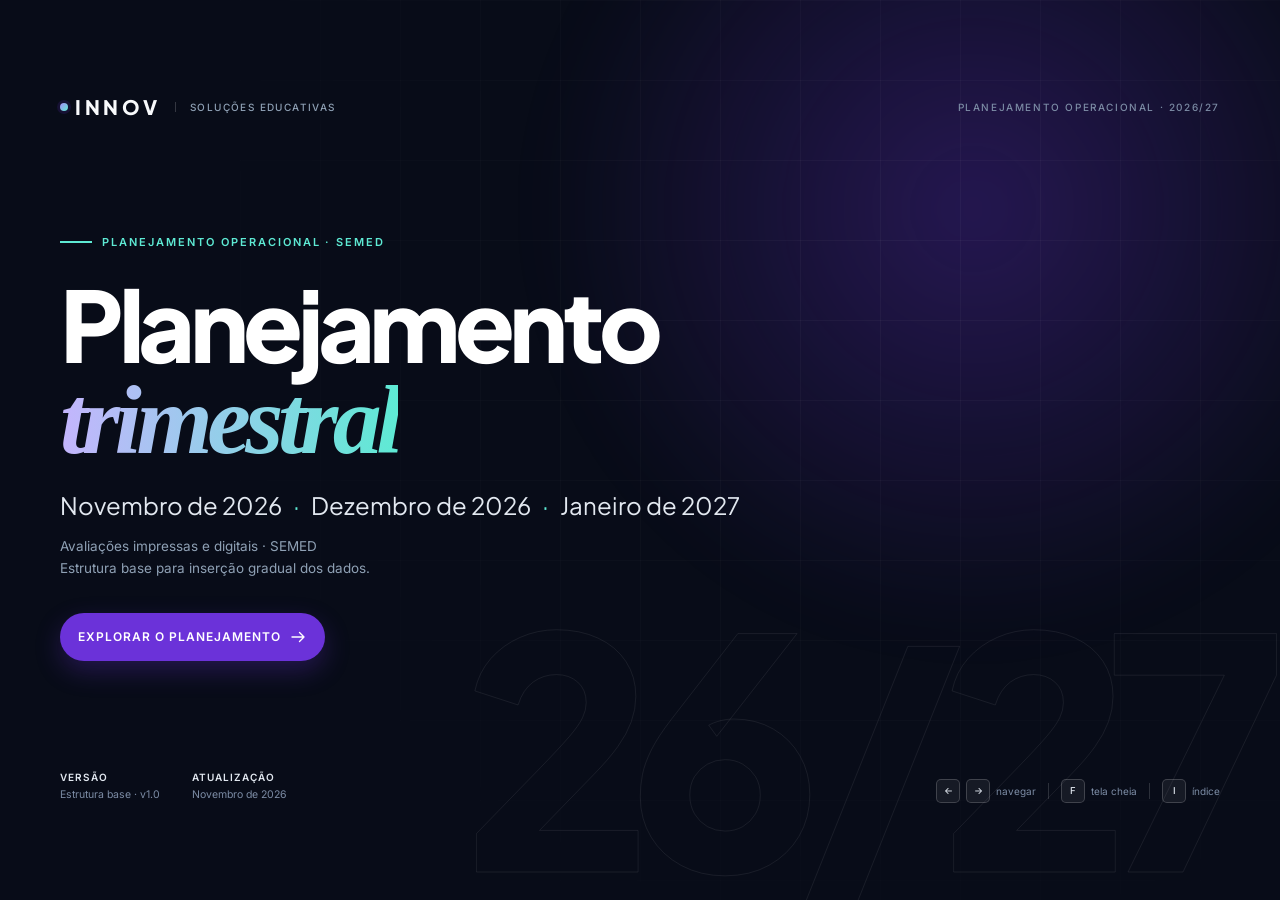
==== Apresentação/index.html @ 4c381e44 "backup" ====
<!doctype html>
<html lang="pt-BR">
<head>
  <meta charset="utf-8">
  <meta name="viewport" content="width=device-width, initial-scale=1">
  <meta name="theme-color" content="#0F172A">

  <title>Planejamento trimestral — Novembro de 2026, Dezembro de 2026, Janeiro de 2027</title>
  <meta name="description" content="Planejamento trimestral das operações de avaliações impressas e digitais da SEMED — novembro de 2026, dezembro de 2026 e janeiro de 2027.">

  <!--
    =====================================================================
    PLANEJAMENTO TRIMESTRAL · NOV 2026 — JAN 2027
    Estrutura base para inserção gradual dos dados.
    =====================================================================

    COMO EDITAR
    - Cada <section> dentro de <article id="webslides"> é um slide.
    - O índice usa os atributos data-title e data-section de cada section.
    - Campos pendentes usam class="fill" e, quando útil, data-field="...".
    - Procure por "A PREENCHER", "A DEFINIR" e "—" para localizar lacunas.
    - As datas de semana são uma proposta; valide com o calendário da SEMED.

    ATALHOS
    ← → navegar · F tela cheia · I índice · P imprimir · Esc fechar índice

    BASE
    - WebSlides 1.5.0 (assets/css/webslides.css e assets/js/webslides.js)
    - Tokens visuais inspirados no design system do InnovStock
    =====================================================================
  -->

  <link rel="icon" type="image/svg+xml" href="assets/img/favicon.svg">

  <link rel="preconnect" href="https://fonts.googleapis.com">
  <link rel="preconnect" href="https://fonts.gstatic.com" crossorigin>
  <link href="https://fonts.googleapis.com/css2?family=Inter:wght@400;500;600;700&family=Plus+Jakarta+Sans:wght@400;500;600;700;800&display=swap" rel="stylesheet">

  <link rel="stylesheet" href="assets/css/webslides.css">
  <link rel="stylesheet" href="assets/css/deck.css">
</head>
<body class="is-cover">

  <!-- ================================================================
       SPRITE DE ÍCONES
       ================================================================ -->
  <svg class="svg-sprite" aria-hidden="true" focusable="false">
    <symbol id="i-arrow" viewBox="0 0 24 24"><path d="M4 12h16M14 6l6 6-6 6"/></symbol>
    <symbol id="i-chevron-left" viewBox="0 0 24 24"><path d="m15 18-6-6 6-6"/></symbol>
    <symbol id="i-chevron-right" viewBox="0 0 24 24"><path d="m9 18 6-6-6-6"/></symbol>
    <symbol id="i-grid" viewBox="0 0 24 24"><rect x="3" y="3" width="7" height="7" rx="1.5"/><rect x="14" y="3" width="7" height="7" rx="1.5"/><rect x="3" y="14" width="7" height="7" rx="1.5"/><rect x="14" y="14" width="7" height="7" rx="1.5"/></symbol>
    <symbol id="i-expand" viewBox="0 0 24 24"><path d="M8 3H3v5M16 3h5v5M8 21H3v-5M21 16v5h-5"/></symbol>
    <symbol id="i-calendar" viewBox="0 0 24 24"><rect x="3" y="5" width="18" height="16" rx="2"/><path d="M16 3v4M8 3v4M3 11h18"/></symbol>
    <symbol id="i-target" viewBox="0 0 24 24"><circle cx="12" cy="12" r="9"/><circle cx="12" cy="12" r="5"/><circle cx="12" cy="12" r="1.5" fill="currentColor" stroke="none"/></symbol>
    <symbol id="i-chart" viewBox="0 0 24 24"><path d="M4 20V11M10 20V4M16 20v-6M22 20H2"/></symbol>
    <symbol id="i-check" viewBox="0 0 24 24"><circle cx="12" cy="12" r="9"/><path d="m8 12 2.5 2.5L16 9"/></symbol>
    <symbol id="i-alert" viewBox="0 0 24 24"><path d="M12 3 2.5 20h19L12 3Z"/><path d="M12 9v5M12 17h.01"/></symbol>
    <symbol id="i-users" viewBox="0 0 24 24"><circle cx="9" cy="8" r="3"/><path d="M3 20c0-3.3 2.7-6 6-6s6 2.7 6 6"/><path d="M16 5.5a3 3 0 0 1 0 5.8M18 20c0-2.6-1.2-4.9-3-6.3"/></symbol>
    <symbol id="i-truck" viewBox="0 0 24 24"><path d="M3 6h11v10H3z"/><path d="M14 9h4l3 3v4h-7"/><circle cx="7" cy="18" r="2"/><circle cx="18" cy="18" r="2"/></symbol>
    <symbol id="i-tablet" viewBox="0 0 24 24"><rect x="5" y="3" width="14" height="18" rx="2"/><path d="M12 18h.01"/></symbol>
    <symbol id="i-printer" viewBox="0 0 24 24"><path d="M6 9V3h12v6"/><rect x="3" y="9" width="18" height="8" rx="2"/><path d="M6 17h12v4H6z"/></symbol>
    <symbol id="i-shield" viewBox="0 0 24 24"><path d="M12 3 4 6v6c0 5 3.5 8 8 9 4.5-1 8-4 8-9V6l-8-3Z"/><path d="m9 12 2 2 4-4"/></symbol>
    <symbol id="i-flag" viewBox="0 0 24 24"><path d="M5 21V4M5 4h11l-1.5 3L16 10H5"/></symbol>
    <symbol id="i-clock" viewBox="0 0 24 24"><circle cx="12" cy="12" r="9"/><path d="M12 7v5l3 2"/></symbol>
    <symbol id="i-layers" viewBox="0 0 24 24"><path d="m12 3 9 5-9 5-9-5 9-5Z"/><path d="m3 13 9 5 9-5"/><path d="m3 17 9 5 9-5"/></symbol>
    <symbol id="i-map" viewBox="0 0 24 24"><path d="M12 21s7-5.5 7-11a7 7 0 1 0-14 0c0 5.5 7 11 7 11Z"/><circle cx="12" cy="10" r="2.5"/></symbol>
    <symbol id="i-clipboard" viewBox="0 0 24 24"><rect x="5" y="4" width="14" height="17" rx="2"/><path d="M9 4V2h6v2M9 9h6M9 13h6M9 17h4"/></symbol>
    <symbol id="i-refresh" viewBox="0 0 24 24"><path d="M21 12a9 9 0 1 1-3-6.7"/><path d="M21 4v5h-5"/></symbol>
    <symbol id="i-wifi" viewBox="0 0 24 24"><path d="M2 8.5a16 16 0 0 1 20 0M5 12a11 11 0 0 1 14 0M8.5 15.5a6 6 0 0 1 7 0"/><circle cx="12" cy="19" r="1" fill="currentColor" stroke="none"/></symbol>
    <symbol id="i-package" viewBox="0 0 24 24"><path d="m12 3 9 5v8l-9 5-9-5V8l9-5Z"/><path d="m3 8 9 5 9-5M12 13v8"/></symbol>
    <symbol id="i-school" viewBox="0 0 24 24"><path d="M3 21h18M5 21V8l7-4 7 4v13M9 21v-5h6v5M9 11h.01M15 11h.01"/></symbol>
    <symbol id="i-file" viewBox="0 0 24 24"><path d="M6 3h8l4 4v14H6z"/><path d="M14 3v5h5M9 12h6M9 16h6"/></symbol>
    <symbol id="i-battery" viewBox="0 0 24 24"><rect x="3" y="7" width="16" height="10" rx="2"/><path d="M21 10v4"/><path d="M6 10h6v4H6z" fill="currentColor" stroke="none"/></symbol>
    <symbol id="i-radio" viewBox="0 0 24 24"><circle cx="12" cy="12" r="2"/><path d="M7.5 7.5a6.4 6.4 0 0 0 0 9M16.5 7.5a6.4 6.4 0 0 1 0 9M4.5 4.5a10.6 10.6 0 0 0 0 15M19.5 4.5a10.6 10.6 0 0 1 0 15"/></symbol>
    <symbol id="i-briefcase" viewBox="0 0 24 24"><rect x="3" y="7" width="18" height="13" rx="2"/><path d="M9 7V5a2 2 0 0 1 2-2h2a2 2 0 0 1 2 2v2M3 12h18"/></symbol>
  </svg>

  <!-- ================================================================
       CHROME FIXO · CABEÇALHO / RODAPÉ / PROGRESSO
       ================================================================ -->
  <div class="deck-header" aria-hidden="true">
    <div class="deck-brand">
      <span class="deck-brand-mark"><span class="brand-dot"></span>INNOV</span>
      <span class="deck-brand-sep"></span>
      <span class="deck-brand-text">Planejamento trimestral</span>
    </div>
    <span class="deck-period">Nov 2026 — Jan 2027</span>
  </div>

  <main role="main">
    <article id="webslides">

      <!-- ============================================================
           SLIDE 01 · CAPA
           Editar: marca, período, versão e texto de apoio.
           ============================================================ -->
      <section class="slide slide--cover slide--dark" data-theme="dark" data-title="Capa" data-section="Abertura">
        <span class="cover-glow" aria-hidden="true"></span>
        <span class="cover-grid" aria-hidden="true"></span>
        <span class="cover-watermark" aria-hidden="true">26/27</span>

        <div class="wrap cover-wrap">
          <div class="cover-top">
            <div class="cover-brand">
              <span class="cover-brand-mark"><span class="brand-dot"></span>INNOV</span>
              <span class="cover-brand-sub">Soluções Educativas</span>
            </div>
            <span class="cover-year">Planejamento operacional · 2026/27</span>
          </div>

          <div class="cover-main">
            <p class="cover-eyebrow">Planejamento operacional · SEMED</p>
            <h1>Planejamento<br><span class="grad-text">trimestral</span></h1>
            <p class="cover-period">
              Novembro de 2026 <span class="sep">·</span> Dezembro de 2026 <span class="sep">·</span> Janeiro de 2027
            </p>
            <p class="cover-desc">
              Avaliações impressas e digitais · SEMED<br>
              Estrutura base para inserção gradual dos dados.
            </p>
            <button class="btn btn--brand cover-cta" type="button" onclick="window.ws && window.ws.goNext()">
              Explorar o planejamento
              <svg class="icon" aria-hidden="true"><use href="#i-arrow"></use></svg>
            </button>
          </div>

          <div class="cover-bottom">
            <div class="cover-meta">
              <div><strong>Versão</strong>Estrutura base · v1.0</div>
              <div><strong>Atualização</strong>Novembro de 2026</div>
            </div>
            <div class="cover-hint">
              <kbd>←</kbd><kbd>→</kbd> navegar
              <span class="hint-sep"></span>
              <kbd>F</kbd> tela cheia
              <span class="hint-sep"></span>
              <kbd>I</kbd> índice
            </div>
          </div>
        </div>
      </section>

      <!-- ============================================================
           SLIDE 02 · SUMÁRIO EXECUTIVO
           Editar: mensagem central, 3 prioridades e agenda.
           ============================================================ -->
      <section class="slide slide--paper" data-title="Sumário executivo" data-section="Visão geral">
        <div class="wrap">
          <div class="slide-head">
            <p class="kicker">02 · Sumário executivo</p>
            <h2>Um trimestre para <span class="hl">consolidar</span>, <span class="hl">escalar</span> e <span class="hl">fechar</span> com previsibilidade.</h2>
            <p class="lead">Novembro a janeiro concentra a continuidade do ciclo de avaliações da SEMED. O plano organiza as frentes impressa e digital, protege os prazos críticos e garante dados completos ao final de cada aplicação.</p>
          </div>

          <div class="cols-3">
            <article class="card priority">
              <div class="priority-top">
                <span class="icon-box icon-box--brand"><svg class="icon" aria-hidden="true"><use href="#i-layers"></use></svg></span>
                <span class="priority-num">01</span>
              </div>
              <h3>Consolidar</h3>
              <p>Executar a operação impressa com triagem, produção e lacração dentro do prazo.</p>
              <ul class="mini-list">
                <li>15 dias úteis de antecedência</li>
                <li>Conferência nominal por turma</li>
                <li>2 atas por escola</li>
              </ul>
            </article>

            <article class="card priority">
              <div class="priority-top">
                <span class="icon-box icon-box--teal"><svg class="icon" aria-hidden="true"><use href="#i-tablet"></use></svg></span>
                <span class="priority-num">02</span>
              </div>
              <h3>Escalar</h3>
              <p>Ampliar a operação digital com provisionamento seguro e suporte de campo.</p>
              <ul class="mini-list">
                <li>10 dias úteis para configuração</li>
                <li>Bateria e login auditados</li>
                <li>Starlink como contingência</li>
              </ul>
            </article>

            <article class="card priority">
              <div class="priority-top">
                <span class="icon-box icon-box--amber"><svg class="icon" aria-hidden="true"><use href="#i-chart"></use></svg></span>
                <span class="priority-num">03</span>
              </div>
              <h3>Fechar</h3>
              <p>Consolidar resultados, sincronização e prestação de contas do trimestre.</p>
              <ul class="mini-list">
                <li>Sincronização no dia</li>
                <li>Relatório semanal</li>
                <li>Inventário de fechamento</li>
              </ul>
            </article>
          </div>

          <div class="agenda-strip">
            <span class="agenda-label">Nesta apresentação</span>
            <div class="agenda-items">
              <span>Contexto</span><span>Diagnóstico</span><span>Metas</span><span>Calendário</span><span>Operação</span><span>Governança</span>
            </div>
          </div>
        </div>
      </section>

      <!-- ============================================================
           SLIDE 03 · CONTEXTO E OBJETIVOS
           Editar: escopo, responsabilidades e objetivos.
           ============================================================ -->
      <section class="slide slide--white" data-title="Contexto e objetivos" data-section="Visão geral">
        <div class="wrap">
          <div class="slide-head">
            <p class="kicker">03 · Contexto</p>
            <h2>O que está sob nossa responsabilidade no trimestre.</h2>
            <p class="lead">O planejamento cobre a operação de avaliações impressas e digitais da SEMED, da demanda inicial à devolutiva de resultados.</p>
          </div>

          <div class="split">
            <div>
              <div class="statement">Garantir que cada avaliação chegue à escola certa, na turma certa, no prazo combinado — com dados completos e rastreáveis.</div>

              <div class="context-grid">
                <div class="context-item">
                  <span class="context-icon"><svg class="icon" aria-hidden="true"><use href="#i-school"></use></svg></span>
                  <div><strong>Escolas</strong><span>Unidades e turmas da rede SEMED.</span></div>
                </div>
                <div class="context-item">
                  <span class="context-icon"><svg class="icon" aria-hidden="true"><use href="#i-clipboard"></use></svg></span>
                  <div><strong>Avaliações</strong><span>Modelos impresso e digital.</span></div>
                </div>
                <div class="context-item">
                  <span class="context-icon"><svg class="icon" aria-hidden="true"><use href="#i-clock"></use></svg></span>
                  <div><strong>Prazos</strong><span>Janelas por ciclo e por escola.</span></div>
                </div>
              </div>
            </div>

            <div class="card objectives">
              <p class="card-label">Objetivos do trimestre</p>
              <ul class="check-list">
                <li>
                  <span class="check-icon"><svg class="icon" aria-hidden="true"><use href="#i-check"></use></svg></span>
                  <div><strong>Previsibilidade operacional</strong><span>Cumprir janelas e prazos em cada modelo de aplicação.</span></div>
                </li>
                <li>
                  <span class="check-icon"><svg class="icon" aria-hidden="true"><use href="#i-check"></use></svg></span>
                  <div><strong>Qualidade de aplicação</strong><span>Checklist e auditoria em todas as etapas críticas.</span></div>
                </li>
                <li>
                  <span class="check-icon"><svg class="icon" aria-hidden="true"><use href="#i-check"></use></svg></span>
                  <div><strong>Dados completos</strong><span>Sincronização e conferência de presença no mesmo dia.</span></div>
                </li>
                <li>
                  <span class="check-icon"><svg class="icon" aria-hidden="true"><use href="#i-check"></use></svg></span>
                  <div><strong>Prestação de contas</strong><span>Relatórios, atas e inventário ao final de cada ciclo.</span></div>
                </li>
              </ul>
            </div>
          </div>
        </div>
      </section>

      <!-- ============================================================
           SLIDE 04 · BALANÇO DO TRIMESTRE ANTERIOR
           PREENCHER: métricas e leitura qualitativa.
           ============================================================ -->
      <section class="slide slide--paper" data-title="Balanço do trimestre anterior" data-section="Diagnóstico">
        <div class="wrap">
          <div class="slide-head">
            <div class="head-row">
              <div>
                <p class="kicker">04 · Diagnóstico</p>
                <h2>O ponto de partida do trimestre.</h2>
              </div>
              <span class="pill pill--draft">Dados a preencher</span>
            </div>
            <p class="lead">Substitua os campos abaixo pelos resultados do trimestre anterior. A leitura deve orientar metas, capacidade e prioridades.</p>
          </div>

          <div class="cols-4">
            <article class="card metric-card">
              <span class="metric-value fill" data-field="escolas_atendidas" title="Inserir dado">—</span>
              <span class="metric-label">Escolas atendidas</span>
              <span class="metric-note">Unidades com aplicação concluída.</span>
            </article>
            <article class="card metric-card">
              <span class="metric-value fill" data-field="avaliacoes_aplicadas" title="Inserir dado">—</span>
              <span class="metric-label">Avaliações aplicadas</span>
              <span class="metric-note">Total de instrumentos no período.</span>
            </article>
            <article class="card metric-card">
              <span class="metric-value fill" data-field="alunos_atendidos" title="Inserir dado">—</span>
              <span class="metric-label">Alunos atendidos</span>
              <span class="metric-note">Presença registrada nas aplicações.</span>
            </article>
            <article class="card metric-card">
              <span class="metric-value fill" data-field="sincronizacao_prazo" title="Inserir dado">—</span>
              <span class="metric-label">Sincronização no prazo</span>
              <span class="metric-note">Percentual enviado no mesmo dia.</span>
            </article>
          </div>

          <div class="cols-2 balance-grid">
            <article class="card">
              <p class="card-label card-label--teal">O que funcionou</p>
              <ul class="check-list check-list--compact">
                <li><span class="check-icon"><svg class="icon" aria-hidden="true"><use href="#i-check"></use></svg></span><div><strong>Comunicação com as escolas</strong><span>Canais e pontos focais ativos.</span></div></li>
                <li><span class="check-icon"><svg class="icon" aria-hidden="true"><use href="#i-check"></use></svg></span><div><strong>Separação por turma</strong><span>Kits organizados e identificados.</span></div></li>
                <li><span class="check-icon"><svg class="icon" aria-hidden="true"><use href="#i-check"></use></svg></span><div><strong>Sincronização dos tablets</strong><span>Rotina de upload incorporada.</span></div></li>
              </ul>
            </article>

            <article class="card">
              <p class="card-label card-label--amber">O que precisa evoluir</p>
              <ul class="check-list check-list--compact check-list--amber">
                <li><span class="check-icon"><svg class="icon" aria-hidden="true"><use href="#i-alert"></use></svg></span><div><strong>Antecedência das demandas</strong><span>Reduzir pedidos fora da janela mínima.</span></div></li>
                <li><span class="check-icon"><svg class="icon" aria-hidden="true"><use href="#i-alert"></use></svg></span><div><strong>Conferência de insumos</strong><span>Padronizar checklist antes da lacração.</span></div></li>
                <li><span class="check-icon"><svg class="icon" aria-hidden="true"><use href="#i-alert"></use></svg></span><div><strong>Previsibilidade do transporte</strong><span>Confirmar logística com maior antecedência.</span></div></li>
              </ul>
            </article>
          </div>

          <p class="draft-note"><span class="fill">—</span> Campos com travessão serão preenchidos com os dados oficiais do trimestre.</p>
        </div>
      </section>

      <!-- ============================================================
           SLIDE 05 · METAS E INDICADORES
           Editar: metas e forma de medição.
           ============================================================ -->
      <section class="slide slide--white" data-title="Metas e indicadores" data-section="Diagnóstico">
        <div class="wrap">
          <div class="slide-head">
            <div class="head-row">
              <div>
                <p class="kicker">05 · Metas</p>
                <h2>O que vamos medir para saber se o trimestre funcionou.</h2>
              </div>
              <span class="pill pill--brand">Metas propostas</span>
            </div>
            <p class="lead">Indicadores simples, auditáveis e revisados semanalmente. As metas abaixo são uma proposta inicial para validação com a SEMED.</p>
          </div>

          <div class="cols-4">
            <article class="card kpi-card">
              <span class="kpi-value">100%</span>
              <span class="kpi-label">Avaliações no prazo</span>
              <p>Entregas dentro da janela acordada com a SEMED.</p>
            </article>
            <article class="card kpi-card">
              <span class="kpi-value">≥ 98%</span>
              <span class="kpi-label">Sincronização no dia</span>
              <p>Registros enviados e conferidos no mesmo dia da aplicação.</p>
            </article>
            <article class="card kpi-card">
              <span class="kpi-value">0</span>
              <span class="kpi-label">Ocorrências críticas abertas</span>
              <p>Falhas sem plano de ação ou responsável definido.</p>
            </article>
            <article class="card kpi-card">
              <span class="kpi-value">100%</span>
              <span class="kpi-label">Checklist completo</span>
              <p>Escolas com material, equipamentos e documentação auditados.</p>
            </article>
          </div>

          <div class="callout">
            <span class="callout-icon"><svg class="icon" aria-hidden="true"><use href="#i-target"></use></svg></span>
            <div><strong>Como medimos</strong><p>Relatório semanal + dashboard de operação + conferência de atas e inventário ao final de cada ciclo.</p></div>
          </div>
        </div>
      </section>

      <!-- ============================================================
           SLIDE 06 · CALENDÁRIO MACRO
           Editar: semanas e marcos conforme o calendário da SEMED.
           ============================================================ -->
      <section class="slide slide--paper" data-title="Calendário macro" data-section="Calendário">
        <div class="wrap">
          <div class="slide-head">
            <p class="kicker">06 · Calendário</p>
            <h2>Três meses, uma cadência operacional.</h2>
            <p class="lead">As janelas abaixo são uma proposta de trabalho. Recesso escolar, retorno das aulas e datas de aplicação devem ser confirmados com a SEMED.</p>
          </div>

          <div class="calendar">
            <article class="cal-month month-nov">
              <div class="cal-head"><span class="cal-num">11</span><div><strong>Novembro</strong><span>2026</span></div></div>
              <ul class="cal-weeks">
                <li><span class="cal-dot"></span><div><span class="cal-week">S1 · 09–13</span><strong>Kickoff e alinhamento</strong></div></li>
                <li><span class="cal-dot"></span><div><span class="cal-week">S2 · 16–20</span><strong>Diagnóstico e dimensionamento</strong></div></li>
                <li><span class="cal-dot"></span><div><span class="cal-week">S3 · 23–27</span><strong>Compras e configuração</strong></div></li>
                <li><span class="cal-dot"></span><div><span class="cal-week">S4 · 30–04</span><strong>Início do Ciclo 1</strong></div></li>
              </ul>
            </article>

            <article class="cal-month month-dec">
              <div class="cal-head"><span class="cal-num">12</span><div><strong>Dezembro</strong><span>2026</span></div></div>
              <ul class="cal-weeks">
                <li><span class="cal-dot"></span><div><span class="cal-week">S1 · 07–11</span><strong>Aplicações do Ciclo 1</strong></div></li>
                <li><span class="cal-dot"></span><div><span class="cal-week">S2 · 14–18</span><strong>Aplicações e sincronização</strong></div></li>
                <li><span class="cal-dot"></span><div><span class="cal-week">S3 · 21–25</span><strong>Fechamento e recesso</strong></div></li>
                <li><span class="cal-dot"></span><div><span class="cal-week">S4 · 28–01</span><strong>Plantão e planejamento do retorno</strong></div></li>
              </ul>
            </article>

            <article class="cal-month month-jan">
              <div class="cal-head"><span class="cal-num">01</span><div><strong>Janeiro</strong><span>2027</span></div></div>
              <ul class="cal-weeks">
                <li><span class="cal-dot"></span><div><span class="cal-week">S1 · 04–08</span><strong>Retorno e alinhamento</strong></div></li>
                <li><span class="cal-dot"></span><div><span class="cal-week">S2 · 11–15</span><strong>Ciclo 2</strong></div></li>
                <li><span class="cal-dot"></span><div><span class="cal-week">S3 · 18–22</span><strong>Resultados e devolutivas</strong></div></li>
                <li><span class="cal-dot"></span><div><span class="cal-week">S4 · 25–29</span><strong>Prestação de contas e próximo trimestre</strong></div></li>
              </ul>
            </article>
          </div>

          <div class="calendar-foot">
            <svg class="icon" aria-hidden="true"><use href="#i-alert"></use></svg>
            <span>Premissas: recesso escolar em dezembro; retorno em janeiro; janelas sujeitas ao calendário da SEMED.</span>
          </div>
        </div>
      </section>

      <!-- ============================================================
           SLIDE 07 · NOVEMBRO 2026
           Editar: foco, entregas e marco do mês.
           ============================================================ -->
      <section class="slide slide--white month-nov" data-title="Novembro 2026" data-section="Calendário">
        <div class="wrap">
          <div class="month-layout" data-month="11">
            <div class="month-focus">
              <p class="kicker">07 · Novembro de 2026</p>
              <h2>Planejar, alinhar e iniciar o ciclo.</h2>
              <p class="lead">O mês abre o trimestre: valida o escopo com a SEMED, dimensiona a demanda e prepara as duas frentes de operação.</p>
              <div class="month-tags">
                <span class="pill pill--brand">Kickoff</span>
                <span class="pill pill--gray">Dimensionamento</span>
                <span class="pill pill--teal">Ciclo 1</span>
              </div>
              <div class="month-marker">
                <span class="month-marker-icon"><svg class="icon" aria-hidden="true"><use href="#i-flag"></use></svg></span>
                <div><strong>Marco do mês</strong><p>Calendário validado e Ciclo 1 iniciado até a última semana de novembro.</p></div>
              </div>
            </div>

            <div class="card month-deliverables">
              <p class="card-label">Entregas-chave</p>
              <ul class="deliverable-list">
                <li><span class="week">S1</span><div><strong>Kickoff com a SEMED</strong><p>Escopo, prioridades e pontos focais.</p></div></li>
                <li><span class="week">S2</span><div><strong>Diagnóstico e dimensionamento</strong><p>Volume por escola, turma e modelo.</p></div></li>
                <li><span class="week">S3</span><div><strong>Compras e insumos</strong><p>Solicitação alinhada à capacidade gráfica.</p></div></li>
                <li><span class="week">S4</span><div><strong>Configuração inicial</strong><p>Tablets, pacote digital e checklists.</p></div></li>
                <li><span class="week">S4</span><div><strong>Início do Ciclo 1</strong><p>Primeiras aplicações e sincronização.</p></div></li>
              </ul>
            </div>
          </div>
        </div>
      </section>

      <!-- ============================================================
           SLIDE 08 · DEZEMBRO 2026
           Editar: foco, entregas e marco do mês.
           ============================================================ -->
      <section class="slide slide--white month-dec" data-title="Dezembro 2026" data-section="Calendário">
        <div class="wrap">
          <div class="month-layout" data-month="12">
            <div class="month-focus">
              <p class="kicker">08 · Dezembro de 2026</p>
              <h2>Executar com qualidade e fechar o ano.</h2>
              <p class="lead">O foco é concluir as aplicações do Ciclo 1, sincronizar os dados e deixar a operação pronta para o retorno de janeiro.</p>
              <div class="month-tags">
                <span class="pill pill--amber">Aplicações</span>
                <span class="pill pill--brand">Sincronização</span>
                <span class="pill pill--gray">Fechamento</span>
              </div>
              <div class="month-marker">
                <span class="month-marker-icon"><svg class="icon" aria-hidden="true"><use href="#i-flag"></use></svg></span>
                <div><strong>Marco do mês</strong><p>Até o recesso: aplicações concluídas, dados sincronizados e equipamentos inventariados.</p></div>
              </div>
              <div class="callout callout--amber callout--compact">
                <span class="callout-icon"><svg class="icon" aria-hidden="true"><use href="#i-alert"></use></svg></span>
                <div><strong>Atenção ao recesso</strong><p>Evitar aplicações na última semana sem plano de contingência e equipe de plantão.</p></div>
              </div>
            </div>

            <div class="card month-deliverables">
              <p class="card-label">Entregas-chave</p>
              <ul class="deliverable-list">
                <li><span class="week">S1</span><div><strong>Aplicações do Ciclo 1</strong><p>Impresso e digital, por escola e turma.</p></div></li>
                <li><span class="week">S2</span><div><strong>Sincronização e atas</strong><p>Conferência de presença e registros.</p></div></li>
                <li><span class="week">S3</span><div><strong>Fechamento operacional</strong><p>Inventário, devolução e conferência final.</p></div></li>
                <li><span class="week">S3</span><div><strong>Recesso escolar</strong><p>Plantão de suporte e resposta a pendências.</p></div></li>
                <li><span class="week">S4</span><div><strong>Planejamento do retorno</strong><p>Calendário e prioridades de janeiro.</p></div></li>
              </ul>
            </div>
          </div>
        </div>
      </section>

      <!-- ============================================================
           SLIDE 09 · JANEIRO 2027
           Editar: foco, entregas e marco do mês.
           ============================================================ -->
      <section class="slide slide--white month-jan" data-title="Janeiro 2027" data-section="Calendário">
        <div class="wrap">
          <div class="month-layout" data-month="01">
            <div class="month-focus">
              <p class="kicker">09 · Janeiro de 2027</p>
              <h2>Retomar, consolidar e projetar o próximo ciclo.</h2>
              <p class="lead">O retorno das aulas abre espaço para o Ciclo 2, a consolidação dos resultados e a prestação de contas do trimestre.</p>
              <div class="month-tags">
                <span class="pill pill--blue">Retorno</span>
                <span class="pill pill--brand">Ciclo 2</span>
                <span class="pill pill--teal">Resultados</span>
              </div>
              <div class="month-marker">
                <span class="month-marker-icon"><svg class="icon" aria-hidden="true"><use href="#i-flag"></use></svg></span>
                <div><strong>Marco do mês</strong><p>Fevereiro começa com dados consolidados e o próximo trimestre desenhado.</p></div>
              </div>
            </div>

            <div class="card month-deliverables">
              <p class="card-label">Entregas-chave</p>
              <ul class="deliverable-list">
                <li><span class="week">S1</span><div><strong>Retorno e alinhamento</strong><p>Escolas, equipes e calendário de aplicações.</p></div></li>
                <li><span class="week">S2</span><div><strong>Ciclo 2</strong><p>Aplicações, suporte e sincronização.</p></div></li>
                <li><span class="week">S3</span><div><strong>Resultados e devolutivas</strong><p>Consolidação e leitura pedagógica.</p></div></li>
                <li><span class="week">S4</span><div><strong>Prestação de contas</strong><p>Relatório do trimestre e atas finais.</p></div></li>
                <li><span class="week">S4</span><div><strong>Próximo trimestre</strong><p>Prioridades, capacidade e riscos.</p></div></li>
              </ul>
            </div>
          </div>
        </div>
      </section>

      <!-- ============================================================
           SLIDE 10 · PORTFÓLIO DE AVALIAÇÕES
           Editar: nomes, públicos, janelas e status.
           ============================================================ -->
      <section class="slide slide--paper" data-title="Portfólio de avaliações" data-section="Operação">
        <div class="wrap">
          <div class="slide-head">
            <div class="head-row">
              <div>
                <p class="kicker">10 · Portfólio</p>
                <h2>O que será aplicado no trimestre.</h2>
              </div>
              <span class="pill pill--draft">A validar com a SEMED</span>
            </div>
            <p class="lead">Visão consolidada das avaliações previstas. Ajuste nomes, públicos e janelas conforme o calendário pedagógico.</p>
          </div>

          <p class="table-hint">
            <svg class="icon" aria-hidden="true"><use href="#i-arrow"></use></svg>
            Deslize a tabela para ver todas as colunas.
          </p>

          <div class="table-wrap">
            <table class="deck-table">
              <thead>
                <tr><th>Avaliação</th><th>Modelo</th><th>Público</th><th>Janela</th><th>Status</th></tr>
              </thead>
              <tbody>
                <tr>
                  <td><span class="name">Diagnóstica</span><span class="sub">Leitura, escrita e matemática</span></td>
                  <td><span class="pill pill--gray">Impresso + digital</span></td>
                  <td>Fundamental I e II</td>
                  <td>Nov · S3–S4</td>
                  <td><span class="pill pill--brand">Planejada</span></td>
                </tr>
                <tr>
                  <td><span class="name">Formativa 1</span><span class="sub">Acompanhamento de aprendizagem</span></td>
                  <td><span class="pill pill--teal">Digital</span></td>
                  <td>Fundamental II</td>
                  <td>Dez · S1–S2</td>
                  <td><span class="pill pill--amber">Em configuração</span></td>
                </tr>
                <tr>
                  <td><span class="name">Formativa 2</span><span class="sub">Leitura e produção textual</span></td>
                  <td><span class="pill pill--gray">Impresso</span></td>
                  <td>Fundamental I</td>
                  <td>Dez · S2–S3</td>
                  <td><span class="pill pill--gray">A validar</span></td>
                </tr>
                <tr>
                  <td><span class="name">Simulado</span><span class="sub">Preparação para avaliação final</span></td>
                  <td><span class="pill pill--teal">Digital</span></td>
                  <td>Fundamental II</td>
                  <td>Jan · S2</td>
                  <td><span class="pill pill--brand">Planejada</span></td>
                </tr>
                <tr>
                  <td><span class="name">Avaliação final</span><span class="sub">Fechamento do ciclo</span></td>
                  <td><span class="pill pill--gray">Impresso + digital</span></td>
                  <td>Todas as turmas</td>
                  <td>Jan · S3–S4</td>
                  <td><span class="pill pill--gray">A validar</span></td>
                </tr>
              </tbody>
            </table>
          </div>

          <div class="portfolio-foot">
            <div class="portfolio-stat"><strong>5</strong><span>avaliações previstas</span></div>
            <div class="portfolio-stat"><strong>2</strong><span>modelos de aplicação</span></div>
            <div class="portfolio-stat"><strong>3</strong><span>janelas mensais</span></div>
            <p class="portfolio-note">O portfólio final será consolidado após a validação da SEMED.</p>
          </div>
        </div>
      </section>

      <!-- ============================================================
           SLIDE 11 · OPERAÇÃO IMPRESSA
           Editar: fluxo, prazos e regras críticas.
           ============================================================ -->
      <section class="slide slide--white" data-title="Operação impressa" data-section="Operação">
        <div class="wrap">
          <div class="slide-head">
            <p class="kicker">11 · Operação impressa</p>
            <h2>Do pedido à escola, sem perder o controle do lote.</h2>
            <p class="lead">Fluxo baseado no POP INNOV: triagem, produção, separação, lacração e distribuição com conferência nominal.</p>
          </div>

          <div class="flow">
            <article class="flow-step"><h3>Demanda e triagem</h3><p>Validar localidade, volume, prazos e documentação.</p></article>
            <article class="flow-step"><h3>Produção gráfica</h3><p>Ordem de serviço e controle de capacidade.</p></article>
            <article class="flow-step"><h3>Separação e kits</h3><p>Blocos de 10 + 3 cópias de contingência por turma.</p></article>
            <article class="flow-step"><h3>Lacração</h3><p>2 atas por escola + etiqueta consolidadora.</p></article>
            <article class="flow-step"><h3>Distribuição</h3><p>Checklist final e entrega por unidade escolar.</p></article>
          </div>

          <div class="rule-strip">
            <div class="rule"><svg class="icon" aria-hidden="true"><use href="#i-clock"></use></svg><div><strong>15 dias úteis</strong><span>Antecedência mínima da demanda.</span></div></div>
            <div class="rule"><svg class="icon" aria-hidden="true"><use href="#i-printer"></use></svg><div><strong>5.000 folhas / 2 dias</strong><span>Capacidade de produção e organização.</span></div></div>
            <div class="rule"><svg class="icon" aria-hidden="true"><use href="#i-package"></use></svg><div><strong>3 cópias por turma</strong><span>Margem de contingência obrigatória.</span></div></div>
            <div class="rule"><svg class="icon" aria-hidden="true"><use href="#i-file"></use></svg><div><strong>2 atas por escola</strong><span>Documentação de aplicação.</span></div></div>
          </div>

          <div class="callout callout--amber">
            <span class="callout-icon"><svg class="icon" aria-hidden="true"><use href="#i-alert"></use></svg></span>
            <div><strong>Ponto de atenção</strong><p>Conferência nominal escola/turma antes da lacração. Divergência de lista de presença deve ser resolvida antes do fechamento do pacote.</p></div>
          </div>
        </div>
      </section>

      <!-- ============================================================
           SLIDE 12 · OPERAÇÃO DIGITAL
           Editar: fluxo, prazos e regras críticas.
           ============================================================ -->
      <section class="slide slide--paper" data-title="Operação digital" data-section="Operação">
        <div class="wrap">
          <div class="slide-head">
            <p class="kicker">12 · Operação digital</p>
            <h2>Do pacote digital à sincronização, com rastreabilidade.</h2>
            <p class="lead">Fluxo de provisionamento, auditoria e aplicação em tablets, com conferência de presença e reporte imediato no grupo oficial.</p>
          </div>

          <div class="flow">
            <article class="flow-step"><h3>Pacote digital</h3><p>Listas, credenciais e integridade dos arquivos.</p></article>
            <article class="flow-step"><h3>Provisionamento</h3><p>Carga inicial e configuração por cidade.</p></article>
            <article class="flow-step"><h3>Auditoria</h3><p>Login, avaliação instalada e bateria 100%.</p></article>
            <article class="flow-step"><h3>Aplicação</h3><p>Login prévio, custódia e suporte contínuo.</p></article>
            <article class="flow-step"><h3>Sincronização</h3><p>Upload, conferência e reporte no grupo.</p></article>
          </div>

          <div class="rule-strip">
            <div class="rule"><svg class="icon" aria-hidden="true"><use href="#i-clock"></use></svg><div><strong>10 dias úteis</strong><span>Antecedência mínima para configuração.</span></div></div>
            <div class="rule"><svg class="icon" aria-hidden="true"><use href="#i-battery"></use></svg><div><strong>Bateria 100%</strong><span>Carga final antes da saída.</span></div></div>
            <div class="rule"><svg class="icon" aria-hidden="true"><use href="#i-users"></use></svg><div><strong>Ronda 30/60 min</strong><span>Acompanhamento em sala.</span></div></div>
            <div class="rule"><svg class="icon" aria-hidden="true"><use href="#i-wifi"></use></svg><div><strong>Starlink</strong><span>Contingência de conectividade.</span></div></div>
          </div>

          <div class="callout">
            <span class="callout-icon"><svg class="icon" aria-hidden="true"><use href="#i-shield"></use></svg></span>
            <div><strong>Responsabilidade de sincronização</strong><p>Aplicador remunerado ou técnico INNOV, conforme o modelo. Toda turma deve ser reportada com escola, turma e quantidade de avaliações subidas.</p></div>
          </div>
        </div>
      </section>

      <!-- ============================================================
           SLIDE 13 · LOGÍSTICA E SUPRIMENTOS
           Editar: itens do kit e responsáveis.
           ============================================================ -->
      <section class="slide slide--white" data-title="Logística e suprimentos" data-section="Operação">
        <div class="wrap">
          <div class="slide-head">
            <p class="kicker">13 · Logística</p>
            <h2>O kit certo, no lugar certo, na hora certa.</h2>
            <p class="lead">A logística integra material impresso, equipamentos digitais e suporte de campo. O checklist final é a última barreira antes da saída.</p>
          </div>

          <div class="cols-4">
            <article class="card logistic-card">
              <span class="icon-box icon-box--brand"><svg class="icon" aria-hidden="true"><use href="#i-package"></use></svg></span>
              <h3>Materiais</h3>
              <ul class="mini-list">
                <li>Provas e listas de presença</li>
                <li>Folhas de rascunho</li>
                <li>Atas e formulários</li>
              </ul>
            </article>
            <article class="card logistic-card">
              <span class="icon-box icon-box--teal"><svg class="icon" aria-hidden="true"><use href="#i-tablet"></use></svg></span>
              <h3>Equipamentos</h3>
              <ul class="mini-list">
                <li>Tablets e carregadores</li>
                <li>Extensões elétricas</li>
                <li>Caixas organizadoras</li>
              </ul>
            </article>
            <article class="card logistic-card">
              <span class="icon-box icon-box--amber"><svg class="icon" aria-hidden="true"><use href="#i-briefcase"></use></svg></span>
              <h3>Campo</h3>
              <ul class="mini-list">
                <li>Crachás e rádios</li>
                <li>Bolsas de transporte</li>
                <li>Antena Starlink</li>
              </ul>
            </article>
            <article class="card logistic-card">
              <span class="icon-box icon-box--coral"><svg class="icon" aria-hidden="true"><use href="#i-shield"></use></svg></span>
              <h3>Contingência</h3>
              <ul class="mini-list">
                <li>Reserva técnica de tablets</li>
                <li>Cópias extras de provas</li>
                <li>Plano de conectividade</li>
              </ul>
            </article>
          </div>

          <div class="kit-strip">
            <span class="kit-label">Kit padrão de campo</span>
            <div class="kit-items">
              <span>Crachás</span><span>Rádios</span><span>Caixas organizadoras</span><span>Bolsas de transporte</span><span>Carregadores múltiplos</span><span>Extensões elétricas</span>
            </div>
          </div>
        </div>
      </section>

      <!-- ============================================================
           SLIDE 14 · PESSOAS E RESPONSABILIDADES
           Editar: matriz RACI e pontos focais.
           ============================================================ -->
      <section class="slide slide--paper" data-title="Pessoas e responsabilidades" data-section="Governança">
        <div class="wrap">
          <div class="slide-head">
            <p class="kicker">14 · Pessoas</p>
            <h2>Quem faz o quê em cada etapa.</h2>
            <p class="lead">Matriz RACI proposta para alinhar responsabilidades entre coordenação, técnicos INNOV, aplicadores e SEMED.</p>
          </div>

          <p class="table-hint">
            <svg class="icon" aria-hidden="true"><use href="#i-arrow"></use></svg>
            Deslize a tabela para ver todas as colunas.
          </p>

          <div class="table-wrap">
            <table class="deck-table raci-table">
              <thead>
                <tr><th>Etapa</th><th>Coordenação</th><th>Técnico INNOV</th><th>Aplicador</th><th>SEMED / Escola</th></tr>
              </thead>
              <tbody>
                <tr><td class="name">Planejamento do trimestre</td><td><span class="raci-letter raci-a">A</span></td><td><span class="raci-letter raci-r">R</span></td><td><span class="raci-letter raci-i">I</span></td><td><span class="raci-letter raci-c">C</span></td></tr>
                <tr><td class="name">Configuração e provisionamento</td><td><span class="raci-letter raci-a">A</span></td><td><span class="raci-letter raci-r">R</span></td><td><span class="raci-letter raci-i">I</span></td><td><span class="raci-letter raci-i">I</span></td></tr>
                <tr><td class="name">Aplicação</td><td><span class="raci-letter raci-a">A</span></td><td><span class="raci-letter raci-c">C</span></td><td><span class="raci-letter raci-r">R</span></td><td><span class="raci-letter raci-i">I</span></td></tr>
                <tr><td class="name">Sincronização</td><td><span class="raci-letter raci-a">A</span></td><td><span class="raci-letter raci-r">R</span></td><td><span class="raci-letter raci-r">R</span></td><td><span class="raci-letter raci-i">I</span></td></tr>
                <tr><td class="name">Prestação de contas</td><td><span class="raci-letter raci-a">A</span></td><td><span class="raci-letter raci-r">R</span></td><td><span class="raci-letter raci-i">I</span></td><td><span class="raci-letter raci-c">C</span></td></tr>
              </tbody>
            </table>
          </div>

          <div class="raci-legend">
            <span><span class="raci-letter raci-r">R</span> Responsável pela execução</span>
            <span><span class="raci-letter raci-a">A</span> Aprova e responde</span>
            <span><span class="raci-letter raci-c">C</span> Consultado</span>
            <span><span class="raci-letter raci-i">I</span> Informado</span>
          </div>

          <div class="callout">
            <span class="callout-icon"><svg class="icon" aria-hidden="true"><use href="#i-users"></use></svg></span>
            <div><strong>Pontos focais</strong><p>A SEMED indicará os pontos focais por escola na validação do plano. A comunicação oficial ocorre no grupo do Projeto INNOV.</p></div>
          </div>
        </div>
      </section>

      <!-- ============================================================
           SLIDE 15 · RISCOS E CONTINGÊNCIAS
           Editar: riscos, severidade e ações de contingência.
           ============================================================ -->
      <section class="slide slide--white" data-title="Riscos e contingências" data-section="Governança">
        <div class="wrap">
          <div class="slide-head">
            <p class="kicker">15 · Riscos</p>
            <h2>O que pode sair do plano — e como respondemos.</h2>
            <p class="lead">Mapa de riscos revisado semanalmente. Cada risco tem um responsável e uma ação de contingência.</p>
          </div>

          <div class="risk-grid">
            <article class="card risk-card">
              <div class="risk-top"><h3>Atraso na produção gráfica</h3><span class="pill pill--red">Alto</span></div>
              <div class="risk-meta"><span>Probabilidade: média</span><span>Impacto: alto</span></div>
              <p>Volume acima da capacidade ou manutenção do maquinário.</p>
              <div class="risk-action"><strong>Contingência</strong><p>Antecipar pedido em 15 dias úteis e acompanhar a fila da gráfica.</p></div>
            </article>

            <article class="card risk-card">
              <div class="risk-top"><h3>Falha de conectividade</h3><span class="pill pill--red">Alto</span></div>
              <div class="risk-meta"><span>Probabilidade: média</span><span>Impacto: alto</span></div>
              <p>Rede instável ou indisponível na unidade escolar.</p>
              <div class="risk-action"><strong>Contingência</strong><p>Starlink, checklist de rede e plano de aplicação offline.</p></div>
            </article>

            <article class="card risk-card">
              <div class="risk-top"><h3>Equipamentos insuficientes</h3><span class="pill pill--amber">Médio</span></div>
              <div class="risk-meta"><span>Probabilidade: média</span><span>Impacto: médio</span></div>
              <p>Demanda acima da frota disponível para a janela.</p>
              <div class="risk-action"><strong>Contingência</strong><p>Reserva técnica e redimensionamento por escola.</p></div>
            </article>

            <article class="card risk-card">
              <div class="risk-top"><h3>Erro de sincronização</h3><span class="pill pill--red">Alto</span></div>
              <div class="risk-meta"><span>Probabilidade: baixa</span><span>Impacto: alto</span></div>
              <p>Divergência entre presença registrada e dados enviados.</p>
              <div class="risk-action"><strong>Contingência</strong><p>Conferência presença × registros e reporte imediato.</p></div>
            </article>
          </div>

          <div class="risk-foot">
            <span><svg class="icon" aria-hidden="true"><use href="#i-refresh"></use></svg> Revisão semanal na reunião de status.</span>
            <span><svg class="icon" aria-hidden="true"><use href="#i-shield"></use></svg> Toda ocorrência crítica exige plano de ação e responsável.</span>
          </div>
        </div>
      </section>

      <!-- ============================================================
           SLIDE 16 · GOVERNANÇA E RITUAIS
           Editar: rituais, escalonamento e canais.
           ============================================================ -->
      <section class="slide slide--paper" data-title="Governança e rituais" data-section="Governança">
        <div class="wrap">
          <div class="slide-head">
            <p class="kicker">16 · Governança</p>
            <h2>Cadência semanal para decidir e destravar.</h2>
            <p class="lead">Rituais curtos, pauta fixa e registro em ata. O objetivo é antecipar problemas, não apenas reportá-los.</p>
          </div>

          <div class="cols-3">
            <article class="card ritual-card">
              <span class="ritual-day">Segunda-feira</span>
              <h3>Reunião de status</h3>
              <span class="ritual-time">30 min</span>
              <p>Panorama das frentes, marcos da semana e bloqueios.</p>
            </article>
            <article class="card ritual-card">
              <span class="ritual-day">Quarta-feira</span>
              <h3>Checkpoint de aplicação</h3>
              <span class="ritual-time">15 min</span>
              <p>Escolas, sincronização e ocorrências em campo.</p>
            </article>
            <article class="card ritual-card">
              <span class="ritual-day">Sexta-feira</span>
              <h3>Fechamento semanal</h3>
              <span class="ritual-time">45 min</span>
              <p>Indicadores, riscos e próximos passos.</p>
            </article>
          </div>

          <div class="split governance-split">
            <div class="card">
              <p class="card-label">Escalonamento</p>
              <div class="escalation">
                <span class="escalation-step">Técnico INNOV</span>
                <span class="escalation-arrow">→</span>
                <span class="escalation-step">Coordenação</span>
                <span class="escalation-arrow">→</span>
                <span class="escalation-step">SEMED</span>
              </div>
              <p class="escalation-note">Ocorrência crítica: comunicação em até 24h. Decisão que afeta prazo: até 48h.</p>
            </div>

            <div class="card">
              <p class="card-label">Canais oficiais</p>
              <ul class="check-list check-list--compact">
                <li><span class="check-icon"><svg class="icon" aria-hidden="true"><use href="#i-check"></use></svg></span><div><strong>Grupo do Projeto INNOV</strong><span>Comunicação oficial e reporte de sincronização.</span></div></li>
                <li><span class="check-icon"><svg class="icon" aria-hidden="true"><use href="#i-check"></use></svg></span><div><strong>Relatório semanal</strong><span>Status, indicadores e riscos.</span></div></li>
                <li><span class="check-icon"><svg class="icon" aria-hidden="true"><use href="#i-check"></use></svg></span><div><strong>Dashboard de operação</strong><span>Aplicações e sincronização em tempo real.</span></div></li>
              </ul>
            </div>
          </div>

          <div class="callout callout--brand">
            <span class="callout-icon"><svg class="icon" aria-hidden="true"><use href="#i-shield"></use></svg></span>
            <div><strong>Regra de ouro</strong><p>Toda decisão que altera escopo, prazo ou custo deve ser registrada e comunicada no grupo oficial.</p></div>
          </div>
        </div>
      </section>

      <!-- ============================================================
           SLIDE 17 · PRÓXIMOS PASSOS
           Editar: decisões, prazos e chamada final.
           ============================================================ -->
      <section class="slide slide--dark slide--closing" data-title="Próximos passos" data-section="Fechamento">
        <span class="closing-glow" aria-hidden="true"></span>
        <div class="wrap">
          <div class="slide-head">
            <p class="kicker">17 · Próximos passos</p>
            <h2>O que precisamos decidir agora.</h2>
            <p class="lead">A estrutura está pronta. Para transformar o plano em execução, precisamos validar quatro pontos com a SEMED.</p>
          </div>

          <div class="cols-4 decision-grid">
            <article class="decision-card"><span class="decision-num">01</span><h3>Calendário</h3><p>Confirmar janelas, recesso e retorno das aulas.</p></article>
            <article class="decision-card"><span class="decision-num">02</span><h3>Escopo</h3><p>Validar avaliações, públicos e modelos de aplicação.</p></article>
            <article class="decision-card"><span class="decision-num">03</span><h3>Recursos</h3><p>Aprovar materiais, equipamentos e reserva técnica.</p></article>
            <article class="decision-card"><span class="decision-num">04</span><h3>Pontos focais</h3><p>Indicar responsáveis por escola e por frente.</p></article>
          </div>

          <div class="closing-timeline">
            <div class="closing-step"><span class="closing-when">Hoje</span><strong>Devolutiva da estrutura</strong><p>Ajustes e contribuições da SEMED.</p></div>
            <div class="closing-step"><span class="closing-when">Semana 1</span><strong>Validação do plano</strong><p>Calendário, escopo e recursos.</p></div>
            <div class="closing-step"><span class="closing-when">Semana 2</span><strong>Congelamento</strong><p>Versão final e início da execução.</p></div>
          </div>

          <div class="closing-foot">
            <div class="closing-brand-wrap">
              <span class="closing-brand"><span class="brand-dot"></span>INNOV</span>
              <span class="closing-brand-sub">Soluções Educativas</span>
            </div>
            <p>Obrigado. Vamos validar o trimestre?</p>
            <button class="btn btn--ghost" type="button" onclick="window.ws && window.ws.goToSlide(0)">
              Voltar ao início
              <svg class="icon" aria-hidden="true"><use href="#i-refresh"></use></svg>
            </button>
          </div>
        </div>
      </section>

    </article>
  </main>

  <!-- ================================================================
       CHROME FIXO · RODAPÉ / CONTROLES / PROGRESSO
       ================================================================ -->
  <div class="deck-footer">
    <span class="deck-footer-note">SEMED · Avaliações impressas e digitais</span>
    <div class="deck-controls">
      <button class="deck-btn" id="deck-index-btn" type="button" aria-label="Abrir índice" title="Índice (I)">
        <svg class="icon" aria-hidden="true"><use href="#i-grid"></use></svg>
      </button>
      <button class="deck-btn" id="deck-print-btn" type="button" aria-label="Imprimir apresentação" title="Imprimir (P)">
        <svg class="icon" aria-hidden="true"><use href="#i-printer"></use></svg>
      </button>
      <button class="deck-btn" id="deck-fullscreen-btn" type="button" aria-label="Alternar tela cheia" title="Tela cheia (F)">
        <svg class="icon" aria-hidden="true"><use href="#i-expand"></use></svg>
      </button>
      <span class="deck-sep" aria-hidden="true"></span>
      <button class="deck-btn deck-btn--nav" id="deck-prev" type="button" aria-label="Slide anterior" title="Anterior (←)">
        <svg class="icon" aria-hidden="true"><use href="#i-chevron-left"></use></svg>
      </button>
      <span class="deck-count" aria-live="polite"><span id="deck-current">01</span><span class="sep">/</span><span id="deck-total">17</span></span>
      <button class="deck-btn deck-btn--nav" id="deck-next" type="button" aria-label="Próximo slide" title="Próximo (→)">
        <svg class="icon" aria-hidden="true"><use href="#i-chevron-right"></use></svg>
      </button>
    </div>
  </div>

  <div class="deck-progress" aria-hidden="true"><span id="deck-progress-bar"></span></div>

  <!-- ================================================================
       ÍNDICE / ATALHOS
       ================================================================ -->
  <div class="deck-index" id="deck-index" aria-hidden="true">
    <div class="deck-index-backdrop" data-close-index></div>
    <div class="deck-index-panel" role="dialog" aria-modal="true" aria-label="Índice da apresentação">
      <div class="deck-index-head">
        <div>
          <p class="kicker">Navegação</p>
          <h3>Índice da apresentação</h3>
        </div>
        <button class="deck-index-close" type="button" data-close-index aria-label="Fechar índice">×</button>
      </div>
      <div class="deck-index-grid" id="deck-index-grid"></div>
      <div class="deck-index-foot">
        <span><kbd>←</kbd><kbd>→</kbd> navegar</span>
        <span><kbd>F</kbd> tela cheia</span>
        <span><kbd>I</kbd> índice</span>
        <span><kbd>P</kbd> imprimir</span>
        <span><kbd>Esc</kbd> fechar</span>
      </div>
    </div>
  </div>

  <script src="assets/js/webslides.js"></script>
  <script src="assets/js/deck.js"></script>
</body>
</html>
---- Apresentação/assets/css/deck.css ----
/* ==========================================================================
   PLANEJAMENTO TRIMESTRAL · NOV 2026 — JAN 2027
   Tema visual do deck (sobre WebSlides 1.5.0)
   ========================================================================== */

/* --------------------------------------------------------------------------
   1. TOKENS
   -------------------------------------------------------------------------- */
:root {
  --ink: #0F172A;
  --ink-2: #1E293B;
  --paper: #F8FAFC;
  --white: #FFFFFF;

  --brand: #6B32D9;
  --brand-dark: #5824BD;
  --brand-light: #F1EAFE;
  --brand-soft: rgba(107, 50, 217, .10);

  --teal: #0D9488;
  --teal-dark: #0F766E;
  --teal-soft: rgba(13, 148, 136, .10);

  --amber: #D97706;
  --amber-dark: #B45309;
  --amber-soft: rgba(245, 158, 11, .13);

  --blue: #2563EB;
  --blue-dark: #1D4ED8;
  --blue-soft: rgba(37, 99, 235, .10);

  --coral: #DC2626;
  --coral-dark: #B91C1C;
  --coral-soft: rgba(220, 38, 38, .10);

  --muted: #475569;
  --muted-2: #94A3B8;
  --line: #E2E8F0;
  --line-strong: #CBD5E1;

  --dark-bg: #0B1020;
  --dark-muted: #A5B4C8;

  --shadow: 0 1px 2px rgba(15, 23, 42, .04), 0 14px 34px rgba(15, 23, 42, .05);
  --shadow-hover: 0 2px 4px rgba(15, 23, 42, .05), 0 20px 44px rgba(15, 23, 42, .09);

  --radius: 16px;
  --radius-sm: 12px;

  --font-head: 'Plus Jakarta Sans', 'Segoe UI', sans-serif;
  --font-body: 'Inter', 'Segoe UI', sans-serif;
}

/* --------------------------------------------------------------------------
   2. BASE / WEBSLIDES OVERRIDES
   -------------------------------------------------------------------------- */
html {
  font-size: 62.5%;
}

body {
  background: var(--paper);
  color: var(--ink);
  font-family: var(--font-body);
  font-weight: 400;
  -webkit-font-smoothing: antialiased;
  -moz-osx-font-smoothing: grayscale;
}

h1, h2, h3, h4, h5, h6 {
  font-family: var(--font-head);
  font-weight: 700;
  letter-spacing: -.025em;
  color: inherit;
}

p, li, dt, dd, time {
  font-weight: 400;
}

a {
  color: var(--brand);
}

button {
  font-family: var(--font-body);
}

/* Esconde a navegação nativa do WebSlides: usamos controles próprios. */
#navigation {
  display: none !important;
}

/* Cada section é um slide. */
#webslides > section {
  justify-content: flex-start;
  padding: 11rem 4.8rem 9rem;
  overflow: hidden;
}

#webslides .wrap {
  width: 100%;
  max-width: 1180px;
  margin: 0 auto;
  position: relative;
  z-index: 2;
}

#webslides > .slide--cover {
  justify-content: center;
  padding: 0;
}

/* Ícones em linha (sprite próprio). */
.svg-sprite {
  position: absolute;
  width: 0;
  height: 0;
  overflow: hidden;
}

.icon {
  width: 2.2rem;
  height: 2.2rem;
  display: inline-block;
  flex: 0 0 auto;
  fill: none;
  stroke: currentColor;
  stroke-width: 1.8;
  stroke-linecap: round;
  stroke-linejoin: round;
  vertical-align: middle;
}

/* --------------------------------------------------------------------------
   3. CHROME FIXO
   -------------------------------------------------------------------------- */
.deck-header {
  position: fixed;
  top: 0;
  left: 0;
  right: 0;
  z-index: 40;
  display: flex;
  align-items: center;
  justify-content: space-between;
  gap: 2rem;
  padding: 2.2rem 4.8rem;
  color: var(--ink);
  pointer-events: none;
  transition: color .3s ease, opacity .3s ease, visibility .3s ease;
}

.deck-brand {
  display: flex;
  align-items: center;
  gap: 1.2rem;
  min-width: 0;
}

.deck-brand-mark {
  display: inline-flex;
  align-items: center;
  font-family: var(--font-head);
  font-size: 1.7rem;
  font-weight: 800;
  letter-spacing: .16em;
  line-height: 1;
  white-space: nowrap;
}

.brand-dot {
  display: inline-block;
  width: .8rem;
  height: .8rem;
  margin-right: .7rem;
  border-radius: 50%;
  background: linear-gradient(135deg, #A78BFA 0%, #5EEAD4 100%);
  box-shadow: 0 0 0 3px rgba(107, 50, 217, .14);
}

.deck-brand-sep {
  width: 1px;
  height: 2rem;
  background: currentColor;
  opacity: .18;
}

.deck-brand-text {
  font-size: 1rem;
  font-weight: 500;
  letter-spacing: .10em;
  text-transform: uppercase;
  opacity: .55;
  white-space: nowrap;
}

.deck-period {
  font-size: 1rem;
  font-weight: 500;
  letter-spacing: .14em;
  text-transform: uppercase;
  opacity: .50;
  white-space: nowrap;
}

.deck-footer {
  position: fixed;
  left: 0;
  right: 0;
  bottom: 0;
  z-index: 40;
  display: flex;
  align-items: center;
  justify-content: space-between;
  gap: 2rem;
  padding: 1.4rem 4.8rem 1.8rem;
  color: var(--ink);
  pointer-events: none;
  transition: color .3s ease, opacity .3s ease, visibility .3s ease;
}

.deck-footer-note {
  font-size: 1rem;
  font-weight: 500;
  letter-spacing: .04em;
  opacity: .50;
}

.deck-controls {
  display: flex;
  align-items: center;
  gap: .5rem;
  pointer-events: auto;
}

.deck-btn {
  width: 3.4rem;
  height: 3.4rem;
  display: grid;
  place-items: center;
  border: 1px solid rgba(15, 23, 42, .14);
  border-radius: 50%;
  background: rgba(255, 255, 255, .62);
  color: inherit;
  cursor: pointer;
  -webkit-backdrop-filter: blur(10px);
  backdrop-filter: blur(10px);
  transition: background .2s ease, color .2s ease, border-color .2s ease, transform .2s ease;
}

.deck-btn:hover {
  background: var(--brand);
  border-color: var(--brand);
  color: #fff;
  transform: translateY(-1px);
}

.deck-btn .icon {
  width: 1.6rem;
  height: 1.6rem;
}

.deck-btn--nav {
  background: transparent;
}

.deck-sep {
  width: 1px;
  height: 2rem;
  margin: 0 .4rem;
  background: currentColor;
  opacity: .15;
}

.deck-count {
  min-width: 6.4rem;
  text-align: center;
  font-family: var(--font-head);
  font-size: 1.15rem;
  font-weight: 500;
  letter-spacing: .10em;
  line-height: 1;
}

.deck-count #deck-current {
  font-weight: 700;
}

.deck-count .sep {
  margin: 0 .35rem;
  opacity: .30;
}

.deck-count #deck-total {
  opacity: .45;
}

.deck-progress {
  position: fixed;
  left: 0;
  right: 0;
  bottom: 0;
  z-index: 45;
  height: 3px;
  background: rgba(15, 23, 42, .08);
  transition: opacity .3s ease;
}

#deck-progress-bar {
  display: block;
  width: 0;
  height: 100%;
  background: linear-gradient(90deg, var(--brand) 0%, #8B5CF6 45%, #5EEAD4 100%);
  transition: width .45s cubic-bezier(.2, .8, .2, 1);
}

/* Tema escuro no chrome */
body.theme-dark .deck-header,
body.theme-dark .deck-footer {
  color: #F8FAFC;
}

body.theme-dark .deck-btn {
  background: rgba(255, 255, 255, .06);
  border-color: rgba(255, 255, 255, .18);
}

body.theme-dark .deck-btn:hover {
  background: var(--brand);
  border-color: var(--brand);
  color: #fff;
}

body.theme-dark .deck-progress {
  background: rgba(255, 255, 255, .12);
}

/* Capa: chrome oculto */
body.is-cover .deck-header,
body.is-cover .deck-footer,
body.is-cover .deck-progress {
  opacity: 0;
  visibility: hidden;
  pointer-events: none;
}

/* --------------------------------------------------------------------------
   4. SLIDES / FUNDOS
   -------------------------------------------------------------------------- */
.slide {
  position: relative;
}

.slide--paper {
  background: var(--paper);
  color: var(--ink);
}

.slide--white {
  background: var(--white);
  color: var(--ink);
}

.slide--paper::before,
.slide--white::before {
  content: '';
  position: absolute;
  inset: 0;
  z-index: 0;
  pointer-events: none;
  background-image: radial-gradient(rgba(15, 23, 42, .07) 1px, transparent 1px);
  background-size: 28px 28px;
  opacity: .32;
  -webkit-mask-image: linear-gradient(135deg, rgba(0, 0, 0, .8) 0%, transparent 52%);
  mask-image: linear-gradient(135deg, rgba(0, 0, 0, .8) 0%, transparent 52%);
}

.slide--dark {
  background: var(--dark-bg);
  color: #F8FAFC;

  --ink: #F8FAFC;
  --ink-2: #E2E8F0;
  --muted: #A5B4C8;
  --muted-2: #7C8CA5;
  --line: rgba(255, 255, 255, .12);
  --line-strong: rgba(255, 255, 255, .20);
  --paper: rgba(255, 255, 255, .06);
  --white: rgba(255, 255, 255, .08);
}

.slide--dark::before {
  content: '';
  position: absolute;
  inset: 0;
  z-index: 0;
  pointer-events: none;
  background: radial-gradient(circle at 82% 0%, rgba(107, 50, 217, .20) 0%, transparent 48%);
}

/* --------------------------------------------------------------------------
   5. CAPA
   -------------------------------------------------------------------------- */
.slide--cover {
  background: #080C18;
  color: #F8FAFC;
  overflow: hidden;
}

.cover-glow {
  position: absolute;
  top: -28%;
  right: -12%;
  z-index: 0;
  width: 72vw;
  height: 72vw;
  max-width: 940px;
  max-height: 940px;
  border-radius: 50%;
  background: radial-gradient(circle, rgba(107, 50, 217, .30) 0%, rgba(107, 50, 217, 0) 66%);
  -webkit-filter: blur(30px);
  filter: blur(30px);
  pointer-events: none;
}

.cover-grid {
  position: absolute;
  inset: 0;
  z-index: 0;
  pointer-events: none;
  background-image:
    linear-gradient(rgba(255, 255, 255, .045) 1px, transparent 1px),
    linear-gradient(90deg, rgba(255, 255, 255, .045) 1px, transparent 1px);
  background-size: 80px 80px;
  opacity: .9;
  -webkit-mask-image: radial-gradient(circle at 70% 30%, #000 0%, transparent 70%);
  mask-image: radial-gradient(circle at 70% 30%, #000 0%, transparent 70%);
}

.cover-watermark {
  position: absolute;
  right: 2rem;
  bottom: 3rem;
  z-index: 1;
  font-family: var(--font-head);
  font-size: clamp(14rem, 26vw, 32rem);
  font-weight: 800;
  line-height: .8;
  letter-spacing: -.08em;
  color: transparent;
  -webkit-text-stroke: 1px rgba(255, 255, 255, .07);
  pointer-events: none;
  user-select: none;
}

#webslides .cover-wrap {
  position: relative;
  z-index: 2;
  width: 100%;
  max-width: 1320px;
  min-height: 100vh;
  margin: 0 auto;
  padding: 4.8rem 6rem;
  display: flex;
  flex-direction: column;
  justify-content: space-between;
}

.cover-top {
  display: flex;
  align-items: center;
  justify-content: space-between;
  gap: 2rem;
}

.cover-brand {
  display: flex;
  align-items: center;
  gap: 1.4rem;
}

.cover-brand-mark {
  display: inline-flex;
  align-items: center;
  font-family: var(--font-head);
  font-size: 2rem;
  font-weight: 800;
  letter-spacing: .18em;
  line-height: 1;
}

.cover-brand-sub {
  padding-left: 1.4rem;
  border-left: 1px solid rgba(255, 255, 255, .18);
  font-size: 1rem;
  font-weight: 500;
  letter-spacing: .14em;
  text-transform: uppercase;
  color: #8FA1B5;
}

.cover-year {
  font-size: 1rem;
  font-weight: 500;
  letter-spacing: .16em;
  text-transform: uppercase;
  color: #7C8CA5;
  white-space: nowrap;
}

.cover-main {
  max-width: 1040px;
  padding: 6rem 0;
}

.cover-eyebrow {
  display: flex;
  align-items: center;
  gap: 1rem;
  margin: 0 0 2rem;
  font-size: 1.1rem;
  font-weight: 600;
  letter-spacing: .18em;
  text-transform: uppercase;
  color: #5EEAD4;
}

.cover-eyebrow::before {
  content: '';
  width: 3.2rem;
  height: 2px;
  background: #5EEAD4;
}

.cover-main h1 {
  margin: 0 0 2.4rem;
  font-size: clamp(5.2rem, 8.4vw, 9.8rem);
  font-weight: 800;
  line-height: .92;
  letter-spacing: -.055em;
  color: #fff;
}

.grad-text {
  background: linear-gradient(90deg, #C4B5FD 0%, #5EEAD4 100%);
  -webkit-background-clip: text;
  background-clip: text;
  color: transparent;
}

.cover-period {
  margin: 0 0 1.2rem;
  font-family: var(--font-head);
  font-size: clamp(1.6rem, 2vw, 2.4rem);
  font-weight: 400;
  line-height: 1.4;
  color: #E2E8F0;
}

.cover-period .sep {
  margin: 0 .7rem;
  color: #5EEAD4;
}

.cover-desc {
  max-width: 580px;
  margin: 0 0 3rem;
  font-size: 1.35rem;
  line-height: 1.65;
  color: #8FA1B5;
}

.cover-bottom {
  display: flex;
  align-items: flex-end;
  justify-content: space-between;
  gap: 2rem;
}

.cover-meta {
  display: flex;
  gap: 3.2rem;
  font-size: 1.05rem;
  line-height: 1.5;
  color: #7C8CA5;
}

.cover-meta strong {
  display: block;
  margin-bottom: .2rem;
  font-size: 1rem;
  font-weight: 600;
  letter-spacing: .10em;
  text-transform: uppercase;
  color: #E2E8F0;
}

.cover-hint {
  display: flex;
  align-items: center;
  gap: .6rem;
  font-size: 1rem;
  color: #7C8CA5;
  white-space: nowrap;
}

.hint-sep {
  width: 1px;
  height: 1.6rem;
  margin: 0 .6rem;
  background: rgba(255, 255, 255, .15);
}

kbd {
  display: inline-grid;
  place-items: center;
  min-width: 2.4rem;
  height: 2.4rem;
  padding: 0 .5rem;
  border: 1px solid rgba(255, 255, 255, .18);
  border-radius: .5rem;
  background: rgba(255, 255, 255, .06);
  font-family: var(--font-body);
  font-size: .95rem;
  font-weight: 500;
  color: #E2E8F0;
}

/* --------------------------------------------------------------------------
   6. BOTÕES
   -------------------------------------------------------------------------- */
.btn {
  display: inline-flex;
  align-items: center;
  justify-content: center;
  gap: .8rem;
  padding: 1.2rem 1.8rem;
  border: 0;
  border-radius: 999px;
  font-family: var(--font-body);
  font-size: 1.2rem;
  font-weight: 600;
  line-height: 1;
  cursor: pointer;
  transition: background .2s ease, transform .2s ease, box-shadow .2s ease;
}

.btn .icon {
  width: 1.8rem;
  height: 1.8rem;
}

.btn--brand {
  background: var(--brand);
  color: #fff;
  box-shadow: 0 10px 26px rgba(107, 50, 217, .28);
}

.btn--brand:hover {
  background: var(--brand-dark);
  color: #fff;
  transform: translateY(-1px);
}

.btn--ghost {
  background: transparent;
  border: 1px solid rgba(255, 255, 255, .24);
  color: #fff;
}

.btn--ghost:hover {
  background: rgba(255, 255, 255, .10);
  color: #fff;
  transform: translateY(-1px);
}

.cover-cta {
  margin-top: .4rem;
}

/* --------------------------------------------------------------------------
   7. CABEÇALHO DE SLIDE / TIPOGRAFIA
   -------------------------------------------------------------------------- */
.slide-head {
  position: relative;
  z-index: 2;
  margin-bottom: 3.2rem;
}

.kicker {
  display: flex;
  align-items: center;
  gap: .8rem;
  margin: 0 0 1.3rem;
  font-size: 1.05rem;
  font-weight: 700;
  letter-spacing: .16em;
  text-transform: uppercase;
  color: var(--brand-dark);
}

.kicker::before {
  content: '';
  width: 2.4rem;
  height: 2px;
  background: currentColor;
}

.slide-head h2 {
  max-width: 1000px;
  margin: 0 0 1.4rem;
  font-size: clamp(3.2rem, 4.2vw, 4.6rem);
  font-weight: 700;
  line-height: 1.08;
  letter-spacing: -.035em;
  color: var(--ink);
}

.slide-head .lead {
  max-width: 840px;
  margin: 0;
  font-size: 1.55rem;
  line-height: 1.65;
  color: var(--muted);
}

.head-row {
  display: flex;
  align-items: flex-start;
  justify-content: space-between;
  gap: 2.4rem;
}

.head-row > div {
  min-width: 0;
}

.head-row .pill {
  margin-top: .4rem;
}

.hl {
  color: var(--brand-dark);
  background: linear-gradient(transparent 68%, rgba(107, 50, 217, .16) 68%);
}

/* --------------------------------------------------------------------------
   8. GRIDS / CARDS
   -------------------------------------------------------------------------- */
.cols-2,
.cols-3,
.cols-4 {
  display: grid;
  gap: 1.6rem;
  align-items: stretch;
}

.cols-2 { grid-template-columns: repeat(2, minmax(0, 1fr)); }
.cols-3 { grid-template-columns: repeat(3, minmax(0, 1fr)); }
.cols-4 { grid-template-columns: repeat(4, minmax(0, 1fr)); }

.card {
  position: relative;
  padding: 2.2rem;
  border: 1px solid var(--line);
  border-radius: var(--radius);
  background: var(--white);
  box-shadow: var(--shadow);
  transition: transform .2s ease, box-shadow .2s ease, border-color .2s ease;
}

.card:hover {
  transform: translateY(-2px);
  border-color: var(--line-strong);
  box-shadow: var(--shadow-hover);
}

.slide--dark .card {
  background: rgba(255, 255, 255, .055);
  border-color: rgba(255, 255, 255, .12);
  box-shadow: none;
}

.slide--dark .card:hover {
  background: rgba(255, 255, 255, .075);
  border-color: rgba(255, 255, 255, .20);
  box-shadow: none;
}

.card h3 {
  margin: 0 0 .6rem;
  font-size: 1.8rem;
  font-weight: 700;
  line-height: 1.25;
  letter-spacing: -.02em;
  color: var(--ink);
}

.card p {
  margin: 0;
  font-size: 1.2rem;
  line-height: 1.55;
  color: var(--muted);
}

.card-label {
  margin: 0 0 1.4rem;
  font-size: .95rem;
  font-weight: 700;
  letter-spacing: .16em;
  text-transform: uppercase;
  color: var(--muted-2);
}

.card-label--teal { color: var(--teal-dark); }
.card-label--amber { color: var(--amber-dark); }

/* Ícone em caixa */
.icon-box {
  width: 4.4rem;
  height: 4.4rem;
  display: inline-grid;
  place-items: center;
  border-radius: 12px;
  background: var(--brand-soft);
  color: var(--brand-dark);
}

.icon-box .icon {
  width: 2.2rem;
  height: 2.2rem;
}

.icon-box--brand { background: var(--brand-soft); color: var(--brand-dark); }
.icon-box--teal { background: var(--teal-soft); color: var(--teal-dark); }
.icon-box--amber { background: var(--amber-soft); color: var(--amber-dark); }
.icon-box--coral { background: var(--coral-soft); color: var(--coral-dark); }

/* Pills */
.pill {
  display: inline-flex;
  align-items: center;
  gap: .4rem;
  padding: .42rem .75rem;
  border-radius: 999px;
  font-size: .92rem;
  font-weight: 700;
  letter-spacing: .07em;
  line-height: 1.2;
  text-transform: uppercase;
  white-space: nowrap;
}

.pill--brand { background: var(--brand-light); color: var(--brand-dark); }
.pill--teal { background: var(--teal-soft); color: var(--teal-dark); }
.pill--amber { background: var(--amber-soft); color: var(--amber-dark); }
.pill--blue { background: var(--blue-soft); color: var(--blue-dark); }
.pill--gray { background: #EEF2F7; color: #64748B; }
.pill--red { background: var(--coral-soft); color: var(--coral-dark); }
.pill--draft {
  background: transparent;
  border: 1px dashed var(--line-strong);
  color: var(--muted-2);
}

.slide--dark .pill--gray {
  background: rgba(255, 255, 255, .08);
  color: #A5B4C8;
}

/* --------------------------------------------------------------------------
   9. LISTAS
   -------------------------------------------------------------------------- */
.check-list {
  display: flex;
  flex-direction: column;
  gap: 1.2rem;
  margin: 0;
  padding: 0;
  list-style: none;
}

.check-list li {
  display: flex;
  align-items: flex-start;
  gap: 1rem;
}

.check-list .check-icon {
  flex: 0 0 2.2rem;
  width: 2.2rem;
  height: 2.2rem;
  display: grid;
  place-items: center;
  margin-top: .1rem;
  border-radius: 50%;
  background: var(--teal-soft);
  color: var(--teal-dark);
}

.check-list .check-icon .icon {
  width: 1.3rem;
  height: 1.3rem;
}

.check-list strong {
  display: block;
  margin-bottom: .12rem;
  font-size: 1.28rem;
  font-weight: 600;
  line-height: 1.35;
  color: var(--ink);
}

.check-list li > div > span {
  display: block;
  font-size: 1.12rem;
  line-height: 1.45;
  color: var(--muted);
}

.check-list--compact {
  gap: .95rem;
}

.check-list--compact strong {
  font-size: 1.18rem;
}

.check-list--compact li > div > span {
  font-size: 1.05rem;
}

.check-list--amber .check-icon {
  background: var(--amber-soft);
  color: var(--amber-dark);
}

.mini-list {
  display: flex;
  flex-direction: column;
  gap: .55rem;
  margin: 1.2rem 0 0;
  padding: 0;
  list-style: none;
}

.mini-list li {
  position: relative;
  padding-left: 1.4rem;
  font-size: 1.1rem;
  line-height: 1.4;
  color: var(--muted);
}

.mini-list li::before {
  content: '';
  position: absolute;
  left: 0;
  top: .52rem;
  width: .5rem;
  height: .5rem;
  border-radius: 50%;
  background: var(--brand);
  opacity: .55;
}

/* --------------------------------------------------------------------------
   10. SLIDE 02 · SUMÁRIO EXECUTIVO
   -------------------------------------------------------------------------- */
.priority-top {
  display: flex;
  align-items: flex-start;
  justify-content: space-between;
  gap: 1rem;
  margin-bottom: 1.4rem;
}

.priority-num {
  font-family: var(--font-head);
  font-size: 1.05rem;
  font-weight: 700;
  letter-spacing: .12em;
  color: var(--muted-2);
}

.priority h3 {
  font-size: 2rem;
}

.priority .mini-list {
  margin-top: 1.2rem;
}

.agenda-strip {
  display: flex;
  align-items: center;
  flex-wrap: wrap;
  gap: 1rem 1.8rem;
  margin-top: 2.4rem;
  padding-top: 1.5rem;
  border-top: 1px solid var(--line);
}

.agenda-label {
  font-size: .9rem;
  font-weight: 700;
  letter-spacing: .16em;
  text-transform: uppercase;
  color: var(--muted-2);
}

.agenda-items {
  display: flex;
  flex-wrap: wrap;
  gap: .4rem 1.2rem;
}

.agenda-items span {
  font-size: 1.05rem;
  color: var(--muted);
}

.agenda-items span + span::before {
  content: '·';
  margin-right: 1.2rem;
  color: var(--line-strong);
}

/* --------------------------------------------------------------------------
   11. SLIDE 03 · CONTEXTO
   -------------------------------------------------------------------------- */
.split {
  display: grid;
  grid-template-columns: 1.05fr .95fr;
  gap: 3.2rem;
  align-items: start;
}

.statement {
  margin: 0 0 2.4rem;
  padding: 1.4rem 0 1.4rem 1.8rem;
  border-left: 3px solid var(--brand);
  font-family: var(--font-head);
  font-size: 1.8rem;
  font-weight: 500;
  line-height: 1.45;
  letter-spacing: -.015em;
  color: var(--ink-2);
}

.context-grid {
  display: flex;
  flex-direction: column;
  gap: .8rem;
}

.context-item {
  display: flex;
  align-items: flex-start;
  gap: 1.2rem;
  padding: 1.1rem 1.2rem;
  border: 1px solid var(--line);
  border-radius: var(--radius-sm);
  background: var(--white);
}

.context-icon {
  flex: 0 0 3.2rem;
  width: 3.2rem;
  height: 3.2rem;
  display: grid;
  place-items: center;
  border-radius: 9px;
  background: var(--brand-soft);
  color: var(--brand-dark);
}

.context-icon .icon {
  width: 1.7rem;
  height: 1.7rem;
}

.context-item strong {
  display: block;
  margin-bottom: .1rem;
  font-size: 1.2rem;
  font-weight: 600;
  color: var(--ink);
}

.context-item span {
  display: block;
  font-size: 1.05rem;
  line-height: 1.4;
  color: var(--muted);
}

.objectives {
  padding: 2.4rem;
}

/* --------------------------------------------------------------------------
   12. SLIDE 04 · DIAGNÓSTICO
   -------------------------------------------------------------------------- */
.metric-card {
  display: flex;
  flex-direction: column;
  gap: .4rem;
  overflow: hidden;
}

.metric-card::before {
  content: '';
  position: absolute;
  top: 0;
  left: 2.2rem;
  width: 3.2rem;
  height: 3px;
  border-radius: 0 0 3px 3px;
  background: var(--brand);
}

.metric-value {
  font-family: var(--font-head);
  font-size: 4.4rem;
  font-weight: 700;
  line-height: 1;
  letter-spacing: -.04em;
  color: var(--ink);
}

.metric-value.fill {
  color: var(--muted-2);
}

.metric-label {
  margin-top: .2rem;
  font-size: .95rem;
  font-weight: 700;
  letter-spacing: .10em;
  text-transform: uppercase;
  color: var(--muted-2);
}

.metric-note {
  font-size: 1.05rem;
  line-height: 1.4;
  color: var(--muted);
}

.fill {
  border-bottom: 1px dashed var(--line-strong);
  cursor: help;
}

.metric-value.fill {
  border-bottom: 0;
}

.balance-grid {
  margin-top: 1.6rem;
}

.draft-note {
  margin: 1.6rem 0 0;
  font-size: 1rem;
  color: var(--muted-2);
}

/* --------------------------------------------------------------------------
   13. SLIDE 05 · METAS
   -------------------------------------------------------------------------- */
.kpi-card {
  display: flex;
  flex-direction: column;
  gap: .55rem;
}

.kpi-value {
  font-family: var(--font-head);
  font-size: 3.8rem;
  font-weight: 800;
  line-height: 1;
  letter-spacing: -.045em;
  color: var(--brand);
}

.kpi-label {
  font-size: 1rem;
  font-weight: 700;
  letter-spacing: .08em;
  text-transform: uppercase;
  color: var(--ink-2);
}

.kpi-card p {
  margin-top: .2rem;
  font-size: 1.08rem;
  line-height: 1.45;
  color: var(--muted);
}

/* --------------------------------------------------------------------------
   14. CALLOUTS
   -------------------------------------------------------------------------- */
.callout {
  display: flex;
  align-items: flex-start;
  gap: 1.2rem;
  margin-top: 2.2rem;
  padding: 1.5rem 1.7rem;
  border: 1px solid rgba(107, 50, 217, .16);
  border-radius: var(--radius-sm);
  background: var(--brand-soft);
}

.callout-icon {
  flex: 0 0 3.6rem;
  width: 3.6rem;
  height: 3.6rem;
  display: grid;
  place-items: center;
  border-radius: 10px;
  background: var(--white);
  color: var(--brand);
  box-shadow: 0 2px 8px rgba(15, 23, 42, .06);
}

.callout-icon .icon {
  width: 1.8rem;
  height: 1.8rem;
}

.callout strong {
  display: block;
  margin-bottom: .2rem;
  font-size: 1rem;
  font-weight: 700;
  letter-spacing: .10em;
  text-transform: uppercase;
  color: var(--ink-2);
}

.callout p {
  margin: 0;
  font-size: 1.15rem;
  line-height: 1.5;
  color: var(--muted);
}

.callout--amber {
  background: var(--amber-soft);
  border-color: rgba(217, 119, 6, .20);
}

.callout--amber .callout-icon {
  color: var(--amber-dark);
}

.callout--brand {
  background: var(--brand-soft);
  border-color: rgba(107, 50, 217, .16);
}

.callout--compact {
  margin-top: 1.4rem;
  padding: 1.1rem 1.3rem;
}

.callout--compact .callout-icon {
  flex-basis: 3rem;
  width: 3rem;
  height: 3rem;
}

.callout--compact .callout-icon .icon {
  width: 1.5rem;
  height: 1.5rem;
}

.callout--compact p {
  font-size: 1.05rem;
}

.slide--dark .callout {
  background: rgba(255, 255, 255, .055);
  border-color: rgba(255, 255, 255, .14);
}

.slide--dark .callout-icon {
  background: rgba(255, 255, 255, .08);
  color: #C4B5FD;
  box-shadow: none;
}

.slide--dark .callout strong {
  color: #E2E8F0;
}

/* --------------------------------------------------------------------------
   15. SLIDE 06 · CALENDÁRIO
   -------------------------------------------------------------------------- */
.calendar {
  display: grid;
  grid-template-columns: repeat(3, minmax(0, 1fr));
  gap: 1.6rem;
}

.cal-month {
  position: relative;
  overflow: hidden;
  padding: 2rem;
  border: 1px solid var(--line);
  border-radius: var(--radius);
  background: var(--white);
  box-shadow: var(--shadow);
}

.cal-month::before {
  content: '';
  position: absolute;
  top: 0;
  left: 0;
  right: 0;
  height: 4px;
  background: var(--month);
}

.cal-head {
  display: flex;
  align-items: center;
  gap: 1.2rem;
  margin-bottom: 1.8rem;
}

.cal-num {
  font-family: var(--font-head);
  font-size: 3.4rem;
  font-weight: 800;
  line-height: 1;
  letter-spacing: -.04em;
  color: var(--month);
}

.cal-head strong {
  display: block;
  margin: 0;
  font-family: var(--font-head);
  font-size: 1.5rem;
  font-weight: 700;
  line-height: 1.2;
  color: var(--ink);
}

.cal-head span {
  display: block;
  margin-top: .3rem;
  font-size: 1rem;
  font-weight: 500;
  line-height: 1;
  letter-spacing: .10em;
  color: var(--muted-2);
}

.cal-weeks {
  display: flex;
  flex-direction: column;
  gap: .15rem;
  margin: 0;
  padding: 0;
  list-style: none;
}

.cal-weeks li {
  display: flex;
  align-items: flex-start;
  gap: 1rem;
  padding: .5rem 0;
}

.cal-dot {
  position: relative;
  flex: 0 0 .8rem;
  width: .8rem;
  height: .8rem;
  margin-top: .5rem;
  border-radius: 50%;
  background: var(--month);
}

.cal-dot::after {
  content: '';
  position: absolute;
  top: 1.1rem;
  left: 50%;
  width: 1px;
  height: calc(100% + .7rem);
  background: var(--line);
  transform: translateX(-50%);
}

.cal-weeks li:last-child .cal-dot::after {
  display: none;
}

.cal-week {
  display: block;
  font-size: .9rem;
  font-weight: 700;
  letter-spacing: .08em;
  text-transform: uppercase;
  color: var(--muted-2);
}

.cal-weeks strong {
  display: block;
  font-size: 1.12rem;
  font-weight: 600;
  line-height: 1.3;
  color: var(--ink-2);
}

.calendar-foot {
  display: flex;
  align-items: flex-start;
  gap: .8rem;
  margin-top: 1.8rem;
  font-size: 1.05rem;
  line-height: 1.45;
  color: var(--muted);
}

.calendar-foot .icon {
  width: 1.6rem;
  height: 1.6rem;
  margin-top: .1rem;
  color: var(--amber-dark);
}

.month-nov { --month: #6B32D9; --month-soft: rgba(107, 50, 217, .08); }
.month-dec { --month: #D97706; --month-soft: rgba(217, 119, 6, .10); }
.month-jan { --month: #2563EB; --month-soft: rgba(37, 99, 235, .09); }

/* --------------------------------------------------------------------------
   16. SLIDES 07–09 · DETALHE DO MÊS
   -------------------------------------------------------------------------- */
.month-layout {
  position: relative;
  display: grid;
  grid-template-columns: 1fr 1.05fr;
  gap: 4rem;
  align-items: start;
}

.month-layout::after {
  content: attr(data-month);
  position: absolute;
  top: -10rem;
  right: -2rem;
  z-index: 0;
  font-family: var(--font-head);
  font-size: 26rem;
  font-weight: 800;
  line-height: 1;
  letter-spacing: -.08em;
  color: var(--month);
  opacity: .055;
  pointer-events: none;
  user-select: none;
}

.month-focus,
.month-deliverables {
  position: relative;
  z-index: 1;
}

.month-focus h2 {
  max-width: 640px;
  margin: 0 0 1.4rem;
  font-size: clamp(3.2rem, 4vw, 4.4rem);
  font-weight: 700;
  line-height: 1.08;
  letter-spacing: -.035em;
  color: var(--ink);
}

.month-focus .lead {
  max-width: 620px;
}

.month-tags {
  display: flex;
  flex-wrap: wrap;
  gap: .7rem;
  margin: 2rem 0;
}

.month-marker {
  display: flex;
  align-items: flex-start;
  gap: 1.1rem;
  margin-top: 2.2rem;
  padding: 1.4rem 1.5rem;
  border: 1px solid var(--line);
  border-radius: var(--radius-sm);
  background: var(--month-soft);
}

.month-marker-icon {
  flex: 0 0 3.4rem;
  width: 3.4rem;
  height: 3.4rem;
  display: grid;
  place-items: center;
  border-radius: 9px;
  background: var(--white);
  color: var(--month);
  box-shadow: 0 2px 8px rgba(15, 23, 42, .05);
}

.month-marker-icon .icon {
  width: 1.8rem;
  height: 1.8rem;
}

.month-marker strong {
  display: block;
  margin-bottom: .2rem;
  font-size: .95rem;
  font-weight: 700;
  letter-spacing: .12em;
  text-transform: uppercase;
  color: var(--month);
}

.month-marker p {
  margin: 0;
  font-size: 1.15rem;
  line-height: 1.45;
  color: var(--ink-2);
}

.month-deliverables {
  padding: 2.4rem;
}

.deliverable-list {
  display: flex;
  flex-direction: column;
  margin: 0;
  padding: 0;
  list-style: none;
}

.deliverable-list li {
  display: grid;
  grid-template-columns: 4.2rem 1fr;
  gap: 1.2rem;
  padding: 1.05rem 0;
  border-bottom: 1px solid var(--line);
}

.deliverable-list li:last-child {
  padding-bottom: 0;
  border-bottom: 0;
}

.deliverable-list .week {
  align-self: start;
  padding: .35rem .5rem;
  border-radius: 999px;
  background: var(--month-soft);
  color: var(--month);
  font-size: .9rem;
  font-weight: 700;
  letter-spacing: .06em;
  text-align: center;
}

.deliverable-list strong {
  display: block;
  margin-bottom: .15rem;
  font-size: 1.25rem;
  font-weight: 600;
  line-height: 1.3;
  color: var(--ink);
}

.deliverable-list p {
  margin: 0;
  font-size: 1.05rem;
  line-height: 1.4;
  color: var(--muted);
}

.month-nov .kicker,
.month-dec .kicker,
.month-jan .kicker {
  color: var(--month);
}

/* --------------------------------------------------------------------------
   17. SLIDE 10 · PORTFÓLIO
   -------------------------------------------------------------------------- */
.table-wrap {
  overflow-x: auto;
  -webkit-overflow-scrolling: touch;
  border: 1px solid var(--line);
  border-radius: var(--radius);
  background: var(--white);
  box-shadow: var(--shadow);
}

.table-hint {
  display: none;
  align-items: center;
  gap: .5rem;
  margin: .9rem 0 1.1rem;
  font-size: 1rem;
  line-height: 1.4;
  color: var(--muted-2);
}

.table-hint .icon {
  width: 1.5rem;
  height: 1.5rem;
  color: var(--brand);
}

.deck-table {
  width: 100%;
  margin: 0;
  border: 0;
  border-collapse: collapse;
  font-size: 1.18rem;
}

/* Neutraliza as bordas/margens globais do WebSlides. */
.deck-table th,
.deck-table td,
.deck-table thead {
  border: 0;
}

.deck-table thead {
  background: transparent;
}

.deck-table th {
  padding: 1.1rem 1.4rem;
  border-bottom: 1px solid var(--line);
  background: var(--paper);
  font-size: .9rem;
  font-weight: 700;
  letter-spacing: .12em;
  text-align: left;
  text-transform: uppercase;
  color: var(--muted-2);
  white-space: nowrap;
}

.deck-table td {
  padding: 1.15rem 1.4rem;
  border-bottom: 1px solid var(--line);
  color: var(--ink-2);
  vertical-align: middle;
}

.deck-table tr:last-child td {
  border-bottom: 0;
}

.deck-table tbody tr {
  transition: background .15s ease;
}

.deck-table tbody tr:nth-child(even) > td {
  background: rgba(15, 23, 42, .022);
}

.deck-table tbody tr:hover > td {
  background: rgba(107, 50, 217, .045);
}

.deck-table .name {
  display: block;
  font-weight: 600;
  color: var(--ink);
}

.deck-table .sub {
  display: block;
  margin-top: .15rem;
  font-size: .98rem;
  line-height: 1.3;
  color: var(--muted-2);
}

.deck-table .pill {
  font-size: .85rem;
  padding: .35rem .6rem;
}

.portfolio-foot {
  display: flex;
  align-items: center;
  flex-wrap: wrap;
  gap: 1.6rem 2.8rem;
  margin-top: 1.8rem;
}

.portfolio-stat strong {
  display: block;
  font-family: var(--font-head);
  font-size: 2.4rem;
  font-weight: 800;
  line-height: 1;
  letter-spacing: -.04em;
  color: var(--brand);
}

.portfolio-stat span {
  display: block;
  margin-top: .25rem;
  font-size: .92rem;
  font-weight: 600;
  letter-spacing: .06em;
  text-transform: uppercase;
  color: var(--muted-2);
}

.portfolio-note {
  max-width: 380px;
  margin: 0 0 0 auto;
  font-size: 1.02rem;
  line-height: 1.45;
  color: var(--muted);
}

/* --------------------------------------------------------------------------
   18. SLIDES 11–12 · FLUXO OPERACIONAL
   -------------------------------------------------------------------------- */
.flow {
  display: grid;
  grid-template-columns: repeat(5, minmax(0, 1fr));
  gap: 1.2rem;
  counter-reset: flow;
}

.flow-step {
  position: relative;
  padding: 1.7rem 1.5rem 1.5rem;
  border: 1px solid var(--line);
  border-radius: var(--radius-sm);
  background: var(--white);
  box-shadow: var(--shadow);
}

.flow-step::before {
  counter-increment: flow;
  content: counter(flow, decimal-leading-zero);
  display: block;
  margin-bottom: .7rem;
  font-family: var(--font-head);
  font-size: 1rem;
  font-weight: 800;
  letter-spacing: .10em;
  color: var(--brand);
}

.flow-step::after {
  content: '→';
  position: absolute;
  top: 50%;
  right: -1.15rem;
  z-index: 1;
  font-size: 1.4rem;
  color: var(--line-strong);
  transform: translateY(-50%);
}

.flow-step:last-child::after {
  display: none;
}

.flow-step h3 {
  margin: 0 0 .4rem;
  font-size: 1.25rem;
  font-weight: 700;
  line-height: 1.3;
  color: var(--ink);
}

.flow-step p {
  margin: 0;
  font-size: 1.02rem;
  line-height: 1.45;
  color: var(--muted);
}

.rule-strip {
  display: grid;
  grid-template-columns: repeat(4, minmax(0, 1fr));
  gap: 1.2rem;
  margin-top: 2.2rem;
}

.rule {
  display: flex;
  align-items: flex-start;
  gap: .9rem;
  padding: 1.3rem 1.4rem;
  border: 1px solid var(--line);
  border-radius: var(--radius-sm);
  background: var(--paper);
}

.slide--paper .rule {
  background: var(--white);
}

.rule .icon {
  width: 1.9rem;
  height: 1.9rem;
  margin-top: .1rem;
  color: var(--brand);
}

.rule strong {
  display: block;
  margin-bottom: .15rem;
  font-size: 1.08rem;
  font-weight: 600;
  line-height: 1.3;
  color: var(--ink);
}

.rule span {
  display: block;
  font-size: 1rem;
  line-height: 1.4;
  color: var(--muted);
}

/* --------------------------------------------------------------------------
   19. SLIDE 13 · LOGÍSTICA
   -------------------------------------------------------------------------- */
.logistic-card {
  display: flex;
  flex-direction: column;
  gap: .8rem;
}

.logistic-card h3 {
  margin-top: .2rem;
  font-size: 1.6rem;
}

.logistic-card .mini-list {
  margin-top: .2rem;
}

.kit-strip {
  display: flex;
  align-items: center;
  flex-wrap: wrap;
  gap: 1rem 1.6rem;
  margin-top: 2rem;
  padding: 1.4rem 1.6rem;
  border: 1px solid var(--line);
  border-radius: var(--radius-sm);
  background: var(--paper);
}

.kit-label {
  font-size: .9rem;
  font-weight: 700;
  letter-spacing: .14em;
  text-transform: uppercase;
  color: var(--muted-2);
}

.kit-items {
  display: flex;
  flex-wrap: wrap;
  gap: .5rem;
}

.kit-items span {
  padding: .4rem .7rem;
  border: 1px solid var(--line);
  border-radius: 999px;
  background: var(--white);
  font-size: .98rem;
  color: var(--muted);
}

/* --------------------------------------------------------------------------
   20. SLIDE 14 · RACI
   -------------------------------------------------------------------------- */
.raci-table th,
.raci-table td {
  text-align: center;
}

.raci-table th:first-child,
.raci-table td:first-child {
  text-align: left;
}

.raci-letter {
  display: inline-grid;
  place-items: center;
  width: 2.3rem;
  height: 2.3rem;
  border-radius: 50%;
  font-size: .95rem;
  font-weight: 800;
  line-height: 1;
}

.raci-r { background: var(--teal-soft); color: var(--teal-dark); }
.raci-a { background: var(--brand-light); color: var(--brand-dark); }
.raci-c { background: var(--amber-soft); color: var(--amber-dark); }
.raci-i { background: #EEF2F7; color: #64748B; }

.raci-legend {
  display: flex;
  flex-wrap: wrap;
  gap: .8rem 2rem;
  margin-top: 1.5rem;
  font-size: 1.02rem;
  color: var(--muted);
}

.raci-legend > span {
  display: inline-flex;
  align-items: center;
  gap: .5rem;
}

/* --------------------------------------------------------------------------
   21. SLIDE 15 · RISCOS
   -------------------------------------------------------------------------- */
.risk-grid {
  display: grid;
  grid-template-columns: repeat(2, minmax(0, 1fr));
  gap: 1.4rem;
}

.risk-card {
  padding: 1.8rem 2rem;
}

.risk-top {
  display: flex;
  align-items: flex-start;
  justify-content: space-between;
  gap: 1rem;
}

.risk-top h3 {
  margin: 0;
  font-size: 1.4rem;
  line-height: 1.3;
}

.risk-meta {
  display: flex;
  flex-wrap: wrap;
  gap: .3rem 1.2rem;
  margin: .55rem 0 .7rem;
  font-size: .95rem;
  font-weight: 500;
  color: var(--muted-2);
}

.risk-card > p {
  font-size: 1.08rem;
  line-height: 1.45;
  color: var(--muted);
}

.risk-action {
  margin-top: 1rem;
  padding-top: .8rem;
  border-top: 1px solid var(--line);
}

.risk-action strong {
  display: block;
  margin-bottom: .15rem;
  font-size: .9rem;
  font-weight: 700;
  letter-spacing: .12em;
  text-transform: uppercase;
  color: var(--ink-2);
}

.risk-action p {
  margin: 0;
  font-size: 1.05rem;
  line-height: 1.45;
  color: var(--muted);
}

.risk-foot {
  display: flex;
  flex-wrap: wrap;
  gap: .8rem 2rem;
  margin-top: 1.6rem;
  font-size: 1.02rem;
  color: var(--muted);
}

.risk-foot span {
  display: inline-flex;
  align-items: center;
  gap: .5rem;
}

.risk-foot .icon {
  width: 1.6rem;
  height: 1.6rem;
  color: var(--brand);
}

/* --------------------------------------------------------------------------
   22. SLIDE 16 · GOVERNANÇA
   -------------------------------------------------------------------------- */
.ritual-card {
  display: flex;
  flex-direction: column;
  gap: .3rem;
}

.ritual-day {
  font-size: .92rem;
  font-weight: 700;
  letter-spacing: .13em;
  text-transform: uppercase;
  color: var(--brand);
}

.ritual-card h3 {
  margin: .2rem 0 0;
  font-size: 1.55rem;
}

.ritual-time {
  margin: .2rem 0;
  font-family: var(--font-head);
  font-size: 2.2rem;
  font-weight: 800;
  line-height: 1.1;
  letter-spacing: -.03em;
  color: var(--ink);
}

.ritual-card p {
  margin-top: .2rem;
  font-size: 1.08rem;
  line-height: 1.45;
  color: var(--muted);
}

.governance-split {
  margin-top: 1.6rem;
  grid-template-columns: 1fr 1fr;
}

.escalation {
  display: flex;
  align-items: center;
  flex-wrap: wrap;
  gap: .55rem;
  margin-bottom: 1rem;
}

.escalation-step {
  padding: .65rem 1rem;
  border: 1px solid var(--line);
  border-radius: 999px;
  background: var(--paper);
  font-size: 1rem;
  font-weight: 600;
  color: var(--ink-2);
}

.escalation-arrow {
  font-size: 1.1rem;
  color: var(--muted-2);
}

.escalation-note {
  margin: 0;
  font-size: 1.05rem;
  line-height: 1.45;
  color: var(--muted);
}

/* --------------------------------------------------------------------------
   23. SLIDE 17 · FECHAMENTO
   -------------------------------------------------------------------------- */
.slide--closing {
  background:
    radial-gradient(circle at 82% 8%, rgba(107, 50, 217, .24) 0%, transparent 42%),
    linear-gradient(145deg, #0B1020 0%, #070B14 100%);
  color: #F8FAFC;
}

.closing-glow {
  position: absolute;
  top: -22%;
  right: -10%;
  z-index: 0;
  width: 64vw;
  height: 64vw;
  max-width: 820px;
  max-height: 820px;
  border-radius: 50%;
  background: radial-gradient(circle, rgba(94, 234, 212, .12) 0%, rgba(94, 234, 212, 0) 66%);
  -webkit-filter: blur(30px);
  filter: blur(30px);
  pointer-events: none;
}

.slide--closing .slide-head h2 {
  color: #fff;
}

.slide--closing .slide-head .lead {
  color: var(--dark-muted);
}

.slide--closing .kicker {
  color: #C4B5FD;
}

.decision-grid {
  margin-top: 1.8rem;
}

.decision-card {
  padding: 1.8rem;
  border: 1px solid rgba(255, 255, 255, .12);
  border-radius: var(--radius-sm);
  background: rgba(255, 255, 255, .045);
  transition: background .2s ease, border-color .2s ease, transform .2s ease;
}

.decision-card:hover {
  background: rgba(255, 255, 255, .075);
  border-color: rgba(255, 255, 255, .22);
  transform: translateY(-2px);
}

.decision-num {
  display: block;
  margin-bottom: .7rem;
  font-family: var(--font-head);
  font-size: 1rem;
  font-weight: 800;
  letter-spacing: .12em;
  color: #C4B5FD;
}

.decision-card h3 {
  margin: 0 0 .4rem;
  font-size: 1.45rem;
  color: #fff;
}

.decision-card p {
  margin: 0;
  font-size: 1.05rem;
  line-height: 1.45;
  color: var(--dark-muted);
}

.closing-timeline {
  display: grid;
  grid-template-columns: repeat(3, minmax(0, 1fr));
  gap: 1.6rem;
  margin-top: 2.2rem;
  padding-top: 1.6rem;
  border-top: 1px solid rgba(255, 255, 255, .12);
}

.closing-step {
  padding-left: 1.3rem;
  border-left: 2px solid rgba(107, 50, 217, .55);
}

.closing-when {
  display: block;
  margin-bottom: .3rem;
  font-size: .9rem;
  font-weight: 700;
  letter-spacing: .12em;
  text-transform: uppercase;
  color: #C4B5FD;
}

.closing-step strong {
  display: block;
  margin-bottom: .15rem;
  font-size: 1.15rem;
  font-weight: 600;
  color: #fff;
}

.closing-step p {
  margin: 0;
  font-size: 1rem;
  line-height: 1.4;
  color: var(--dark-muted);
}

.closing-foot {
  display: flex;
  align-items: center;
  justify-content: space-between;
  flex-wrap: wrap;
  gap: 1.6rem 2rem;
  margin-top: 2.2rem;
  padding-top: 1.5rem;
  border-top: 1px solid rgba(255, 255, 255, .12);
}

.closing-brand-wrap {
  display: flex;
  flex-direction: column;
  gap: .15rem;
}

.closing-brand {
  display: inline-flex;
  align-items: center;
  font-family: var(--font-head);
  font-size: 1.5rem;
  font-weight: 800;
  letter-spacing: .16em;
  color: #fff;
}

.closing-brand-sub {
  font-size: .88rem;
  font-weight: 500;
  letter-spacing: .12em;
  text-transform: uppercase;
  color: #7C8CA5;
}

.closing-foot p {
  margin: 0;
  font-family: var(--font-head);
  font-size: 1.25rem;
  font-weight: 500;
  color: #E2E8F0;
}

/* --------------------------------------------------------------------------
   24. ÍNDICE / ATALHOS
   -------------------------------------------------------------------------- */
.deck-index {
  position: fixed;
  inset: 0;
  z-index: 100;
  display: flex;
  align-items: center;
  justify-content: center;
  padding: 2.4rem;
  opacity: 0;
  visibility: hidden;
  transition: opacity .25s ease, visibility .25s ease;
}

.deck-index.is-open {
  opacity: 1;
  visibility: visible;
}

.deck-index-backdrop {
  position: absolute;
  inset: 0;
  background: rgba(8, 12, 24, .72);
  -webkit-backdrop-filter: blur(10px);
  backdrop-filter: blur(10px);
}

.deck-index-panel {
  position: relative;
  width: min(100%, 1040px);
  max-height: min(84vh, 760px);
  overflow: auto;
  padding: 3.2rem;
  border-radius: 24px;
  background: var(--white);
  box-shadow: 0 30px 80px rgba(0, 0, 0, .35);
  transform: translateY(12px) scale(.985);
  transition: transform .25s ease;
}

.deck-index.is-open .deck-index-panel {
  transform: none;
}

.deck-index-head {
  display: flex;
  align-items: flex-start;
  justify-content: space-between;
  gap: 2rem;
  margin-bottom: 2.4rem;
}

.deck-index-head .kicker {
  margin-bottom: .5rem;
}

.deck-index-head h3 {
  margin: 0;
  font-size: 2.4rem;
  line-height: 1.1;
  color: var(--ink);
}

.deck-index-close {
  flex: 0 0 4rem;
  width: 4rem;
  height: 4rem;
  display: grid;
  place-items: center;
  border: 1px solid var(--line);
  border-radius: 50%;
  background: var(--paper);
  color: var(--muted);
  font-size: 2.4rem;
  font-weight: 400;
  line-height: 1;
  cursor: pointer;
  transition: background .2s ease, color .2s ease, border-color .2s ease;
}

.deck-index-close:hover {
  background: var(--brand);
  border-color: var(--brand);
  color: #fff;
}

.deck-index-grid {
  display: grid;
  grid-template-columns: repeat(3, minmax(0, 1fr));
  gap: 1rem;
}

.index-item {
  display: flex;
  align-items: flex-start;
  gap: 1.1rem;
  padding: 1.2rem 1.3rem;
  border: 1px solid var(--line);
  border-radius: 12px;
  background: var(--white);
  text-align: left;
  cursor: pointer;
  transition: background .2s ease, border-color .2s ease, transform .2s ease;
}

.index-item:hover {
  border-color: var(--brand);
  background: var(--brand-light);
  transform: translateY(-1px);
}

.index-item.is-current {
  border-color: var(--brand);
  background: var(--brand-light);
}

.index-num {
  padding-top: .15rem;
  font-family: var(--font-head);
  font-size: .95rem;
  font-weight: 800;
  letter-spacing: .08em;
  color: var(--brand);
}

.index-body {
  display: flex;
  flex-direction: column;
  gap: .15rem;
  min-width: 0;
}

.index-section {
  font-size: .82rem;
  font-weight: 600;
  letter-spacing: .10em;
  text-transform: uppercase;
  color: var(--muted-2);
}

.index-title {
  font-size: 1.08rem;
  font-weight: 600;
  line-height: 1.3;
  color: var(--ink);
}

.deck-index-foot {
  display: flex;
  flex-wrap: wrap;
  gap: .8rem 1.8rem;
  margin-top: 2.2rem;
  padding-top: 1.4rem;
  border-top: 1px solid var(--line);
  font-size: .98rem;
  color: var(--muted);
}

.deck-index-foot span {
  display: inline-flex;
  align-items: center;
  gap: .3rem;
}

.deck-index-foot kbd {
  display: inline-grid;
  place-items: center;
  min-width: 2rem;
  height: 2rem;
  padding: 0 .4rem;
  border: 1px solid var(--line-strong);
  border-radius: .4rem;
  background: var(--paper);
  font-family: var(--font-body);
  font-size: .82rem;
  font-weight: 500;
  color: var(--muted);
}

/* --------------------------------------------------------------------------
   25. RESPONSIVO
   -------------------------------------------------------------------------- */
@media (max-width: 1100px) {
  #webslides > section {
    padding: 9.5rem 3.6rem 8.5rem;
  }

  .deck-header,
  .deck-footer {
    padding-left: 3.6rem;
    padding-right: 3.6rem;
  }

  .cols-4 {
    grid-template-columns: repeat(2, minmax(0, 1fr));
  }

  .flow {
    grid-template-columns: repeat(3, minmax(0, 1fr));
  }

  .flow-step::after {
    display: none;
  }

  .rule-strip {
    grid-template-columns: repeat(2, minmax(0, 1fr));
  }
}

@media (max-width: 900px) {
  #webslides > section {
    padding: 9rem 3rem 8.5rem;
  }

  .deck-header,
  .deck-footer {
    padding-left: 3rem;
    padding-right: 3rem;
  }

  .deck-brand-text {
    display: none;
  }

  .split,
  .month-layout,
  .governance-split {
    grid-template-columns: 1fr;
    gap: 2.4rem;
  }

  .calendar {
    grid-template-columns: 1fr;
  }

  .cal-month {
    padding: 1.8rem;
  }

  .month-layout::after {
    top: -5rem;
    right: 0;
    font-size: 18rem;
  }

  .portfolio-note {
    margin-left: 0;
  }

  .cols-3 {
    grid-template-columns: repeat(2, minmax(0, 1fr));
  }

  .table-hint {
    display: flex;
  }
}

@media (max-width: 700px) {
  #webslides > section {
    padding: 8rem 2.2rem 8.5rem;
  }

  .deck-header,
  .deck-footer {
    padding: 1.6rem 2.2rem;
  }

  .deck-period,
  .deck-footer-note {
    display: none;
  }

  .deck-brand-sep {
    display: none;
  }

  .deck-btn {
    width: 3.2rem;
    height: 3.2rem;
  }

  .deck-count {
    min-width: 5.6rem;
    font-size: 1.05rem;
  }

  .slide-head h2 {
    font-size: 3rem;
  }

  .slide-head .lead {
    font-size: 1.35rem;
  }

  .head-row {
    flex-direction: column;
    gap: 1rem;
  }

  .cols-3,
  .cols-4 {
    grid-template-columns: 1fr;
  }

  .flow {
    grid-template-columns: 1fr;
  }

  .risk-grid {
    grid-template-columns: 1fr;
  }

  .closing-timeline {
    grid-template-columns: 1fr;
    gap: 1.2rem;
  }

  .closing-foot {
    align-items: flex-start;
    flex-direction: column;
  }

  .closing-foot .btn {
    width: 100%;
  }

  .deck-index {
    padding: 1.2rem;
  }

  .deck-index-panel {
    padding: 2.2rem;
    border-radius: 18px;
  }

  .deck-index-head h3 {
    font-size: 2rem;
  }

  .deck-index-grid {
    grid-template-columns: repeat(2, minmax(0, 1fr));
  }

  #webslides .cover-wrap {
    padding: 2.8rem 2.4rem;
  }

  .cover-top {
    align-items: flex-start;
    flex-direction: column;
    gap: 1rem;
  }

  .cover-brand-sub {
    display: none;
  }

  .cover-main {
    padding: 3.4rem 0;
  }

  .cover-main h1 {
    font-size: clamp(4.2rem, 13vw, 6.4rem);
  }

  .cover-period {
    font-size: 1.45rem;
  }

  .cover-desc {
    font-size: 1.15rem;
  }

  .cover-bottom {
    align-items: flex-start;
    flex-direction: column;
    gap: 1.6rem;
  }

  .cover-meta {
    flex-direction: column;
    gap: .7rem;
  }

  .cover-hint {
    flex-wrap: wrap;
    white-space: normal;
  }

  .cover-cta {
    width: 100%;
  }

  .cover-watermark {
    right: -2rem;
    bottom: 2rem;
    font-size: 18rem;
    opacity: .8;
  }
}

@media (max-width: 480px) {
  #webslides > section {
    padding: 7.5rem 1.8rem 8rem;
  }

  .deck-header,
  .deck-footer {
    padding-left: 1.8rem;
    padding-right: 1.8rem;
  }

  #deck-print-btn,
  #deck-fullscreen-btn {
    display: none;
  }

  .slide-head h2 {
    font-size: 2.65rem;
  }

  .slide-head .lead {
    font-size: 1.28rem;
  }

  .card {
    padding: 1.8rem;
  }

  .metric-value {
    font-size: 3.8rem;
  }

  .kpi-value {
    font-size: 3.3rem;
  }

  .deck-index-grid {
    grid-template-columns: 1fr;
  }

  .cover-main h1 {
    font-size: 4.1rem;
  }

  .cover-hint {
    font-size: .92rem;
  }

  .cover-year {
    display: none;
  }

  .closing-foot p {
    font-size: 1.15rem;
  }
}

/* Telas mais baixas (notebooks 1366×768) */
@media (max-height: 820px) and (min-width: 900px) {
  #webslides > section {
    padding-top: 9rem;
    padding-bottom: 8rem;
  }

  .slide-head {
    margin-bottom: 2.4rem;
  }

  .slide-head h2 {
    font-size: 3.4rem;
  }

  .slide-head .lead {
    font-size: 1.4rem;
  }

  .card {
    padding: 1.9rem;
  }

  .flow-step {
    padding: 1.4rem 1.3rem 1.3rem;
  }

  .rule {
    padding: 1.1rem 1.2rem;
  }

  .month-layout {
    gap: 3rem;
  }

  .month-focus h2 {
    font-size: 3.4rem;
  }

  .callout {
    margin-top: 1.6rem;
  }
}

/* --------------------------------------------------------------------------
   26. IMPRESSÃO / PDF
   -------------------------------------------------------------------------- */
@media print {
  @page {
    size: A4 landscape;
    margin: 0;
  }

  html,
  body {
    width: auto;
    height: auto;
    overflow: visible !important;
    background: #fff !important;
    -webkit-print-color-adjust: exact;
    print-color-adjust: exact;
  }

  body {
    font-size: 1.8rem;
  }

  #webslides {
    width: auto !important;
    height: auto !important;
    overflow: visible !important;
  }

  #webslides > section {
    display: flex !important;
    width: 100% !important;
    height: 21cm !important;
    min-height: 21cm !important;
    padding: 1.6cm 1.5cm !important;
    overflow: hidden !important;
    page-break-after: always;
    break-after: page;
  }

  #webslides > section:last-of-type {
    page-break-after: auto;
    break-after: auto;
  }

  #webslides .wrap {
    max-width: 100% !important;
  }

  #webslides .cover-wrap {
    min-height: auto !important;
    padding: 1.4cm 1.6cm !important;
  }

  .deck-header,
  .deck-footer,
  .deck-progress,
  .deck-index,
  #webslides-zoomed,
  .cover-cta,
  .closing-foot .btn {
    display: none !important;
  }

  section,
  section * {
    animation: none !important;
    transition: none !important;
    box-shadow: none !important;
  }

  .slide--cover,
  .slide--dark {
    background: #0B1020 !important;
    color: #F8FAFC !important;
  }

  .slide--paper {
    background: #F8FAFC !important;
    color: #0F172A !important;
  }

  .slide--white {
    background: #fff !important;
    color: #0F172A !important;
  }

  .card,
  .cal-month,
  .flow-step,
  .context-item,
  .table-wrap {
    background: #fff !important;
    border: 1px solid #E2E8F0 !important;
  }

  .slide--dark .card,
  .decision-card {
    background: rgba(255, 255, 255, .06) !important;
    border: 1px solid rgba(255, 255, 255, .14) !important;
  }

  .card:hover,
  .decision-card:hover {
    transform: none !important;
  }

  .cover-glow,
  .cover-grid,
  .closing-glow {
    opacity: .8 !important;
  }

  .cover-watermark {
    -webkit-text-stroke-color: rgba(255, 255, 255, .09) !important;
  }

  .slide-head h2,
  .month-focus h2 {
    font-size: 3.2rem !important;
  }

  .slide-head .lead,
  .month-focus .lead {
    font-size: 1.35rem !important;
  }

  .pill {
    border: 1px solid currentColor !important;
  }
}

/* --------------------------------------------------------------------------
   27. MOVIMENTO REDUZIDO
   -------------------------------------------------------------------------- */
@media (prefers-reduced-motion: reduce) {
  *,
  *::before,
  *::after {
    animation-duration: .01ms !important;
    animation-iteration-count: 1 !important;
    transition-duration: .01ms !important;
    scroll-behavior: auto !important;
  }
}
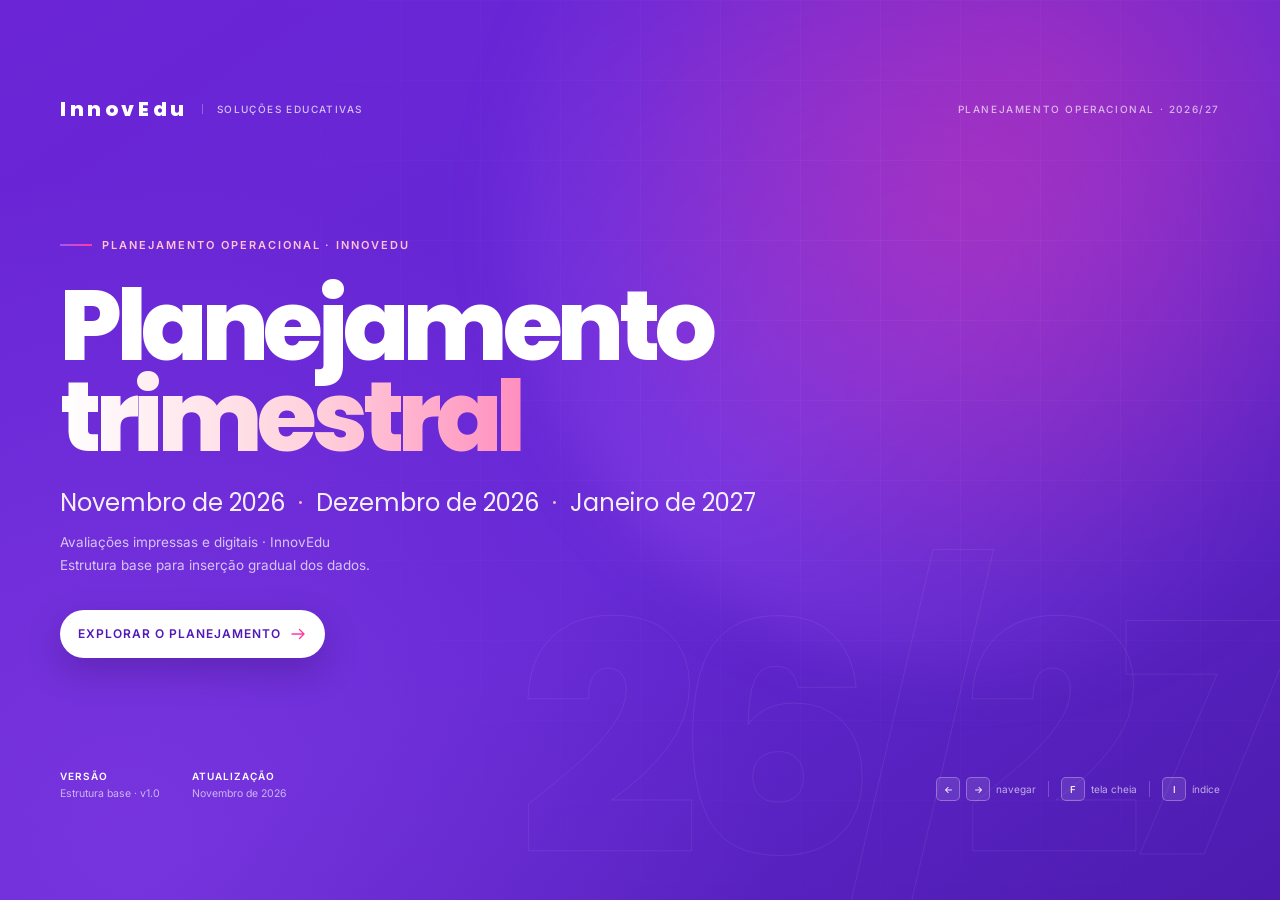
==== commit 29593de0: "beta" ====
--- a/Apresentação/index.html
+++ b/Apresentação/index.html
@@ -3,10 +3,10 @@
 <head>
   <meta charset="utf-8">
   <meta name="viewport" content="width=device-width, initial-scale=1">
-  <meta name="theme-color" content="#0F172A">
+  <meta name="theme-color" content="#6B25D6">
 
   <title>Planejamento trimestral — Novembro de 2026, Dezembro de 2026, Janeiro de 2027</title>
-  <meta name="description" content="Planejamento trimestral das operações de avaliações impressas e digitais da SEMED — novembro de 2026, dezembro de 2026 e janeiro de 2027.">
+  <meta name="description" content="Planejamento trimestral das operações de avaliações impressas e digitais — novembro de 2026, dezembro de 2026 e janeiro de 2027.">
 
   <!--
     =====================================================================
@@ -19,14 +19,14 @@
     - O índice usa os atributos data-title e data-section de cada section.
     - Campos pendentes usam class="fill" e, quando útil, data-field="...".
     - Procure por "A PREENCHER", "A DEFINIR" e "—" para localizar lacunas.
-    - As datas de semana são uma proposta; valide com o calendário da SEMED.
+    - As datas de semana são uma proposta; valide com o calendário da rede.
 
     ATALHOS
     ← → navegar · F tela cheia · I índice · P imprimir · Esc fechar índice
 
     BASE
     - WebSlides 1.5.0 (assets/css/webslides.css e assets/js/webslides.js)
-    - Tokens visuais inspirados no design system do InnovStock
+    - Paleta e tipografia baseadas na identidade visual InnovEdu
     =====================================================================
   -->
 
@@ -34,7 +34,7 @@
 
   <link rel="preconnect" href="https://fonts.googleapis.com">
   <link rel="preconnect" href="https://fonts.gstatic.com" crossorigin>
-  <link href="https://fonts.googleapis.com/css2?family=Inter:wght@400;500;600;700&family=Plus+Jakarta+Sans:wght@400;500;600;700;800&display=swap" rel="stylesheet">
+  <link href="https://fonts.googleapis.com/css2?family=Inter:wght@400;500;600;700&family=Poppins:wght@400;500;600;700;800&display=swap" rel="stylesheet">
 
   <link rel="stylesheet" href="assets/css/webslides.css">
   <link rel="stylesheet" href="assets/css/deck.css">
@@ -80,7 +80,7 @@
        ================================================================ -->
   <div class="deck-header" aria-hidden="true">
     <div class="deck-brand">
-      <span class="deck-brand-mark"><span class="brand-dot"></span>INNOV</span>
+      <span class="deck-brand-mark">InnovEdu</span>
       <span class="deck-brand-sep"></span>
       <span class="deck-brand-text">Planejamento trimestral</span>
     </div>
@@ -102,20 +102,20 @@
         <div class="wrap cover-wrap">
           <div class="cover-top">
             <div class="cover-brand">
-              <span class="cover-brand-mark"><span class="brand-dot"></span>INNOV</span>
+              <span class="cover-brand-mark">InnovEdu</span>
               <span class="cover-brand-sub">Soluções Educativas</span>
             </div>
             <span class="cover-year">Planejamento operacional · 2026/27</span>
           </div>
 
           <div class="cover-main">
-            <p class="cover-eyebrow">Planejamento operacional · SEMED</p>
+            <p class="cover-eyebrow">Planejamento operacional · InnovEdu</p>
             <h1>Planejamento<br><span class="grad-text">trimestral</span></h1>
             <p class="cover-period">
               Novembro de 2026 <span class="sep">·</span> Dezembro de 2026 <span class="sep">·</span> Janeiro de 2027
             </p>
             <p class="cover-desc">
-              Avaliações impressas e digitais · SEMED<br>
+              Avaliações impressas e digitais · InnovEdu<br>
               Estrutura base para inserção gradual dos dados.
             </p>
             <button class="btn btn--brand cover-cta" type="button" onclick="window.ws && window.ws.goNext()">
@@ -141,799 +141,295 @@
       </section>
 
       <!-- ============================================================
-           SLIDE 02 · SUMÁRIO EXECUTIVO
-           Editar: mensagem central, 3 prioridades e agenda.
-           ============================================================ -->
-      <section class="slide slide--paper" data-title="Sumário executivo" data-section="Visão geral">
-        <div class="wrap">
-          <div class="slide-head">
-            <p class="kicker">02 · Sumário executivo</p>
-            <h2>Um trimestre para <span class="hl">consolidar</span>, <span class="hl">escalar</span> e <span class="hl">fechar</span> com previsibilidade.</h2>
-            <p class="lead">Novembro a janeiro concentra a continuidade do ciclo de avaliações da SEMED. O plano organiza as frentes impressa e digital, protege os prazos críticos e garante dados completos ao final de cada aplicação.</p>
+           SLIDE 02 · SUMÁRIO DA APRESENTAÇÃO
+           Editar: seções e descrições do sumário.
+           ============================================================ -->
+      <section class="slide slide--paper" data-title="Sumário da apresentação" data-section="Abertura">
+        <div class="wrap">
+          <div class="slide-head">
+            <p class="kicker">02 · Sumário</p>
+            <h2>O que vamos percorrer.</h2>
+            <p class="lead">Os temas que estruturam o planejamento trimestral, da leitura do cenário às decisões finais.</p>
+          </div>
+
+          <div class="summary-grid">
+            <article class="summary-item">
+              <span class="summary-num">01</span>
+              <div>
+                <h3>Setor Operacional</h3>
+                <p>Definição, escopo e participantes da frente.</p>
+              </div>
+            </article>
+
+            <article class="summary-item">
+              <span class="summary-num">02</span>
+              <div>
+                <h3>Preparação &amp; logística</h3>
+                <p>Materiais didáticos e avaliações impressas.</p>
+              </div>
+            </article>
+
+            <article class="summary-item">
+              <span class="summary-num">03</span>
+              <div>
+                <h3>Tablets</h3>
+                <p>Gestão, provisionamento e homologação dos dispositivos.</p>
+              </div>
+            </article>
+
+            <article class="summary-item">
+              <span class="summary-num">04</span>
+              <div>
+                <h3>Laboratórios móveis</h3>
+                <p>Hardware, infraestrutura, entrega e suporte.</p>
+              </div>
+            </article>
+
+            <article class="summary-item">
+              <span class="summary-num">05</span>
+              <div>
+                <h3>Suporte tecnológico</h3>
+                <p>Sistemas, ajustes e ferramentas sob demanda.</p>
+              </div>
+            </article>
+
+            <article class="summary-item">
+              <span class="summary-num">06</span>
+              <div>
+                <h3>Atendimento municipal</h3>
+                <p>Chamados, relacionamento e relatórios de BI.</p>
+              </div>
+            </article>
+          </div>
+        </div>
+      </section>
+
+      <!-- ============================================================
+           SLIDE 03 · SETOR OPERACIONAL · DEFINIÇÃO
+           Editar: definição, escopo e participantes.
+           ============================================================ -->
+      <section class="slide slide--white" data-title="Setor Operacional" data-section="Setor Operacional">
+        <div class="wrap">
+          <div class="slide-head">
+            <p class="kicker">03 · Setor Operacional · Definição</p>
+            <h2>A frente que executa, sustenta e destrava a operação.</h2>
+            <p class="lead">O Setor Operacional é a frente responsável pela execução, suporte físico, logístico e tecnológico de alto impacto da InnovEdu. O setor responde diretamente pelas demandas críticas das redes municipais de ensino, articulando desde a infraestrutura física de equipamentos até o atendimento direto aos municípios e o desenvolvimento de soluções no sistema.</p>
+          </div>
+
+          <div class="statement">Da preparação do material à entrega em campo, o setor articula pessoas, equipamentos e sistemas para garantir que a operação chegue completa à ponta.</div>
+
+          <div class="participants">
+            <p class="participants-label">Participantes</p>
+            <div class="participants-grid">
+              <article class="participant">
+                <span class="participant-avatar">—</span>
+                <strong class="fill">A definir</strong>
+                <span>Coordenação</span>
+              </article>
+              <article class="participant">
+                <span class="participant-avatar">—</span>
+                <strong class="fill">A definir</strong>
+                <span>Materiais didáticos</span>
+              </article>
+              <article class="participant">
+                <span class="participant-avatar">—</span>
+                <strong class="fill">A definir</strong>
+                <span>Tablets</span>
+              </article>
+              <article class="participant">
+                <span class="participant-avatar">—</span>
+                <strong class="fill">A definir</strong>
+                <span>Laboratórios</span>
+              </article>
+              <article class="participant">
+                <span class="participant-avatar">—</span>
+                <strong class="fill">A definir</strong>
+                <span>Atendimento</span>
+              </article>
+            </div>
+          </div>
+        </div>
+      </section>
+
+      <!-- ============================================================
+           SLIDE 04 · PILAR 01 · MATERIAIS DIDÁTICOS
+           Editar: etapas e escopo do pilar.
+           ============================================================ -->
+      <section class="slide slide--paper" data-title="Preparação e logística" data-section="Setor Operacional">
+        <div class="wrap">
+          <div class="slide-head">
+            <div class="head-row">
+              <div>
+                <p class="kicker">04 · Pilar 01</p>
+                <h2>Preparação &amp; logística de materiais didáticos.</h2>
+                <p class="lead">Gerenciamento, conferência e preparação logística de todo o material impresso de avaliações aplicadas nas redes municipais parceiras.</p>
+              </div>
+              <span class="pill pill--brand">Pilar 01 / 05</span>
+            </div>
+          </div>
+
+          <div class="flow flow--4">
+            <article class="flow-step"><h3>Receber a demanda</h3><p>Validar redes, volumes, prazos e especificações do material.</p></article>
+            <article class="flow-step"><h3>Conferir</h3><p>Checar arquivos, tiragem e integridade antes da produção.</p></article>
+            <article class="flow-step"><h3>Preparar</h3><p>Organizar lotes, kits e identificação por rede municipal.</p></article>
+            <article class="flow-step"><h3>Distribuir</h3><p>Programar a entrega e acompanhar a chegada às escolas.</p></article>
+          </div>
+
+          <div class="callout callout--brand">
+            <span class="callout-icon"><svg class="icon" aria-hidden="true"><use href="#i-printer"></use></svg></span>
+            <div><strong>Escopo do pilar</strong><p>Todo o material impresso de avaliações municipais passa pela conferência e pela preparação logística do setor antes de chegar à ponta.</p></div>
+          </div>
+        </div>
+      </section>
+
+      <!-- ============================================================
+           SLIDE 05 · PILAR 02 · TABLETS
+           Editar: status, meta e progresso.
+           ============================================================ -->
+      <section class="slide slide--white" data-title="Tablets" data-section="Setor Operacional">
+        <div class="wrap">
+          <div class="slide-head">
+            <div class="head-row">
+              <div>
+                <p class="kicker">05 · Pilar 02</p>
+                <h2>Gestão &amp; provisionamento de dispositivos.</h2>
+                <p class="lead">Preparação técnica e homologação dos tablets Positivo Vision 7 para aplicação de provas e atividades nos municípios.</p>
+              </div>
+              <span class="pill pill--brand">Pilar 02 / 05</span>
+            </div>
+          </div>
+
+          <div class="cols-3 tablet-metrics">
+            <article class="card metric-card">
+              <span class="metric-value">465</span>
+              <span class="metric-label">Tablets preparados</span>
+              <span class="metric-note">Status atual da base homologada para campo.</span>
+            </article>
+            <article class="card metric-card">
+              <span class="metric-value">500</span>
+              <span class="metric-label">Meta imediata</span>
+              <span class="metric-note">Aparelhos homologados e prontos para aplicação.</span>
+            </article>
+            <article class="card metric-card">
+              <span class="metric-value">93%</span>
+              <span class="metric-label">Da meta alcançada</span>
+              <span class="metric-note">Faltam 35 aparelhos para completar a meta.</span>
+            </article>
+          </div>
+
+          <div class="goal-progress">
+            <div class="goal-progress-head"><span>Progresso de homologação</span><strong>465 de 500</strong></div>
+            <div class="goal-progress-track"><span class="goal-progress-bar" style="width:93%"></span></div>
+            <p class="goal-progress-note">Meta: atingir 500 tablets homologados e prontos no menor tempo possível.</p>
+          </div>
+        </div>
+      </section>
+
+      <!-- ============================================================
+           SLIDE 06 · PILAR 03 · LABORATÓRIOS MÓVEIS
+           Editar: etapas de montagem, configuração e entrega.
+           ============================================================ -->
+      <section class="slide slide--paper" data-title="Laboratórios móveis" data-section="Setor Operacional">
+        <div class="wrap">
+          <div class="slide-head">
+            <div class="head-row">
+              <div>
+                <p class="kicker">06 · Pilar 03</p>
+                <h2>Laboratórios móveis: hardware, infraestrutura e entrega.</h2>
+                <p class="lead">Montagem, configuração e entrega dos laboratórios móveis que levam infraestrutura tecnológica às redes municipais.</p>
+              </div>
+              <span class="pill pill--brand">Pilar 03 / 05</span>
+            </div>
+          </div>
+
+          <div class="flow flow--3">
+            <article class="flow-step"><h3>Montagem e plotagem</h3><p>Montagem física da estrutura e aplicação de plotagem/identificação visual.</p></article>
+            <article class="flow-step"><h3>Configuração técnica</h3><p>Instalação de softwares, rotinas de rede e homologação dos equipamentos internos.</p></article>
+            <article class="flow-step"><h3>Entrega e logística reversa</h3><p>Envio, entrega final nas redes municipais e suporte presencial/de bancada.</p></article>
+          </div>
+
+          <div class="callout callout--brand">
+            <span class="callout-icon"><svg class="icon" aria-hidden="true"><use href="#i-truck"></use></svg></span>
+            <div><strong>Do galpão à escola</strong><p>O pilar cobre o ciclo completo do laboratório móvel: montar, configurar, entregar e dar suporte.</p></div>
+          </div>
+        </div>
+      </section>
+
+      <!-- ============================================================
+           SLIDE 07 · PILAR 04 · SUPORTE TECNOLÓGICO
+           Editar: frentes de intervenção e desenvolvimento.
+           ============================================================ -->
+      <section class="slide slide--white" data-title="Suporte tecnológico" data-section="Setor Operacional">
+        <div class="wrap">
+          <div class="slide-head">
+            <div class="head-row">
+              <div>
+                <p class="kicker">07 · Pilar 04</p>
+                <h2>Suporte tecnológico &amp; desenvolvimento de ferramentas.</h2>
+                <p class="lead">Atendimento às solicitações técnicas dos municípios e criação de soluções sob demanda para a plataforma.</p>
+              </div>
+              <span class="pill pill--brand">Pilar 04 / 05</span>
+            </div>
+          </div>
+
+          <div class="cols-2">
+            <article class="card pillar-card">
+              <span class="icon-box icon-box--brand pillar-icon"><svg class="icon" aria-hidden="true"><use href="#i-refresh"></use></svg></span>
+              <h3>Intervenções de sistema</h3>
+              <p>Atendimento e execução de solicitações técnicas de municípios para ajustes e melhorias na plataforma.</p>
+            </article>
+            <article class="card pillar-card">
+              <span class="icon-box icon-box--teal pillar-icon"><svg class="icon" aria-hidden="true"><use href="#i-layers"></use></svg></span>
+              <h3>Desenvolvimento sob demanda</h3>
+              <p>Criação e adaptação de ferramentas internas e recursos no sistema a partir das necessidades identificadas no uso municipal.</p>
+            </article>
+          </div>
+
+          <div class="callout callout--brand">
+            <span class="callout-icon"><svg class="icon" aria-hidden="true"><use href="#i-file"></use></svg></span>
+            <div><strong>Melhoria contínua</strong><p>Cada solicitação atendida alimenta o ciclo de evolução da plataforma e das ferramentas internas.</p></div>
+          </div>
+        </div>
+      </section>
+
+      <!-- ============================================================
+           SLIDE 08 · PILAR 05 · ATENDIMENTO MUNICIPAL
+           Editar: canais, chamados e relatórios.
+           ============================================================ -->
+      <section class="slide slide--paper" data-title="Atendimento municipal" data-section="Setor Operacional">
+        <div class="wrap">
+          <div class="slide-head">
+            <div class="head-row">
+              <div>
+                <p class="kicker">08 · Pilar 05</p>
+                <h2>Atendimento &amp; relacionamento municipal.</h2>
+                <p class="lead">A porta de entrada para solicitações, suporte operacional e dúvidas das redes de ensino.</p>
+              </div>
+              <span class="pill pill--brand">Pilar 05 / 05</span>
+            </div>
           </div>
 
           <div class="cols-3">
-            <article class="card priority">
-              <div class="priority-top">
-                <span class="icon-box icon-box--brand"><svg class="icon" aria-hidden="true"><use href="#i-layers"></use></svg></span>
-                <span class="priority-num">01</span>
-              </div>
-              <h3>Consolidar</h3>
-              <p>Executar a operação impressa com triagem, produção e lacração dentro do prazo.</p>
-              <ul class="mini-list">
-                <li>15 dias úteis de antecedência</li>
-                <li>Conferência nominal por turma</li>
-                <li>2 atas por escola</li>
-              </ul>
-            </article>
-
-            <article class="card priority">
-              <div class="priority-top">
-                <span class="icon-box icon-box--teal"><svg class="icon" aria-hidden="true"><use href="#i-tablet"></use></svg></span>
-                <span class="priority-num">02</span>
-              </div>
-              <h3>Escalar</h3>
-              <p>Ampliar a operação digital com provisionamento seguro e suporte de campo.</p>
-              <ul class="mini-list">
-                <li>10 dias úteis para configuração</li>
-                <li>Bateria e login auditados</li>
-                <li>Starlink como contingência</li>
-              </ul>
-            </article>
-
-            <article class="card priority">
-              <div class="priority-top">
-                <span class="icon-box icon-box--amber"><svg class="icon" aria-hidden="true"><use href="#i-chart"></use></svg></span>
-                <span class="priority-num">03</span>
-              </div>
-              <h3>Fechar</h3>
-              <p>Consolidar resultados, sincronização e prestação de contas do trimestre.</p>
-              <ul class="mini-list">
-                <li>Sincronização no dia</li>
-                <li>Relatório semanal</li>
-                <li>Inventário de fechamento</li>
-              </ul>
-            </article>
-          </div>
-
-          <div class="agenda-strip">
-            <span class="agenda-label">Nesta apresentação</span>
-            <div class="agenda-items">
-              <span>Contexto</span><span>Diagnóstico</span><span>Metas</span><span>Calendário</span><span>Operação</span><span>Governança</span>
-            </div>
-          </div>
-        </div>
-      </section>
-
-      <!-- ============================================================
-           SLIDE 03 · CONTEXTO E OBJETIVOS
-           Editar: escopo, responsabilidades e objetivos.
-           ============================================================ -->
-      <section class="slide slide--white" data-title="Contexto e objetivos" data-section="Visão geral">
-        <div class="wrap">
-          <div class="slide-head">
-            <p class="kicker">03 · Contexto</p>
-            <h2>O que está sob nossa responsabilidade no trimestre.</h2>
-            <p class="lead">O planejamento cobre a operação de avaliações impressas e digitais da SEMED, da demanda inicial à devolutiva de resultados.</p>
-          </div>
-
-          <div class="split">
-            <div>
-              <div class="statement">Garantir que cada avaliação chegue à escola certa, na turma certa, no prazo combinado — com dados completos e rastreáveis.</div>
-
-              <div class="context-grid">
-                <div class="context-item">
-                  <span class="context-icon"><svg class="icon" aria-hidden="true"><use href="#i-school"></use></svg></span>
-                  <div><strong>Escolas</strong><span>Unidades e turmas da rede SEMED.</span></div>
-                </div>
-                <div class="context-item">
-                  <span class="context-icon"><svg class="icon" aria-hidden="true"><use href="#i-clipboard"></use></svg></span>
-                  <div><strong>Avaliações</strong><span>Modelos impresso e digital.</span></div>
-                </div>
-                <div class="context-item">
-                  <span class="context-icon"><svg class="icon" aria-hidden="true"><use href="#i-clock"></use></svg></span>
-                  <div><strong>Prazos</strong><span>Janelas por ciclo e por escola.</span></div>
-                </div>
-              </div>
-            </div>
-
-            <div class="card objectives">
-              <p class="card-label">Objetivos do trimestre</p>
-              <ul class="check-list">
-                <li>
-                  <span class="check-icon"><svg class="icon" aria-hidden="true"><use href="#i-check"></use></svg></span>
-                  <div><strong>Previsibilidade operacional</strong><span>Cumprir janelas e prazos em cada modelo de aplicação.</span></div>
-                </li>
-                <li>
-                  <span class="check-icon"><svg class="icon" aria-hidden="true"><use href="#i-check"></use></svg></span>
-                  <div><strong>Qualidade de aplicação</strong><span>Checklist e auditoria em todas as etapas críticas.</span></div>
-                </li>
-                <li>
-                  <span class="check-icon"><svg class="icon" aria-hidden="true"><use href="#i-check"></use></svg></span>
-                  <div><strong>Dados completos</strong><span>Sincronização e conferência de presença no mesmo dia.</span></div>
-                </li>
-                <li>
-                  <span class="check-icon"><svg class="icon" aria-hidden="true"><use href="#i-check"></use></svg></span>
-                  <div><strong>Prestação de contas</strong><span>Relatórios, atas e inventário ao final de cada ciclo.</span></div>
-                </li>
-              </ul>
-            </div>
-          </div>
-        </div>
-      </section>
-
-      <!-- ============================================================
-           SLIDE 04 · BALANÇO DO TRIMESTRE ANTERIOR
-           PREENCHER: métricas e leitura qualitativa.
-           ============================================================ -->
-      <section class="slide slide--paper" data-title="Balanço do trimestre anterior" data-section="Diagnóstico">
-        <div class="wrap">
-          <div class="slide-head">
-            <div class="head-row">
-              <div>
-                <p class="kicker">04 · Diagnóstico</p>
-                <h2>O ponto de partida do trimestre.</h2>
-              </div>
-              <span class="pill pill--draft">Dados a preencher</span>
-            </div>
-            <p class="lead">Substitua os campos abaixo pelos resultados do trimestre anterior. A leitura deve orientar metas, capacidade e prioridades.</p>
-          </div>
-
-          <div class="cols-4">
-            <article class="card metric-card">
-              <span class="metric-value fill" data-field="escolas_atendidas" title="Inserir dado">—</span>
-              <span class="metric-label">Escolas atendidas</span>
-              <span class="metric-note">Unidades com aplicação concluída.</span>
-            </article>
-            <article class="card metric-card">
-              <span class="metric-value fill" data-field="avaliacoes_aplicadas" title="Inserir dado">—</span>
-              <span class="metric-label">Avaliações aplicadas</span>
-              <span class="metric-note">Total de instrumentos no período.</span>
-            </article>
-            <article class="card metric-card">
-              <span class="metric-value fill" data-field="alunos_atendidos" title="Inserir dado">—</span>
-              <span class="metric-label">Alunos atendidos</span>
-              <span class="metric-note">Presença registrada nas aplicações.</span>
-            </article>
-            <article class="card metric-card">
-              <span class="metric-value fill" data-field="sincronizacao_prazo" title="Inserir dado">—</span>
-              <span class="metric-label">Sincronização no prazo</span>
-              <span class="metric-note">Percentual enviado no mesmo dia.</span>
-            </article>
-          </div>
-
-          <div class="cols-2 balance-grid">
-            <article class="card">
-              <p class="card-label card-label--teal">O que funcionou</p>
-              <ul class="check-list check-list--compact">
-                <li><span class="check-icon"><svg class="icon" aria-hidden="true"><use href="#i-check"></use></svg></span><div><strong>Comunicação com as escolas</strong><span>Canais e pontos focais ativos.</span></div></li>
-                <li><span class="check-icon"><svg class="icon" aria-hidden="true"><use href="#i-check"></use></svg></span><div><strong>Separação por turma</strong><span>Kits organizados e identificados.</span></div></li>
-                <li><span class="check-icon"><svg class="icon" aria-hidden="true"><use href="#i-check"></use></svg></span><div><strong>Sincronização dos tablets</strong><span>Rotina de upload incorporada.</span></div></li>
-              </ul>
-            </article>
-
-            <article class="card">
-              <p class="card-label card-label--amber">O que precisa evoluir</p>
-              <ul class="check-list check-list--compact check-list--amber">
-                <li><span class="check-icon"><svg class="icon" aria-hidden="true"><use href="#i-alert"></use></svg></span><div><strong>Antecedência das demandas</strong><span>Reduzir pedidos fora da janela mínima.</span></div></li>
-                <li><span class="check-icon"><svg class="icon" aria-hidden="true"><use href="#i-alert"></use></svg></span><div><strong>Conferência de insumos</strong><span>Padronizar checklist antes da lacração.</span></div></li>
-                <li><span class="check-icon"><svg class="icon" aria-hidden="true"><use href="#i-alert"></use></svg></span><div><strong>Previsibilidade do transporte</strong><span>Confirmar logística com maior antecedência.</span></div></li>
-              </ul>
-            </article>
-          </div>
-
-          <p class="draft-note"><span class="fill">—</span> Campos com travessão serão preenchidos com os dados oficiais do trimestre.</p>
-        </div>
-      </section>
-
-      <!-- ============================================================
-           SLIDE 05 · METAS E INDICADORES
-           Editar: metas e forma de medição.
-           ============================================================ -->
-      <section class="slide slide--white" data-title="Metas e indicadores" data-section="Diagnóstico">
-        <div class="wrap">
-          <div class="slide-head">
-            <div class="head-row">
-              <div>
-                <p class="kicker">05 · Metas</p>
-                <h2>O que vamos medir para saber se o trimestre funcionou.</h2>
-              </div>
-              <span class="pill pill--brand">Metas propostas</span>
-            </div>
-            <p class="lead">Indicadores simples, auditáveis e revisados semanalmente. As metas abaixo são uma proposta inicial para validação com a SEMED.</p>
-          </div>
-
-          <div class="cols-4">
-            <article class="card kpi-card">
-              <span class="kpi-value">100%</span>
-              <span class="kpi-label">Avaliações no prazo</span>
-              <p>Entregas dentro da janela acordada com a SEMED.</p>
-            </article>
-            <article class="card kpi-card">
-              <span class="kpi-value">≥ 98%</span>
-              <span class="kpi-label">Sincronização no dia</span>
-              <p>Registros enviados e conferidos no mesmo dia da aplicação.</p>
-            </article>
-            <article class="card kpi-card">
-              <span class="kpi-value">0</span>
-              <span class="kpi-label">Ocorrências críticas abertas</span>
-              <p>Falhas sem plano de ação ou responsável definido.</p>
-            </article>
-            <article class="card kpi-card">
-              <span class="kpi-value">100%</span>
-              <span class="kpi-label">Checklist completo</span>
-              <p>Escolas com material, equipamentos e documentação auditados.</p>
-            </article>
-          </div>
-
-          <div class="callout">
-            <span class="callout-icon"><svg class="icon" aria-hidden="true"><use href="#i-target"></use></svg></span>
-            <div><strong>Como medimos</strong><p>Relatório semanal + dashboard de operação + conferência de atas e inventário ao final de cada ciclo.</p></div>
-          </div>
-        </div>
-      </section>
-
-      <!-- ============================================================
-           SLIDE 06 · CALENDÁRIO MACRO
-           Editar: semanas e marcos conforme o calendário da SEMED.
-           ============================================================ -->
-      <section class="slide slide--paper" data-title="Calendário macro" data-section="Calendário">
-        <div class="wrap">
-          <div class="slide-head">
-            <p class="kicker">06 · Calendário</p>
-            <h2>Três meses, uma cadência operacional.</h2>
-            <p class="lead">As janelas abaixo são uma proposta de trabalho. Recesso escolar, retorno das aulas e datas de aplicação devem ser confirmados com a SEMED.</p>
-          </div>
-
-          <div class="calendar">
-            <article class="cal-month month-nov">
-              <div class="cal-head"><span class="cal-num">11</span><div><strong>Novembro</strong><span>2026</span></div></div>
-              <ul class="cal-weeks">
-                <li><span class="cal-dot"></span><div><span class="cal-week">S1 · 09–13</span><strong>Kickoff e alinhamento</strong></div></li>
-                <li><span class="cal-dot"></span><div><span class="cal-week">S2 · 16–20</span><strong>Diagnóstico e dimensionamento</strong></div></li>
-                <li><span class="cal-dot"></span><div><span class="cal-week">S3 · 23–27</span><strong>Compras e configuração</strong></div></li>
-                <li><span class="cal-dot"></span><div><span class="cal-week">S4 · 30–04</span><strong>Início do Ciclo 1</strong></div></li>
-              </ul>
-            </article>
-
-            <article class="cal-month month-dec">
-              <div class="cal-head"><span class="cal-num">12</span><div><strong>Dezembro</strong><span>2026</span></div></div>
-              <ul class="cal-weeks">
-                <li><span class="cal-dot"></span><div><span class="cal-week">S1 · 07–11</span><strong>Aplicações do Ciclo 1</strong></div></li>
-                <li><span class="cal-dot"></span><div><span class="cal-week">S2 · 14–18</span><strong>Aplicações e sincronização</strong></div></li>
-                <li><span class="cal-dot"></span><div><span class="cal-week">S3 · 21–25</span><strong>Fechamento e recesso</strong></div></li>
-                <li><span class="cal-dot"></span><div><span class="cal-week">S4 · 28–01</span><strong>Plantão e planejamento do retorno</strong></div></li>
-              </ul>
-            </article>
-
-            <article class="cal-month month-jan">
-              <div class="cal-head"><span class="cal-num">01</span><div><strong>Janeiro</strong><span>2027</span></div></div>
-              <ul class="cal-weeks">
-                <li><span class="cal-dot"></span><div><span class="cal-week">S1 · 04–08</span><strong>Retorno e alinhamento</strong></div></li>
-                <li><span class="cal-dot"></span><div><span class="cal-week">S2 · 11–15</span><strong>Ciclo 2</strong></div></li>
-                <li><span class="cal-dot"></span><div><span class="cal-week">S3 · 18–22</span><strong>Resultados e devolutivas</strong></div></li>
-                <li><span class="cal-dot"></span><div><span class="cal-week">S4 · 25–29</span><strong>Prestação de contas e próximo trimestre</strong></div></li>
-              </ul>
-            </article>
-          </div>
-
-          <div class="calendar-foot">
-            <svg class="icon" aria-hidden="true"><use href="#i-alert"></use></svg>
-            <span>Premissas: recesso escolar em dezembro; retorno em janeiro; janelas sujeitas ao calendário da SEMED.</span>
-          </div>
-        </div>
-      </section>
-
-      <!-- ============================================================
-           SLIDE 07 · NOVEMBRO 2026
-           Editar: foco, entregas e marco do mês.
-           ============================================================ -->
-      <section class="slide slide--white month-nov" data-title="Novembro 2026" data-section="Calendário">
-        <div class="wrap">
-          <div class="month-layout" data-month="11">
-            <div class="month-focus">
-              <p class="kicker">07 · Novembro de 2026</p>
-              <h2>Planejar, alinhar e iniciar o ciclo.</h2>
-              <p class="lead">O mês abre o trimestre: valida o escopo com a SEMED, dimensiona a demanda e prepara as duas frentes de operação.</p>
-              <div class="month-tags">
-                <span class="pill pill--brand">Kickoff</span>
-                <span class="pill pill--gray">Dimensionamento</span>
-                <span class="pill pill--teal">Ciclo 1</span>
-              </div>
-              <div class="month-marker">
-                <span class="month-marker-icon"><svg class="icon" aria-hidden="true"><use href="#i-flag"></use></svg></span>
-                <div><strong>Marco do mês</strong><p>Calendário validado e Ciclo 1 iniciado até a última semana de novembro.</p></div>
-              </div>
-            </div>
-
-            <div class="card month-deliverables">
-              <p class="card-label">Entregas-chave</p>
-              <ul class="deliverable-list">
-                <li><span class="week">S1</span><div><strong>Kickoff com a SEMED</strong><p>Escopo, prioridades e pontos focais.</p></div></li>
-                <li><span class="week">S2</span><div><strong>Diagnóstico e dimensionamento</strong><p>Volume por escola, turma e modelo.</p></div></li>
-                <li><span class="week">S3</span><div><strong>Compras e insumos</strong><p>Solicitação alinhada à capacidade gráfica.</p></div></li>
-                <li><span class="week">S4</span><div><strong>Configuração inicial</strong><p>Tablets, pacote digital e checklists.</p></div></li>
-                <li><span class="week">S4</span><div><strong>Início do Ciclo 1</strong><p>Primeiras aplicações e sincronização.</p></div></li>
-              </ul>
-            </div>
-          </div>
-        </div>
-      </section>
-
-      <!-- ============================================================
-           SLIDE 08 · DEZEMBRO 2026
-           Editar: foco, entregas e marco do mês.
-           ============================================================ -->
-      <section class="slide slide--white month-dec" data-title="Dezembro 2026" data-section="Calendário">
-        <div class="wrap">
-          <div class="month-layout" data-month="12">
-            <div class="month-focus">
-              <p class="kicker">08 · Dezembro de 2026</p>
-              <h2>Executar com qualidade e fechar o ano.</h2>
-              <p class="lead">O foco é concluir as aplicações do Ciclo 1, sincronizar os dados e deixar a operação pronta para o retorno de janeiro.</p>
-              <div class="month-tags">
-                <span class="pill pill--amber">Aplicações</span>
-                <span class="pill pill--brand">Sincronização</span>
-                <span class="pill pill--gray">Fechamento</span>
-              </div>
-              <div class="month-marker">
-                <span class="month-marker-icon"><svg class="icon" aria-hidden="true"><use href="#i-flag"></use></svg></span>
-                <div><strong>Marco do mês</strong><p>Até o recesso: aplicações concluídas, dados sincronizados e equipamentos inventariados.</p></div>
-              </div>
-              <div class="callout callout--amber callout--compact">
-                <span class="callout-icon"><svg class="icon" aria-hidden="true"><use href="#i-alert"></use></svg></span>
-                <div><strong>Atenção ao recesso</strong><p>Evitar aplicações na última semana sem plano de contingência e equipe de plantão.</p></div>
-              </div>
-            </div>
-
-            <div class="card month-deliverables">
-              <p class="card-label">Entregas-chave</p>
-              <ul class="deliverable-list">
-                <li><span class="week">S1</span><div><strong>Aplicações do Ciclo 1</strong><p>Impresso e digital, por escola e turma.</p></div></li>
-                <li><span class="week">S2</span><div><strong>Sincronização e atas</strong><p>Conferência de presença e registros.</p></div></li>
-                <li><span class="week">S3</span><div><strong>Fechamento operacional</strong><p>Inventário, devolução e conferência final.</p></div></li>
-                <li><span class="week">S3</span><div><strong>Recesso escolar</strong><p>Plantão de suporte e resposta a pendências.</p></div></li>
-                <li><span class="week">S4</span><div><strong>Planejamento do retorno</strong><p>Calendário e prioridades de janeiro.</p></div></li>
-              </ul>
-            </div>
-          </div>
-        </div>
-      </section>
-
-      <!-- ============================================================
-           SLIDE 09 · JANEIRO 2027
-           Editar: foco, entregas e marco do mês.
-           ============================================================ -->
-      <section class="slide slide--white month-jan" data-title="Janeiro 2027" data-section="Calendário">
-        <div class="wrap">
-          <div class="month-layout" data-month="01">
-            <div class="month-focus">
-              <p class="kicker">09 · Janeiro de 2027</p>
-              <h2>Retomar, consolidar e projetar o próximo ciclo.</h2>
-              <p class="lead">O retorno das aulas abre espaço para o Ciclo 2, a consolidação dos resultados e a prestação de contas do trimestre.</p>
-              <div class="month-tags">
-                <span class="pill pill--blue">Retorno</span>
-                <span class="pill pill--brand">Ciclo 2</span>
-                <span class="pill pill--teal">Resultados</span>
-              </div>
-              <div class="month-marker">
-                <span class="month-marker-icon"><svg class="icon" aria-hidden="true"><use href="#i-flag"></use></svg></span>
-                <div><strong>Marco do mês</strong><p>Fevereiro começa com dados consolidados e o próximo trimestre desenhado.</p></div>
-              </div>
-            </div>
-
-            <div class="card month-deliverables">
-              <p class="card-label">Entregas-chave</p>
-              <ul class="deliverable-list">
-                <li><span class="week">S1</span><div><strong>Retorno e alinhamento</strong><p>Escolas, equipes e calendário de aplicações.</p></div></li>
-                <li><span class="week">S2</span><div><strong>Ciclo 2</strong><p>Aplicações, suporte e sincronização.</p></div></li>
-                <li><span class="week">S3</span><div><strong>Resultados e devolutivas</strong><p>Consolidação e leitura pedagógica.</p></div></li>
-                <li><span class="week">S4</span><div><strong>Prestação de contas</strong><p>Relatório do trimestre e atas finais.</p></div></li>
-                <li><span class="week">S4</span><div><strong>Próximo trimestre</strong><p>Prioridades, capacidade e riscos.</p></div></li>
-              </ul>
-            </div>
-          </div>
-        </div>
-      </section>
-
-      <!-- ============================================================
-           SLIDE 10 · PORTFÓLIO DE AVALIAÇÕES
-           Editar: nomes, públicos, janelas e status.
-           ============================================================ -->
-      <section class="slide slide--paper" data-title="Portfólio de avaliações" data-section="Operação">
-        <div class="wrap">
-          <div class="slide-head">
-            <div class="head-row">
-              <div>
-                <p class="kicker">10 · Portfólio</p>
-                <h2>O que será aplicado no trimestre.</h2>
-              </div>
-              <span class="pill pill--draft">A validar com a SEMED</span>
-            </div>
-            <p class="lead">Visão consolidada das avaliações previstas. Ajuste nomes, públicos e janelas conforme o calendário pedagógico.</p>
-          </div>
-
-          <p class="table-hint">
-            <svg class="icon" aria-hidden="true"><use href="#i-arrow"></use></svg>
-            Deslize a tabela para ver todas as colunas.
-          </p>
-
-          <div class="table-wrap">
-            <table class="deck-table">
-              <thead>
-                <tr><th>Avaliação</th><th>Modelo</th><th>Público</th><th>Janela</th><th>Status</th></tr>
-              </thead>
-              <tbody>
-                <tr>
-                  <td><span class="name">Diagnóstica</span><span class="sub">Leitura, escrita e matemática</span></td>
-                  <td><span class="pill pill--gray">Impresso + digital</span></td>
-                  <td>Fundamental I e II</td>
-                  <td>Nov · S3–S4</td>
-                  <td><span class="pill pill--brand">Planejada</span></td>
-                </tr>
-                <tr>
-                  <td><span class="name">Formativa 1</span><span class="sub">Acompanhamento de aprendizagem</span></td>
-                  <td><span class="pill pill--teal">Digital</span></td>
-                  <td>Fundamental II</td>
-                  <td>Dez · S1–S2</td>
-                  <td><span class="pill pill--amber">Em configuração</span></td>
-                </tr>
-                <tr>
-                  <td><span class="name">Formativa 2</span><span class="sub">Leitura e produção textual</span></td>
-                  <td><span class="pill pill--gray">Impresso</span></td>
-                  <td>Fundamental I</td>
-                  <td>Dez · S2–S3</td>
-                  <td><span class="pill pill--gray">A validar</span></td>
-                </tr>
-                <tr>
-                  <td><span class="name">Simulado</span><span class="sub">Preparação para avaliação final</span></td>
-                  <td><span class="pill pill--teal">Digital</span></td>
-                  <td>Fundamental II</td>
-                  <td>Jan · S2</td>
-                  <td><span class="pill pill--brand">Planejada</span></td>
-                </tr>
-                <tr>
-                  <td><span class="name">Avaliação final</span><span class="sub">Fechamento do ciclo</span></td>
-                  <td><span class="pill pill--gray">Impresso + digital</span></td>
-                  <td>Todas as turmas</td>
-                  <td>Jan · S3–S4</td>
-                  <td><span class="pill pill--gray">A validar</span></td>
-                </tr>
-              </tbody>
-            </table>
-          </div>
-
-          <div class="portfolio-foot">
-            <div class="portfolio-stat"><strong>5</strong><span>avaliações previstas</span></div>
-            <div class="portfolio-stat"><strong>2</strong><span>modelos de aplicação</span></div>
-            <div class="portfolio-stat"><strong>3</strong><span>janelas mensais</span></div>
-            <p class="portfolio-note">O portfólio final será consolidado após a validação da SEMED.</p>
-          </div>
-        </div>
-      </section>
-
-      <!-- ============================================================
-           SLIDE 11 · OPERAÇÃO IMPRESSA
-           Editar: fluxo, prazos e regras críticas.
-           ============================================================ -->
-      <section class="slide slide--white" data-title="Operação impressa" data-section="Operação">
-        <div class="wrap">
-          <div class="slide-head">
-            <p class="kicker">11 · Operação impressa</p>
-            <h2>Do pedido à escola, sem perder o controle do lote.</h2>
-            <p class="lead">Fluxo baseado no POP INNOV: triagem, produção, separação, lacração e distribuição com conferência nominal.</p>
-          </div>
-
-          <div class="flow">
-            <article class="flow-step"><h3>Demanda e triagem</h3><p>Validar localidade, volume, prazos e documentação.</p></article>
-            <article class="flow-step"><h3>Produção gráfica</h3><p>Ordem de serviço e controle de capacidade.</p></article>
-            <article class="flow-step"><h3>Separação e kits</h3><p>Blocos de 10 + 3 cópias de contingência por turma.</p></article>
-            <article class="flow-step"><h3>Lacração</h3><p>2 atas por escola + etiqueta consolidadora.</p></article>
-            <article class="flow-step"><h3>Distribuição</h3><p>Checklist final e entrega por unidade escolar.</p></article>
-          </div>
-
-          <div class="rule-strip">
-            <div class="rule"><svg class="icon" aria-hidden="true"><use href="#i-clock"></use></svg><div><strong>15 dias úteis</strong><span>Antecedência mínima da demanda.</span></div></div>
-            <div class="rule"><svg class="icon" aria-hidden="true"><use href="#i-printer"></use></svg><div><strong>5.000 folhas / 2 dias</strong><span>Capacidade de produção e organização.</span></div></div>
-            <div class="rule"><svg class="icon" aria-hidden="true"><use href="#i-package"></use></svg><div><strong>3 cópias por turma</strong><span>Margem de contingência obrigatória.</span></div></div>
-            <div class="rule"><svg class="icon" aria-hidden="true"><use href="#i-file"></use></svg><div><strong>2 atas por escola</strong><span>Documentação de aplicação.</span></div></div>
-          </div>
-
-          <div class="callout callout--amber">
-            <span class="callout-icon"><svg class="icon" aria-hidden="true"><use href="#i-alert"></use></svg></span>
-            <div><strong>Ponto de atenção</strong><p>Conferência nominal escola/turma antes da lacração. Divergência de lista de presença deve ser resolvida antes do fechamento do pacote.</p></div>
-          </div>
-        </div>
-      </section>
-
-      <!-- ============================================================
-           SLIDE 12 · OPERAÇÃO DIGITAL
-           Editar: fluxo, prazos e regras críticas.
-           ============================================================ -->
-      <section class="slide slide--paper" data-title="Operação digital" data-section="Operação">
-        <div class="wrap">
-          <div class="slide-head">
-            <p class="kicker">12 · Operação digital</p>
-            <h2>Do pacote digital à sincronização, com rastreabilidade.</h2>
-            <p class="lead">Fluxo de provisionamento, auditoria e aplicação em tablets, com conferência de presença e reporte imediato no grupo oficial.</p>
-          </div>
-
-          <div class="flow">
-            <article class="flow-step"><h3>Pacote digital</h3><p>Listas, credenciais e integridade dos arquivos.</p></article>
-            <article class="flow-step"><h3>Provisionamento</h3><p>Carga inicial e configuração por cidade.</p></article>
-            <article class="flow-step"><h3>Auditoria</h3><p>Login, avaliação instalada e bateria 100%.</p></article>
-            <article class="flow-step"><h3>Aplicação</h3><p>Login prévio, custódia e suporte contínuo.</p></article>
-            <article class="flow-step"><h3>Sincronização</h3><p>Upload, conferência e reporte no grupo.</p></article>
-          </div>
-
-          <div class="rule-strip">
-            <div class="rule"><svg class="icon" aria-hidden="true"><use href="#i-clock"></use></svg><div><strong>10 dias úteis</strong><span>Antecedência mínima para configuração.</span></div></div>
-            <div class="rule"><svg class="icon" aria-hidden="true"><use href="#i-battery"></use></svg><div><strong>Bateria 100%</strong><span>Carga final antes da saída.</span></div></div>
-            <div class="rule"><svg class="icon" aria-hidden="true"><use href="#i-users"></use></svg><div><strong>Ronda 30/60 min</strong><span>Acompanhamento em sala.</span></div></div>
-            <div class="rule"><svg class="icon" aria-hidden="true"><use href="#i-wifi"></use></svg><div><strong>Starlink</strong><span>Contingência de conectividade.</span></div></div>
-          </div>
-
-          <div class="callout">
-            <span class="callout-icon"><svg class="icon" aria-hidden="true"><use href="#i-shield"></use></svg></span>
-            <div><strong>Responsabilidade de sincronização</strong><p>Aplicador remunerado ou técnico INNOV, conforme o modelo. Toda turma deve ser reportada com escola, turma e quantidade de avaliações subidas.</p></div>
-          </div>
-        </div>
-      </section>
-
-      <!-- ============================================================
-           SLIDE 13 · LOGÍSTICA E SUPRIMENTOS
-           Editar: itens do kit e responsáveis.
-           ============================================================ -->
-      <section class="slide slide--white" data-title="Logística e suprimentos" data-section="Operação">
-        <div class="wrap">
-          <div class="slide-head">
-            <p class="kicker">13 · Logística</p>
-            <h2>O kit certo, no lugar certo, na hora certa.</h2>
-            <p class="lead">A logística integra material impresso, equipamentos digitais e suporte de campo. O checklist final é a última barreira antes da saída.</p>
-          </div>
-
-          <div class="cols-4">
-            <article class="card logistic-card">
-              <span class="icon-box icon-box--brand"><svg class="icon" aria-hidden="true"><use href="#i-package"></use></svg></span>
-              <h3>Materiais</h3>
-              <ul class="mini-list">
-                <li>Provas e listas de presença</li>
-                <li>Folhas de rascunho</li>
-                <li>Atas e formulários</li>
-              </ul>
-            </article>
-            <article class="card logistic-card">
-              <span class="icon-box icon-box--teal"><svg class="icon" aria-hidden="true"><use href="#i-tablet"></use></svg></span>
-              <h3>Equipamentos</h3>
-              <ul class="mini-list">
-                <li>Tablets e carregadores</li>
-                <li>Extensões elétricas</li>
-                <li>Caixas organizadoras</li>
-              </ul>
-            </article>
-            <article class="card logistic-card">
-              <span class="icon-box icon-box--amber"><svg class="icon" aria-hidden="true"><use href="#i-briefcase"></use></svg></span>
-              <h3>Campo</h3>
-              <ul class="mini-list">
-                <li>Crachás e rádios</li>
-                <li>Bolsas de transporte</li>
-                <li>Antena Starlink</li>
-              </ul>
-            </article>
-            <article class="card logistic-card">
-              <span class="icon-box icon-box--coral"><svg class="icon" aria-hidden="true"><use href="#i-shield"></use></svg></span>
-              <h3>Contingência</h3>
-              <ul class="mini-list">
-                <li>Reserva técnica de tablets</li>
-                <li>Cópias extras de provas</li>
-                <li>Plano de conectividade</li>
-              </ul>
-            </article>
-          </div>
-
-          <div class="kit-strip">
-            <span class="kit-label">Kit padrão de campo</span>
-            <div class="kit-items">
-              <span>Crachás</span><span>Rádios</span><span>Caixas organizadoras</span><span>Bolsas de transporte</span><span>Carregadores múltiplos</span><span>Extensões elétricas</span>
-            </div>
-          </div>
-        </div>
-      </section>
-
-      <!-- ============================================================
-           SLIDE 14 · PESSOAS E RESPONSABILIDADES
-           Editar: matriz RACI e pontos focais.
-           ============================================================ -->
-      <section class="slide slide--paper" data-title="Pessoas e responsabilidades" data-section="Governança">
-        <div class="wrap">
-          <div class="slide-head">
-            <p class="kicker">14 · Pessoas</p>
-            <h2>Quem faz o quê em cada etapa.</h2>
-            <p class="lead">Matriz RACI proposta para alinhar responsabilidades entre coordenação, técnicos INNOV, aplicadores e SEMED.</p>
-          </div>
-
-          <p class="table-hint">
-            <svg class="icon" aria-hidden="true"><use href="#i-arrow"></use></svg>
-            Deslize a tabela para ver todas as colunas.
-          </p>
-
-          <div class="table-wrap">
-            <table class="deck-table raci-table">
-              <thead>
-                <tr><th>Etapa</th><th>Coordenação</th><th>Técnico INNOV</th><th>Aplicador</th><th>SEMED / Escola</th></tr>
-              </thead>
-              <tbody>
-                <tr><td class="name">Planejamento do trimestre</td><td><span class="raci-letter raci-a">A</span></td><td><span class="raci-letter raci-r">R</span></td><td><span class="raci-letter raci-i">I</span></td><td><span class="raci-letter raci-c">C</span></td></tr>
-                <tr><td class="name">Configuração e provisionamento</td><td><span class="raci-letter raci-a">A</span></td><td><span class="raci-letter raci-r">R</span></td><td><span class="raci-letter raci-i">I</span></td><td><span class="raci-letter raci-i">I</span></td></tr>
-                <tr><td class="name">Aplicação</td><td><span class="raci-letter raci-a">A</span></td><td><span class="raci-letter raci-c">C</span></td><td><span class="raci-letter raci-r">R</span></td><td><span class="raci-letter raci-i">I</span></td></tr>
-                <tr><td class="name">Sincronização</td><td><span class="raci-letter raci-a">A</span></td><td><span class="raci-letter raci-r">R</span></td><td><span class="raci-letter raci-r">R</span></td><td><span class="raci-letter raci-i">I</span></td></tr>
-                <tr><td class="name">Prestação de contas</td><td><span class="raci-letter raci-a">A</span></td><td><span class="raci-letter raci-r">R</span></td><td><span class="raci-letter raci-i">I</span></td><td><span class="raci-letter raci-c">C</span></td></tr>
-              </tbody>
-            </table>
-          </div>
-
-          <div class="raci-legend">
-            <span><span class="raci-letter raci-r">R</span> Responsável pela execução</span>
-            <span><span class="raci-letter raci-a">A</span> Aprova e responde</span>
-            <span><span class="raci-letter raci-c">C</span> Consultado</span>
-            <span><span class="raci-letter raci-i">I</span> Informado</span>
-          </div>
-
-          <div class="callout">
-            <span class="callout-icon"><svg class="icon" aria-hidden="true"><use href="#i-users"></use></svg></span>
-            <div><strong>Pontos focais</strong><p>A SEMED indicará os pontos focais por escola na validação do plano. A comunicação oficial ocorre no grupo do Projeto INNOV.</p></div>
-          </div>
-        </div>
-      </section>
-
-      <!-- ============================================================
-           SLIDE 15 · RISCOS E CONTINGÊNCIAS
-           Editar: riscos, severidade e ações de contingência.
-           ============================================================ -->
-      <section class="slide slide--white" data-title="Riscos e contingências" data-section="Governança">
-        <div class="wrap">
-          <div class="slide-head">
-            <p class="kicker">15 · Riscos</p>
-            <h2>O que pode sair do plano — e como respondemos.</h2>
-            <p class="lead">Mapa de riscos revisado semanalmente. Cada risco tem um responsável e uma ação de contingência.</p>
-          </div>
-
-          <div class="risk-grid">
-            <article class="card risk-card">
-              <div class="risk-top"><h3>Atraso na produção gráfica</h3><span class="pill pill--red">Alto</span></div>
-              <div class="risk-meta"><span>Probabilidade: média</span><span>Impacto: alto</span></div>
-              <p>Volume acima da capacidade ou manutenção do maquinário.</p>
-              <div class="risk-action"><strong>Contingência</strong><p>Antecipar pedido em 15 dias úteis e acompanhar a fila da gráfica.</p></div>
-            </article>
-
-            <article class="card risk-card">
-              <div class="risk-top"><h3>Falha de conectividade</h3><span class="pill pill--red">Alto</span></div>
-              <div class="risk-meta"><span>Probabilidade: média</span><span>Impacto: alto</span></div>
-              <p>Rede instável ou indisponível na unidade escolar.</p>
-              <div class="risk-action"><strong>Contingência</strong><p>Starlink, checklist de rede e plano de aplicação offline.</p></div>
-            </article>
-
-            <article class="card risk-card">
-              <div class="risk-top"><h3>Equipamentos insuficientes</h3><span class="pill pill--amber">Médio</span></div>
-              <div class="risk-meta"><span>Probabilidade: média</span><span>Impacto: médio</span></div>
-              <p>Demanda acima da frota disponível para a janela.</p>
-              <div class="risk-action"><strong>Contingência</strong><p>Reserva técnica e redimensionamento por escola.</p></div>
-            </article>
-
-            <article class="card risk-card">
-              <div class="risk-top"><h3>Erro de sincronização</h3><span class="pill pill--red">Alto</span></div>
-              <div class="risk-meta"><span>Probabilidade: baixa</span><span>Impacto: alto</span></div>
-              <p>Divergência entre presença registrada e dados enviados.</p>
-              <div class="risk-action"><strong>Contingência</strong><p>Conferência presença × registros e reporte imediato.</p></div>
-            </article>
-          </div>
-
-          <div class="risk-foot">
-            <span><svg class="icon" aria-hidden="true"><use href="#i-refresh"></use></svg> Revisão semanal na reunião de status.</span>
-            <span><svg class="icon" aria-hidden="true"><use href="#i-shield"></use></svg> Toda ocorrência crítica exige plano de ação e responsável.</span>
-          </div>
-        </div>
-      </section>
-
-      <!-- ============================================================
-           SLIDE 16 · GOVERNANÇA E RITUAIS
-           Editar: rituais, escalonamento e canais.
-           ============================================================ -->
-      <section class="slide slide--paper" data-title="Governança e rituais" data-section="Governança">
-        <div class="wrap">
-          <div class="slide-head">
-            <p class="kicker">16 · Governança</p>
-            <h2>Cadência semanal para decidir e destravar.</h2>
-            <p class="lead">Rituais curtos, pauta fixa e registro em ata. O objetivo é antecipar problemas, não apenas reportá-los.</p>
-          </div>
-
-          <div class="cols-3">
-            <article class="card ritual-card">
-              <span class="ritual-day">Segunda-feira</span>
-              <h3>Reunião de status</h3>
-              <span class="ritual-time">30 min</span>
-              <p>Panorama das frentes, marcos da semana e bloqueios.</p>
-            </article>
-            <article class="card ritual-card">
-              <span class="ritual-day">Quarta-feira</span>
-              <h3>Checkpoint de aplicação</h3>
-              <span class="ritual-time">15 min</span>
-              <p>Escolas, sincronização e ocorrências em campo.</p>
-            </article>
-            <article class="card ritual-card">
-              <span class="ritual-day">Sexta-feira</span>
-              <h3>Fechamento semanal</h3>
-              <span class="ritual-time">45 min</span>
-              <p>Indicadores, riscos e próximos passos.</p>
-            </article>
-          </div>
-
-          <div class="split governance-split">
-            <div class="card">
-              <p class="card-label">Escalonamento</p>
-              <div class="escalation">
-                <span class="escalation-step">Técnico INNOV</span>
-                <span class="escalation-arrow">→</span>
-                <span class="escalation-step">Coordenação</span>
-                <span class="escalation-arrow">→</span>
-                <span class="escalation-step">SEMED</span>
-              </div>
-              <p class="escalation-note">Ocorrência crítica: comunicação em até 24h. Decisão que afeta prazo: até 48h.</p>
-            </div>
-
-            <div class="card">
-              <p class="card-label">Canais oficiais</p>
-              <ul class="check-list check-list--compact">
-                <li><span class="check-icon"><svg class="icon" aria-hidden="true"><use href="#i-check"></use></svg></span><div><strong>Grupo do Projeto INNOV</strong><span>Comunicação oficial e reporte de sincronização.</span></div></li>
-                <li><span class="check-icon"><svg class="icon" aria-hidden="true"><use href="#i-check"></use></svg></span><div><strong>Relatório semanal</strong><span>Status, indicadores e riscos.</span></div></li>
-                <li><span class="check-icon"><svg class="icon" aria-hidden="true"><use href="#i-check"></use></svg></span><div><strong>Dashboard de operação</strong><span>Aplicações e sincronização em tempo real.</span></div></li>
-              </ul>
-            </div>
+            <article class="card pillar-card">
+              <span class="icon-box icon-box--brand pillar-icon"><svg class="icon" aria-hidden="true"><use href="#i-users"></use></svg></span>
+              <h3>Canal direto</h3>
+              <p>Gestão completa da porta de entrada para solicitações, suporte operacional e dúvidas das redes de ensino.</p>
+            </article>
+            <article class="card pillar-card">
+              <span class="icon-box icon-box--teal pillar-icon"><svg class="icon" aria-hidden="true"><use href="#i-clipboard"></use></svg></span>
+              <h3>Demandas &amp; chamados</h3>
+              <p>Triagem, resolução rápida e direcionamento de solicitações para criação de ferramentas ou ajustes operacionais.</p>
+            </article>
+            <article class="card pillar-card">
+              <span class="icon-box icon-box--amber pillar-icon"><svg class="icon" aria-hidden="true"><use href="#i-chart"></use></svg></span>
+              <h3>Relatórios &amp; BI</h3>
+              <p>Geração e envio de relatórios de acompanhamento, indicadores e gestão de dados para as secretarias municipais.</p>
+            </article>
           </div>
 
           <div class="callout callout--brand">
-            <span class="callout-icon"><svg class="icon" aria-hidden="true"><use href="#i-shield"></use></svg></span>
-            <div><strong>Regra de ouro</strong><p>Toda decisão que altera escopo, prazo ou custo deve ser registrada e comunicada no grupo oficial.</p></div>
-          </div>
-        </div>
-      </section>
-
-      <!-- ============================================================
-           SLIDE 17 · PRÓXIMOS PASSOS
-           Editar: decisões, prazos e chamada final.
-           ============================================================ -->
-      <section class="slide slide--dark slide--closing" data-title="Próximos passos" data-section="Fechamento">
-        <span class="closing-glow" aria-hidden="true"></span>
-        <div class="wrap">
-          <div class="slide-head">
-            <p class="kicker">17 · Próximos passos</p>
-            <h2>O que precisamos decidir agora.</h2>
-            <p class="lead">A estrutura está pronta. Para transformar o plano em execução, precisamos validar quatro pontos com a SEMED.</p>
-          </div>
-
-          <div class="cols-4 decision-grid">
-            <article class="decision-card"><span class="decision-num">01</span><h3>Calendário</h3><p>Confirmar janelas, recesso e retorno das aulas.</p></article>
-            <article class="decision-card"><span class="decision-num">02</span><h3>Escopo</h3><p>Validar avaliações, públicos e modelos de aplicação.</p></article>
-            <article class="decision-card"><span class="decision-num">03</span><h3>Recursos</h3><p>Aprovar materiais, equipamentos e reserva técnica.</p></article>
-            <article class="decision-card"><span class="decision-num">04</span><h3>Pontos focais</h3><p>Indicar responsáveis por escola e por frente.</p></article>
-          </div>
-
-          <div class="closing-timeline">
-            <div class="closing-step"><span class="closing-when">Hoje</span><strong>Devolutiva da estrutura</strong><p>Ajustes e contribuições da SEMED.</p></div>
-            <div class="closing-step"><span class="closing-when">Semana 1</span><strong>Validação do plano</strong><p>Calendário, escopo e recursos.</p></div>
-            <div class="closing-step"><span class="closing-when">Semana 2</span><strong>Congelamento</strong><p>Versão final e início da execução.</p></div>
-          </div>
-
-          <div class="closing-foot">
-            <div class="closing-brand-wrap">
-              <span class="closing-brand"><span class="brand-dot"></span>INNOV</span>
-              <span class="closing-brand-sub">Soluções Educativas</span>
-            </div>
-            <p>Obrigado. Vamos validar o trimestre?</p>
-            <button class="btn btn--ghost" type="button" onclick="window.ws && window.ws.goToSlide(0)">
-              Voltar ao início
-              <svg class="icon" aria-hidden="true"><use href="#i-refresh"></use></svg>
-            </button>
+            <span class="callout-icon"><svg class="icon" aria-hidden="true"><use href="#i-radio"></use></svg></span>
+            <div><strong>Relacionamento contínuo</strong><p>O atendimento conecta a demanda do município à execução do setor e à evolução da plataforma.</p></div>
           </div>
         </div>
       </section>
@@ -945,7 +441,7 @@
        CHROME FIXO · RODAPÉ / CONTROLES / PROGRESSO
        ================================================================ -->
   <div class="deck-footer">
-    <span class="deck-footer-note">SEMED · Avaliações impressas e digitais</span>
+    <span class="deck-footer-note">InnovEdu · Avaliações impressas e digitais</span>
     <div class="deck-controls">
       <button class="deck-btn" id="deck-index-btn" type="button" aria-label="Abrir índice" title="Índice (I)">
         <svg class="icon" aria-hidden="true"><use href="#i-grid"></use></svg>
--- a/Apresentação/assets/css/deck.css
+++ b/Apresentação/assets/css/deck.css
@@ -12,34 +12,45 @@
   --paper: #F8FAFC;
   --white: #FFFFFF;
 
-  --brand: #6B32D9;
-  --brand-dark: #5824BD;
-  --brand-light: #F1EAFE;
-  --brand-soft: rgba(107, 50, 217, .10);
-
-  --teal: #0D9488;
-  --teal-dark: #0F766E;
-  --teal-soft: rgba(13, 148, 136, .10);
-
-  --amber: #D97706;
-  --amber-dark: #B45309;
-  --amber-soft: rgba(245, 158, 11, .13);
-
-  --blue: #2563EB;
-  --blue-dark: #1D4ED8;
-  --blue-soft: rgba(37, 99, 235, .10);
-
-  --coral: #DC2626;
-  --coral-dark: #B91C1C;
-  --coral-soft: rgba(220, 38, 38, .10);
+  /* Paleta oficial InnovEdu */
+  --brand: #6B25D6;
+  --brand-2: #6428D4;
+  --brand-dark: #5218B8;
+  --brand-light: #F3EBFF;
+  --brand-soft: rgba(107, 37, 214, .10);
+
+  --magenta: #FF3B9E;
+  --magenta-2: #FF2A85;
+  --magenta-dark: #C81E72;
+  --lilac: #A755F7;
+  --coral-brand: #F87185;
+  --coral-brand-2: #F45170;
+  --purple-deep: #4C1BAE;
+
+  /* Tokens funcionais remapeados para a paleta da marca */
+  --teal: #FF3B9E;
+  --teal-dark: #C81E72;
+  --teal-soft: rgba(255, 59, 158, .10);
+
+  --amber: #F87185;
+  --amber-dark: #C5304A;
+  --amber-soft: rgba(248, 113, 133, .14);
+
+  --blue: #A755F7;
+  --blue-dark: #7C3AED;
+  --blue-soft: rgba(167, 85, 247, .12);
+
+  --coral: #E11D48;
+  --coral-dark: #BE123C;
+  --coral-soft: rgba(225, 29, 72, .10);
 
   --muted: #475569;
   --muted-2: #94A3B8;
   --line: #E2E8F0;
   --line-strong: #CBD5E1;
 
-  --dark-bg: #0B1020;
-  --dark-muted: #A5B4C8;
+  --dark-bg: #2A0F63;
+  --dark-muted: #CDBFE6;
 
   --shadow: 0 1px 2px rgba(15, 23, 42, .04), 0 14px 34px rgba(15, 23, 42, .05);
   --shadow-hover: 0 2px 4px rgba(15, 23, 42, .05), 0 20px 44px rgba(15, 23, 42, .09);
@@ -47,7 +58,7 @@
   --radius: 16px;
   --radius-sm: 12px;
 
-  --font-head: 'Plus Jakarta Sans', 'Segoe UI', sans-serif;
+  --font-head: 'Poppins', 'Segoe UI', sans-serif;
   --font-body: 'Inter', 'Segoe UI', sans-serif;
 }
 
@@ -167,16 +178,6 @@
   letter-spacing: .16em;
   line-height: 1;
   white-space: nowrap;
-}
-
-.brand-dot {
-  display: inline-block;
-  width: .8rem;
-  height: .8rem;
-  margin-right: .7rem;
-  border-radius: 50%;
-  background: linear-gradient(135deg, #A78BFA 0%, #5EEAD4 100%);
-  box-shadow: 0 0 0 3px rgba(107, 50, 217, .14);
 }
 
 .deck-brand-sep {
@@ -311,7 +312,7 @@
   display: block;
   width: 0;
   height: 100%;
-  background: linear-gradient(90deg, var(--brand) 0%, #8B5CF6 45%, #5EEAD4 100%);
+  background: linear-gradient(90deg, var(--lilac) 0%, var(--magenta) 55%, var(--coral-brand-2) 100%);
   transition: width .45s cubic-bezier(.2, .8, .2, 1);
 }
 
@@ -383,7 +384,7 @@
   --ink: #F8FAFC;
   --ink-2: #E2E8F0;
   --muted: #A5B4C8;
-  --muted-2: #7C8CA5;
+  --muted-2: #B9A8D9;
   --line: rgba(255, 255, 255, .12);
   --line-strong: rgba(255, 255, 255, .20);
   --paper: rgba(255, 255, 255, .06);
@@ -396,16 +397,23 @@
   inset: 0;
   z-index: 0;
   pointer-events: none;
-  background: radial-gradient(circle at 82% 0%, rgba(107, 50, 217, .20) 0%, transparent 48%);
+  background: radial-gradient(circle at 82% 0%, rgba(255, 59, 158, .16) 0%, transparent 48%);
 }
 
 /* --------------------------------------------------------------------------
    5. CAPA
    -------------------------------------------------------------------------- */
 .slide--cover {
-  background: #080C18;
-  color: #F8FAFC;
+  background:
+    radial-gradient(circle at 82% 8%, rgba(255, 59, 158, .20) 0%, transparent 40%),
+    radial-gradient(circle at 10% 92%, rgba(167, 85, 247, .28) 0%, transparent 46%),
+    linear-gradient(145deg, #6B25D6 0%, #6428D4 55%, #4C1BAE 100%);
+  color: #FFFFFF;
   overflow: hidden;
+}
+
+.slide--cover::before {
+  background: radial-gradient(circle at 82% 0%, rgba(255, 59, 158, .18) 0%, transparent 48%);
 }
 
 .cover-glow {
@@ -418,7 +426,9 @@
   max-width: 940px;
   max-height: 940px;
   border-radius: 50%;
-  background: radial-gradient(circle, rgba(107, 50, 217, .30) 0%, rgba(107, 50, 217, 0) 66%);
+  background:
+    radial-gradient(circle at 50% 50%, rgba(255, 59, 158, .28) 0%, rgba(255, 59, 158, 0) 60%),
+    radial-gradient(circle at 20% 80%, rgba(167, 85, 247, .32) 0%, rgba(167, 85, 247, 0) 62%);
   -webkit-filter: blur(30px);
   filter: blur(30px);
   pointer-events: none;
@@ -492,12 +502,12 @@
 
 .cover-brand-sub {
   padding-left: 1.4rem;
-  border-left: 1px solid rgba(255, 255, 255, .18);
+  border-left: 1px solid rgba(255, 255, 255, .28);
   font-size: 1rem;
   font-weight: 500;
   letter-spacing: .14em;
   text-transform: uppercase;
-  color: #8FA1B5;
+  color: rgba(255, 255, 255, .72);
 }
 
 .cover-year {
@@ -505,7 +515,7 @@
   font-weight: 500;
   letter-spacing: .16em;
   text-transform: uppercase;
-  color: #7C8CA5;
+  color: rgba(255, 255, 255, .66);
   white-space: nowrap;
 }
 
@@ -523,14 +533,14 @@
   font-weight: 600;
   letter-spacing: .18em;
   text-transform: uppercase;
-  color: #5EEAD4;
+  color: #FFC2D6;
 }
 
 .cover-eyebrow::before {
   content: '';
   width: 3.2rem;
   height: 2px;
-  background: #5EEAD4;
+  background: linear-gradient(90deg, var(--lilac) 0%, var(--magenta) 100%);
 }
 
 .cover-main h1 {
@@ -543,7 +553,9 @@
 }
 
 .grad-text {
-  background: linear-gradient(90deg, #C4B5FD 0%, #5EEAD4 100%);
+  font-family: var(--font-head);
+  font-style: normal;
+  background: linear-gradient(90deg, #FFFFFF 0%, #FFD1DC 55%, #FF8FBE 100%);
   -webkit-background-clip: text;
   background-clip: text;
   color: transparent;
@@ -555,12 +567,12 @@
   font-size: clamp(1.6rem, 2vw, 2.4rem);
   font-weight: 400;
   line-height: 1.4;
-  color: #E2E8F0;
+  color: rgba(255, 255, 255, .92);
 }
 
 .cover-period .sep {
   margin: 0 .7rem;
-  color: #5EEAD4;
+  color: #FFB3C0;
 }
 
 .cover-desc {
@@ -568,7 +580,7 @@
   margin: 0 0 3rem;
   font-size: 1.35rem;
   line-height: 1.65;
-  color: #8FA1B5;
+  color: rgba(255, 255, 255, .72);
 }
 
 .cover-bottom {
@@ -583,7 +595,7 @@
   gap: 3.2rem;
   font-size: 1.05rem;
   line-height: 1.5;
-  color: #7C8CA5;
+  color: rgba(255, 255, 255, .64);
 }
 
 .cover-meta strong {
@@ -593,7 +605,7 @@
   font-weight: 600;
   letter-spacing: .10em;
   text-transform: uppercase;
-  color: #E2E8F0;
+  color: #FFFFFF;
 }
 
 .cover-hint {
@@ -601,7 +613,7 @@
   align-items: center;
   gap: .6rem;
   font-size: 1rem;
-  color: #7C8CA5;
+  color: rgba(255, 255, 255, .64);
   white-space: nowrap;
 }
 
@@ -609,7 +621,7 @@
   width: 1px;
   height: 1.6rem;
   margin: 0 .6rem;
-  background: rgba(255, 255, 255, .15);
+  background: rgba(255, 255, 255, .22);
 }
 
 kbd {
@@ -618,13 +630,13 @@
   min-width: 2.4rem;
   height: 2.4rem;
   padding: 0 .5rem;
-  border: 1px solid rgba(255, 255, 255, .18);
+  border: 1px solid rgba(255, 255, 255, .28);
   border-radius: .5rem;
-  background: rgba(255, 255, 255, .06);
+  background: rgba(255, 255, 255, .10);
   font-family: var(--font-body);
   font-size: .95rem;
   font-weight: 500;
-  color: #E2E8F0;
+  color: #FFFFFF;
 }
 
 /* --------------------------------------------------------------------------
@@ -654,7 +666,7 @@
 .btn--brand {
   background: var(--brand);
   color: #fff;
-  box-shadow: 0 10px 26px rgba(107, 50, 217, .28);
+  box-shadow: 0 10px 26px rgba(107, 37, 214, .28);
 }
 
 .btn--brand:hover {
@@ -677,6 +689,18 @@
 
 .cover-cta {
   margin-top: .4rem;
+  background: #FFFFFF;
+  color: var(--brand-dark);
+  box-shadow: 0 14px 34px rgba(45, 10, 90, .28);
+}
+
+.cover-cta:hover {
+  background: #FFE3F0;
+  color: var(--brand-dark);
+}
+
+.cover-cta .icon {
+  color: var(--magenta);
 }
 
 /* --------------------------------------------------------------------------
@@ -742,7 +766,7 @@
 
 .hl {
   color: var(--brand-dark);
-  background: linear-gradient(transparent 68%, rgba(107, 50, 217, .16) 68%);
+  background: linear-gradient(transparent 68%, rgba(255, 59, 158, .16) 68%);
 }
 
 /* --------------------------------------------------------------------------
@@ -967,65 +991,45 @@
 }
 
 /* --------------------------------------------------------------------------
-   10. SLIDE 02 · SUMÁRIO EXECUTIVO
+   10. SLIDE 02 · SUMÁRIO DA APRESENTAÇÃO
    -------------------------------------------------------------------------- */
-.priority-top {
-  display: flex;
-  align-items: flex-start;
-  justify-content: space-between;
-  gap: 1rem;
-  margin-bottom: 1.4rem;
-}
-
-.priority-num {
+.summary-grid {
+  display: grid;
+  grid-template-columns: repeat(2, minmax(0, 1fr));
+  gap: 0 4.8rem;
+  margin-top: 1.2rem;
+}
+
+.summary-item {
+  display: grid;
+  grid-template-columns: 4.6rem minmax(0, 1fr);
+  gap: 1.4rem;
+  align-items: start;
+  padding: 1.7rem 0;
+  border-top: 1px solid var(--line);
+}
+
+.summary-num {
   font-family: var(--font-head);
   font-size: 1.05rem;
   font-weight: 700;
   letter-spacing: .12em;
-  color: var(--muted-2);
-}
-
-.priority h3 {
-  font-size: 2rem;
-}
-
-.priority .mini-list {
-  margin-top: 1.2rem;
-}
-
-.agenda-strip {
-  display: flex;
-  align-items: center;
-  flex-wrap: wrap;
-  gap: 1rem 1.8rem;
-  margin-top: 2.4rem;
-  padding-top: 1.5rem;
-  border-top: 1px solid var(--line);
-}
-
-.agenda-label {
-  font-size: .9rem;
-  font-weight: 700;
-  letter-spacing: .16em;
-  text-transform: uppercase;
-  color: var(--muted-2);
-}
-
-.agenda-items {
-  display: flex;
-  flex-wrap: wrap;
-  gap: .4rem 1.2rem;
-}
-
-.agenda-items span {
-  font-size: 1.05rem;
+  color: var(--brand);
+  padding-top: .25rem;
+}
+
+.summary-item h3 {
+  margin: 0 0 .4rem;
+  font-size: 1.75rem;
+  line-height: 1.2;
+  color: var(--ink);
+}
+
+.summary-item p {
+  margin: 0;
+  font-size: 1.1rem;
+  line-height: 1.5;
   color: var(--muted);
-}
-
-.agenda-items span + span::before {
-  content: '·';
-  margin-right: 1.2rem;
-  color: var(--line-strong);
 }
 
 /* --------------------------------------------------------------------------
@@ -1211,7 +1215,7 @@
   gap: 1.2rem;
   margin-top: 2.2rem;
   padding: 1.5rem 1.7rem;
-  border: 1px solid rgba(107, 50, 217, .16);
+  border: 1px solid rgba(255, 59, 158, .18);
   border-radius: var(--radius-sm);
   background: var(--brand-soft);
 }
@@ -1252,7 +1256,7 @@
 
 .callout--amber {
   background: var(--amber-soft);
-  border-color: rgba(217, 119, 6, .20);
+  border-color: rgba(248, 113, 133, .22);
 }
 
 .callout--amber .callout-icon {
@@ -1261,7 +1265,7 @@
 
 .callout--brand {
   background: var(--brand-soft);
-  border-color: rgba(107, 50, 217, .16);
+  border-color: rgba(255, 59, 158, .18);
 }
 
 .callout--compact {
@@ -1291,7 +1295,7 @@
 
 .slide--dark .callout-icon {
   background: rgba(255, 255, 255, .08);
-  color: #C4B5FD;
+  color: #FFC2D6;
   box-shadow: none;
 }
 
@@ -1439,9 +1443,9 @@
   color: var(--amber-dark);
 }
 
-.month-nov { --month: #6B32D9; --month-soft: rgba(107, 50, 217, .08); }
-.month-dec { --month: #D97706; --month-soft: rgba(217, 119, 6, .10); }
-.month-jan { --month: #2563EB; --month-soft: rgba(37, 99, 235, .09); }
+.month-nov { --month: #6B25D6; --month-soft: rgba(107, 37, 214, .08); }
+.month-dec { --month: #C81E72; --month-soft: rgba(255, 59, 158, .10); }
+.month-jan { --month: #C5304A; --month-soft: rgba(248, 113, 133, .12); }
 
 /* --------------------------------------------------------------------------
    16. SLIDES 07–09 · DETALHE DO MÊS
@@ -1682,7 +1686,7 @@
 }
 
 .deck-table tbody tr:hover > td {
-  background: rgba(107, 50, 217, .045);
+  background: rgba(255, 59, 158, .05);
 }
 
 .deck-table .name {
@@ -1801,6 +1805,138 @@
   color: var(--muted);
 }
 
+.flow--4 {
+  grid-template-columns: repeat(4, minmax(0, 1fr));
+}
+
+.flow--3 {
+  grid-template-columns: repeat(3, minmax(0, 1fr));
+}
+
+/* --------------------------------------------------------------------------
+   SETOR OPERACIONAL · PARTICIPANTES
+   -------------------------------------------------------------------------- */
+.participants {
+  margin-top: 2.8rem;
+}
+
+.participants-label {
+  display: flex;
+  align-items: center;
+  gap: .8rem;
+  margin: 0 0 1.2rem;
+  font-size: .9rem;
+  font-weight: 700;
+  letter-spacing: .16em;
+  text-transform: uppercase;
+  color: var(--muted-2);
+}
+
+.participants-label::before {
+  content: '';
+  width: 2.4rem;
+  height: 2px;
+  background: var(--brand);
+}
+
+.participants-grid {
+  display: grid;
+  grid-template-columns: repeat(5, minmax(0, 1fr));
+  gap: 1.2rem;
+}
+
+.participant {
+  display: flex;
+  flex-direction: column;
+  align-items: flex-start;
+  gap: .3rem;
+  padding: 1.6rem;
+  border: 1px solid var(--line);
+  border-radius: var(--radius-sm);
+  background: var(--white);
+  box-shadow: var(--shadow);
+}
+
+.participant-avatar {
+  display: grid;
+  place-items: center;
+  width: 4.2rem;
+  height: 4.2rem;
+  margin-bottom: .8rem;
+  border-radius: 50%;
+  background: var(--brand-light);
+  color: var(--brand);
+  font-family: var(--font-head);
+  font-size: 1.5rem;
+  font-weight: 700;
+}
+
+.participant strong {
+  font-size: 1.15rem;
+  line-height: 1.3;
+  color: var(--ink);
+}
+
+.participant > span:last-child {
+  font-size: .98rem;
+  line-height: 1.35;
+  color: var(--muted);
+}
+
+/* --------------------------------------------------------------------------
+   SETOR OPERACIONAL · META DE TABLETS
+   -------------------------------------------------------------------------- */
+.goal-progress {
+  margin-top: 2.4rem;
+  padding: 1.8rem 2rem;
+  border: 1px solid var(--line);
+  border-radius: var(--radius);
+  background: var(--white);
+  box-shadow: var(--shadow);
+}
+
+.goal-progress-head {
+  display: flex;
+  align-items: baseline;
+  justify-content: space-between;
+  gap: 1rem;
+  margin-bottom: 1rem;
+  font-size: 1.1rem;
+  font-weight: 600;
+  color: var(--muted);
+}
+
+.goal-progress-head strong {
+  font-family: var(--font-head);
+  font-size: 1.35rem;
+  color: var(--brand-dark);
+}
+
+.goal-progress-track {
+  height: 1.2rem;
+  border-radius: 999px;
+  background: var(--brand-light);
+  overflow: hidden;
+}
+
+.goal-progress-bar {
+  display: block;
+  height: 100%;
+  border-radius: inherit;
+  background: linear-gradient(90deg, var(--brand) 0%, var(--magenta) 100%);
+  box-shadow: 0 0 18px rgba(255, 59, 158, .35);
+}
+
+.goal-progress-note {
+  margin: .9rem 0 0;
+  font-size: 1rem;
+  color: var(--muted-2);
+}
+
+.pillar-icon {
+  margin-bottom: 1.4rem;
+}
+
 .rule-strip {
   display: grid;
   grid-template-columns: repeat(4, minmax(0, 1fr));
@@ -2107,8 +2243,9 @@
    -------------------------------------------------------------------------- */
 .slide--closing {
   background:
-    radial-gradient(circle at 82% 8%, rgba(107, 50, 217, .24) 0%, transparent 42%),
-    linear-gradient(145deg, #0B1020 0%, #070B14 100%);
+    radial-gradient(circle at 82% 8%, rgba(255, 59, 158, .18) 0%, transparent 42%),
+    radial-gradient(circle at 8% 92%, rgba(167, 85, 247, .22) 0%, transparent 46%),
+    linear-gradient(145deg, #5A1FC2 0%, #3A1085 55%, #240A5B 100%);
   color: #F8FAFC;
 }
 
@@ -2122,7 +2259,7 @@
   max-width: 820px;
   max-height: 820px;
   border-radius: 50%;
-  background: radial-gradient(circle, rgba(94, 234, 212, .12) 0%, rgba(94, 234, 212, 0) 66%);
+  background: radial-gradient(circle, rgba(255, 59, 158, .22) 0%, rgba(255, 59, 158, 0) 66%);
   -webkit-filter: blur(30px);
   filter: blur(30px);
   pointer-events: none;
@@ -2137,7 +2274,7 @@
 }
 
 .slide--closing .kicker {
-  color: #C4B5FD;
+  color: #FFC2D6;
 }
 
 .decision-grid {
@@ -2165,7 +2302,7 @@
   font-size: 1rem;
   font-weight: 800;
   letter-spacing: .12em;
-  color: #C4B5FD;
+  color: #FFC2D6;
 }
 
 .decision-card h3 {
@@ -2192,7 +2329,7 @@
 
 .closing-step {
   padding-left: 1.3rem;
-  border-left: 2px solid rgba(107, 50, 217, .55);
+  border-left: 2px solid rgba(255, 59, 158, .55);
 }
 
 .closing-when {
@@ -2202,7 +2339,7 @@
   font-weight: 700;
   letter-spacing: .12em;
   text-transform: uppercase;
-  color: #C4B5FD;
+  color: #FFC2D6;
 }
 
 .closing-step strong {
@@ -2252,7 +2389,7 @@
   font-weight: 500;
   letter-spacing: .12em;
   text-transform: uppercase;
-  color: #7C8CA5;
+  color: rgba(255, 255, 255, .58);
 }
 
 .closing-foot p {
@@ -2519,6 +2656,14 @@
     grid-template-columns: repeat(2, minmax(0, 1fr));
   }
 
+  .participants-grid {
+    grid-template-columns: repeat(3, minmax(0, 1fr));
+  }
+
+  .flow--4 {
+    grid-template-columns: repeat(2, minmax(0, 1fr));
+  }
+
   .table-hint {
     display: flex;
   }
@@ -2567,12 +2712,115 @@
   }
 
   .cols-3,
-  .cols-4 {
+  .cols-4,
+  .summary-grid {
     grid-template-columns: 1fr;
   }
 
   .flow {
     grid-template-columns: 1fr;
+  }
+
+  .participants {
+    margin-top: 2.2rem;
+  }
+
+  .participants-grid {
+    grid-template-columns: repeat(2, minmax(0, 1fr));
+    gap: .9rem;
+  }
+
+  .participant:last-child {
+    grid-column: 1 / -1;
+  }
+
+  .participant {
+    display: grid;
+    grid-template-columns: 3.6rem minmax(0, 1fr);
+    grid-template-rows: auto auto;
+    column-gap: 1rem;
+    row-gap: .1rem;
+    align-items: center;
+    padding: 1.2rem 1.3rem;
+  }
+
+  .participant-avatar {
+    grid-row: 1 / span 2;
+    width: 3.6rem;
+    height: 3.6rem;
+    margin-bottom: 0;
+    font-size: 1.3rem;
+  }
+
+  .participant strong {
+    font-size: 1.05rem;
+  }
+
+  .participant > span:last-child {
+    font-size: .9rem;
+  }
+
+  .goal-progress {
+    margin-top: 1.8rem;
+    padding: 1.5rem 1.6rem;
+  }
+
+  .statement {
+    margin-bottom: 1.8rem;
+    padding: 1rem 0 1rem 1.4rem;
+    font-size: 1.5rem;
+    line-height: 1.4;
+  }
+
+  .pillar-card {
+    display: grid;
+    grid-template-columns: 4rem minmax(0, 1fr);
+    column-gap: 1.2rem;
+    align-items: start;
+    padding: 1.4rem 1.5rem;
+  }
+
+  .pillar-card .pillar-icon {
+    grid-row: 1 / span 2;
+    width: 4rem;
+    height: 4rem;
+    margin-bottom: 0;
+  }
+
+  .pillar-card h3 {
+    margin-bottom: .3rem;
+    font-size: 1.5rem;
+  }
+
+  .pillar-card p {
+    grid-column: 2;
+    font-size: 1.05rem;
+    line-height: 1.45;
+  }
+
+  .tablet-metrics {
+    gap: .8rem;
+  }
+
+  .tablet-metrics .metric-card {
+    display: grid;
+    grid-template-columns: 7rem minmax(0, 1fr);
+    align-items: center;
+    padding: 1.2rem 1.5rem;
+  }
+
+  .tablet-metrics .metric-value {
+    grid-row: 1 / span 2;
+    font-size: 2.8rem;
+  }
+
+  .tablet-metrics .metric-label {
+    margin: 0;
+  }
+
+  .tablet-metrics .metric-note {
+    font-size: .95rem;
+    line-height: 1.35;
   }
 
   .risk-grid {
@@ -2626,6 +2874,11 @@
 
   .cover-main {
     padding: 3.4rem 0;
+  }
+
+  .cover-eyebrow {
+    font-size: .95rem;
+    letter-spacing: .12em;
   }
 
   .cover-main h1 {
@@ -2670,7 +2923,7 @@
 
 @media (max-width: 480px) {
   #webslides > section {
-    padding: 7.5rem 1.8rem 8rem;
+    padding: 6.8rem 1.8rem 8rem;
   }
 
   .deck-header,
@@ -2688,16 +2941,64 @@
     font-size: 2.65rem;
   }
 
+  .slide-head {
+    margin-bottom: 2.2rem;
+  }
+
   .slide-head .lead {
-    font-size: 1.28rem;
+    font-size: 1.22rem;
+    line-height: 1.5;
+  }
+
+  .statement {
+    font-size: 1.35rem;
+    line-height: 1.4;
+  }
+
+  .participants {
+    margin-top: 1.6rem;
+  }
+
+  .participants-grid {
+    gap: .7rem;
+  }
+
+  .participant {
+    grid-template-columns: 3rem minmax(0, 1fr);
+    padding: 1rem 1.2rem;
+  }
+
+  .participant-avatar {
+    width: 3rem;
+    height: 3rem;
+    font-size: 1.15rem;
   }
 
   .card {
     padding: 1.8rem;
   }
 
+  .pillar-card {
+    padding: 1.3rem 1.4rem;
+  }
+
+  .flow-step {
+    padding: 1rem 1.1rem .9rem;
+  }
+
+  .callout {
+    margin-top: 1rem;
+    padding: 1.1rem 1.3rem;
+  }
+
   .metric-value {
     font-size: 3.8rem;
+  }
+
+  .goal-progress-head {
+    align-items: flex-start;
+    flex-direction: column;
+    gap: .2rem;
   }
 
   .kpi-value {
@@ -2840,9 +3141,18 @@
     box-shadow: none !important;
   }
 
-  .slide--cover,
   .slide--dark {
-    background: #0B1020 !important;
+    background: #2A0F63 !important;
+    color: #F8FAFC !important;
+  }
+
+  .slide--cover {
+    background: linear-gradient(145deg, #6B25D6 0%, #6428D4 55%, #4C1BAE 100%) !important;
+    color: #FFFFFF !important;
+  }
+
+  .slide--closing {
+    background: linear-gradient(145deg, #5A1FC2 0%, #3A1085 55%, #240A5B 100%) !important;
     color: #F8FAFC !important;
   }
 
@@ -2902,7 +3212,42 @@
 }
 
 /* --------------------------------------------------------------------------
-   27. MOVIMENTO REDUZIDO
+   27. TRANSIÇÕES DE TELA
+   -------------------------------------------------------------------------- */
+@keyframes deck-slide-in-forward {
+  from {
+    opacity: 0;
+    transform: translate3d(6rem, 0, 0);
+  }
+  to {
+    opacity: 1;
+    transform: translate3d(0, 0, 0);
+  }
+}
+
+@keyframes deck-slide-in-backward {
+  from {
+    opacity: 0;
+    transform: translate3d(-6rem, 0, 0);
+  }
+  to {
+    opacity: 1;
+    transform: translate3d(0, 0, 0);
+  }
+}
+
+#webslides > section.deck-enter-forward {
+  -webkit-animation: deck-slide-in-forward .55s cubic-bezier(.22, .61, .36, 1) both;
+  animation: deck-slide-in-forward .55s cubic-bezier(.22, .61, .36, 1) both;
+}
+
+#webslides > section.deck-enter-backward {
+  -webkit-animation: deck-slide-in-backward .55s cubic-bezier(.22, .61, .36, 1) both;
+  animation: deck-slide-in-backward .55s cubic-bezier(.22, .61, .36, 1) both;
+}
+
+/* --------------------------------------------------------------------------
+   28. MOVIMENTO REDUZIDO
    -------------------------------------------------------------------------- */
 @media (prefers-reduced-motion: reduce) {
   *,
